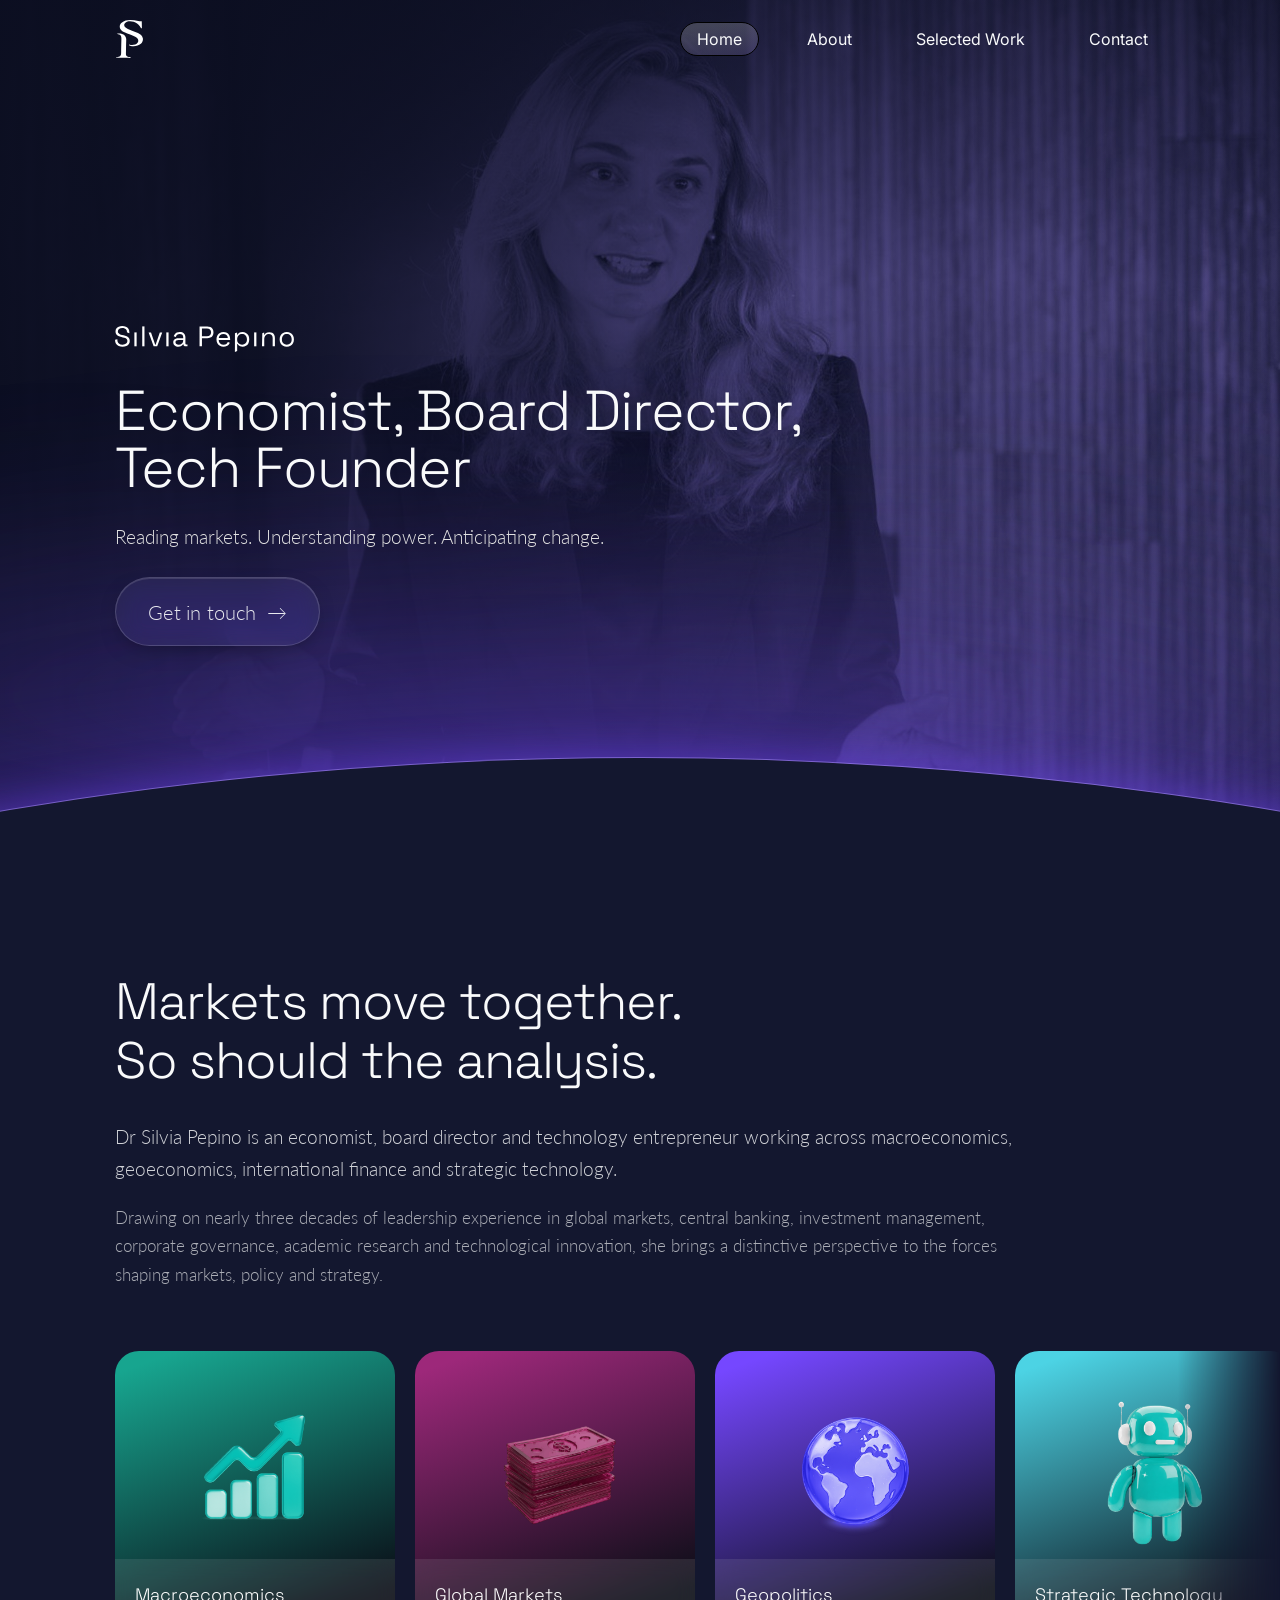
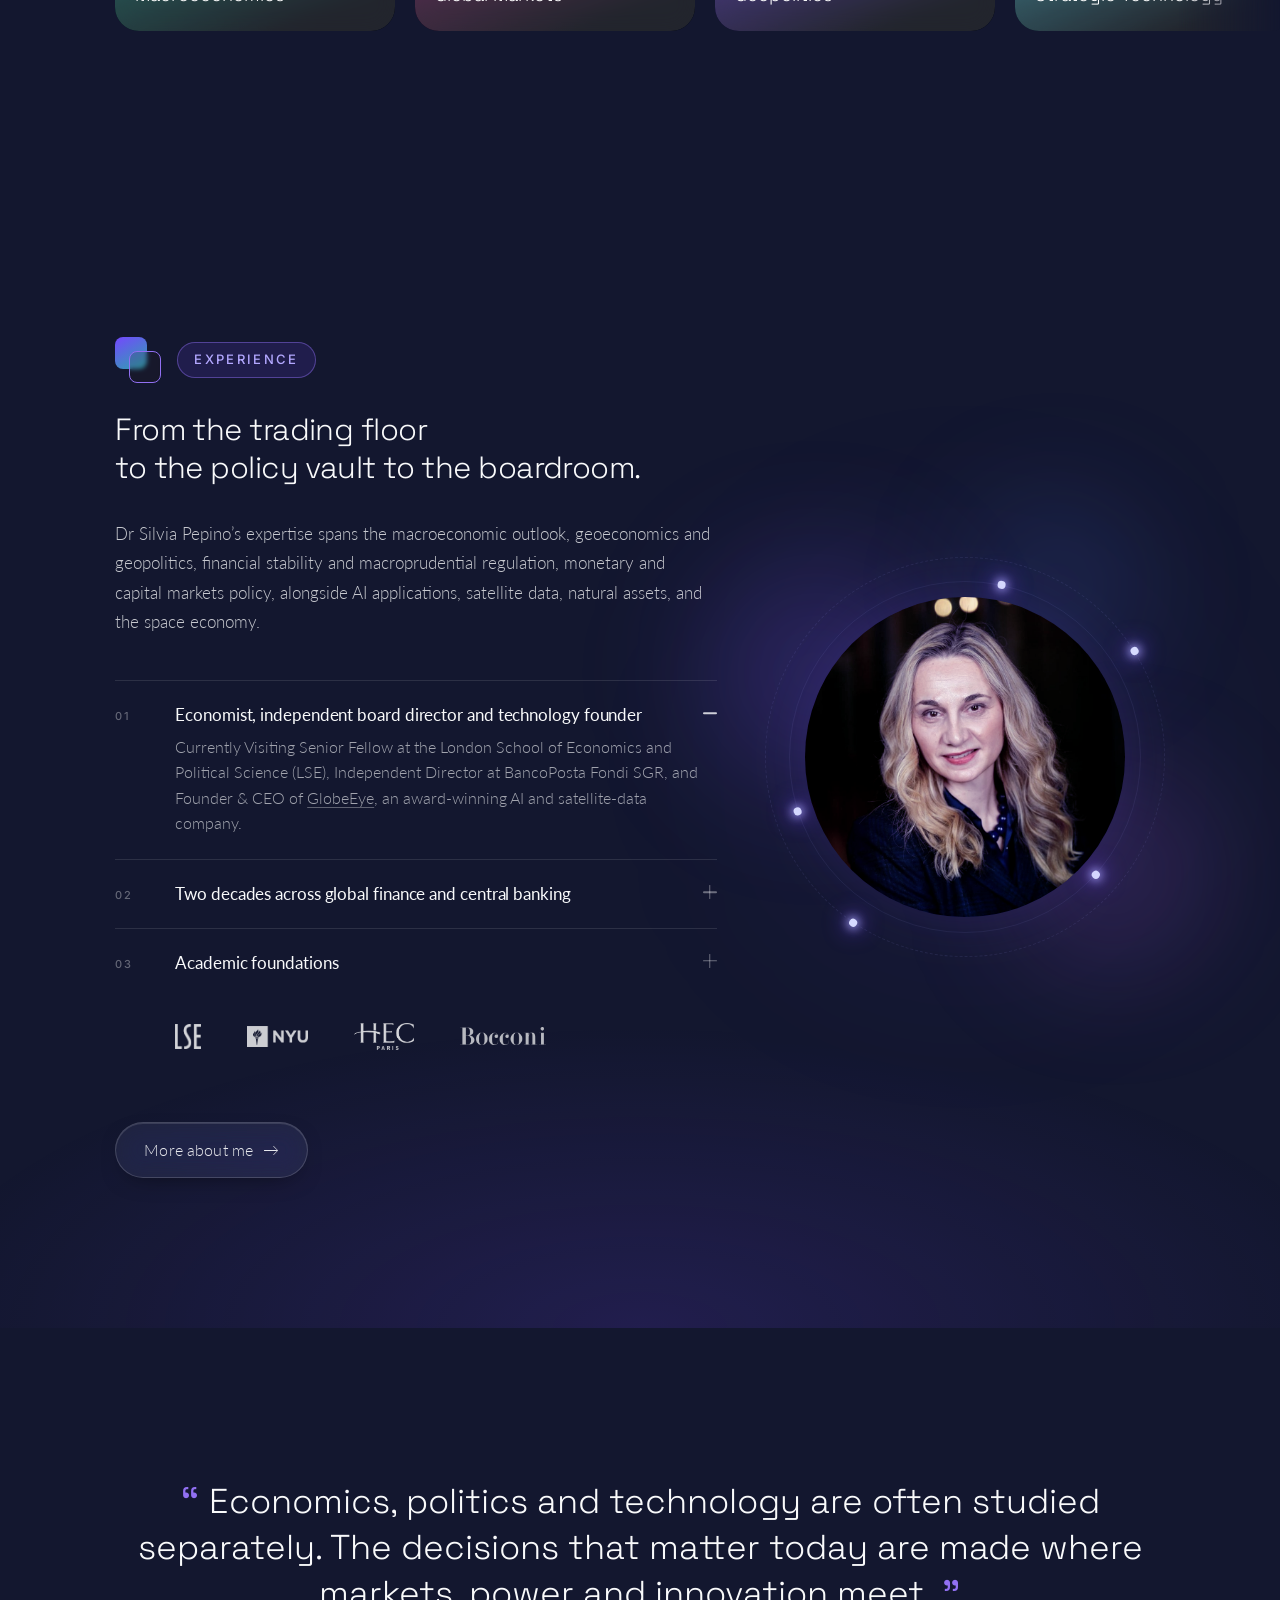
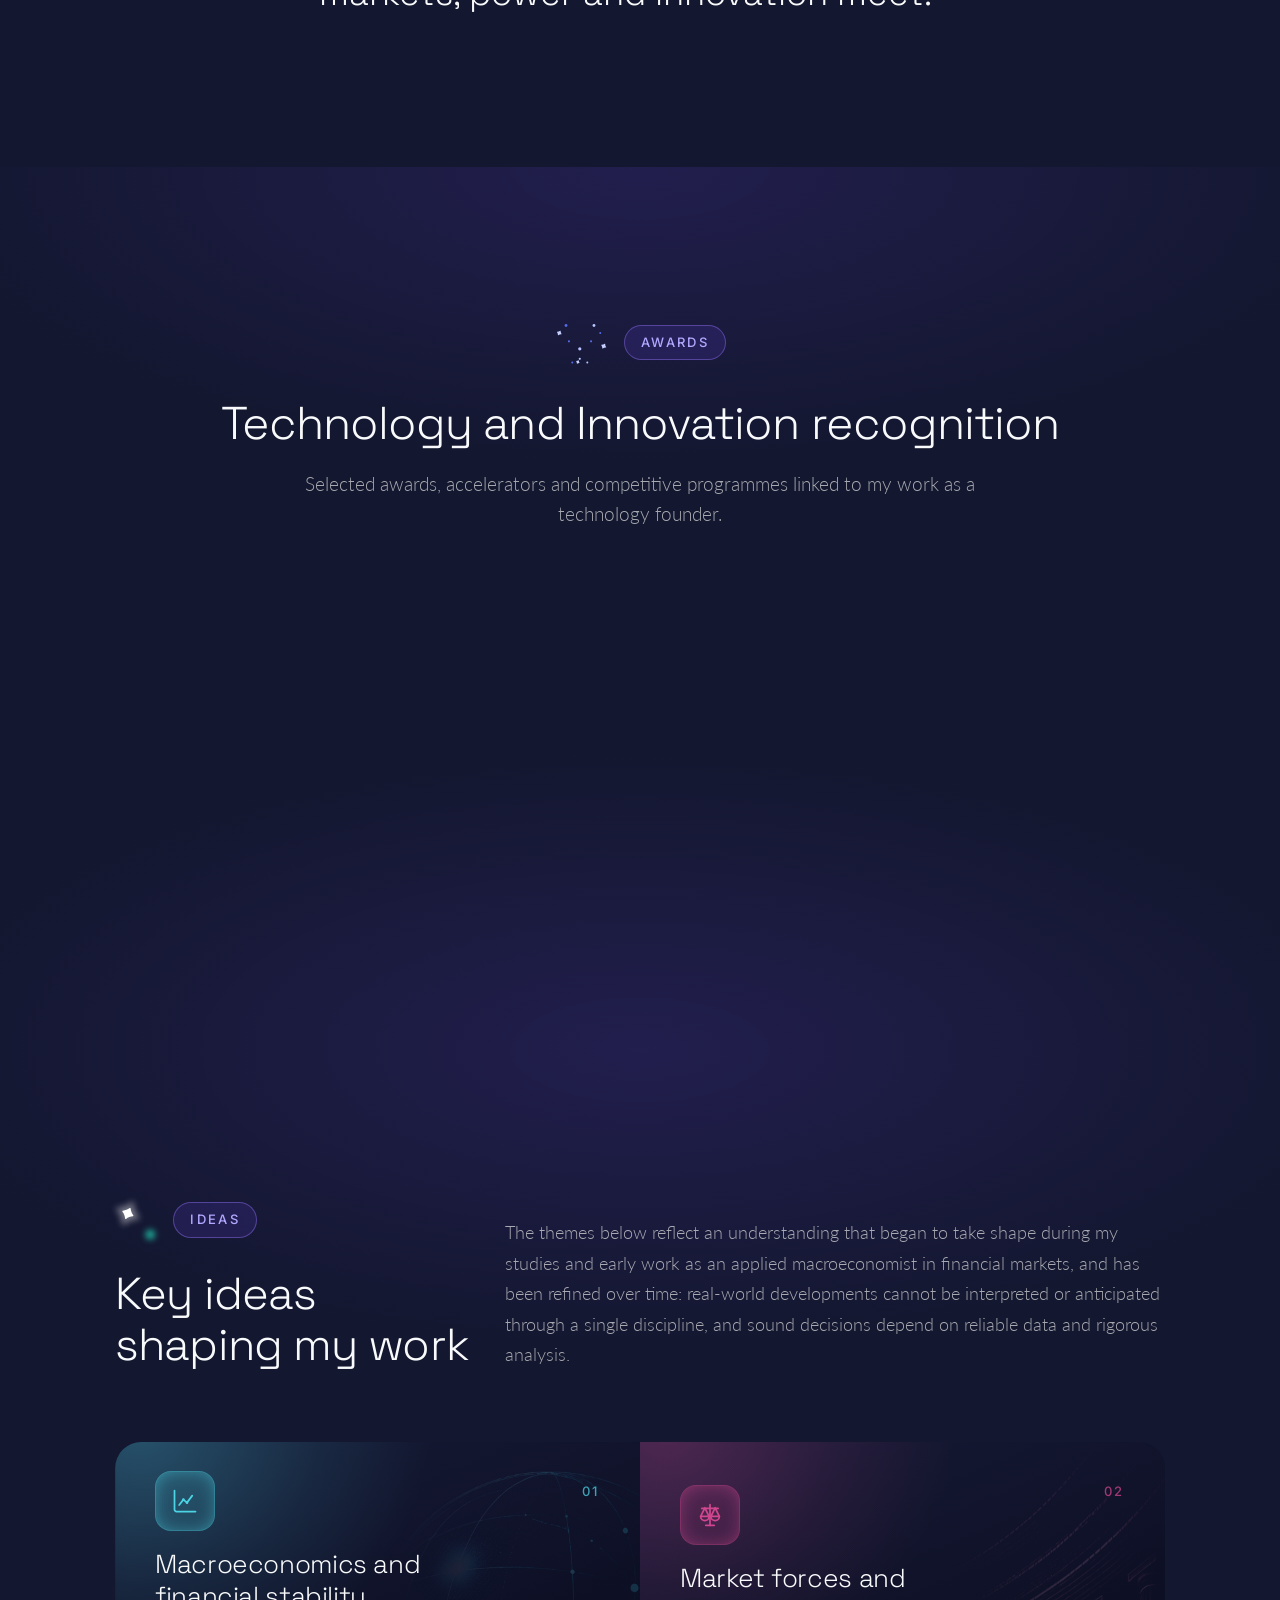
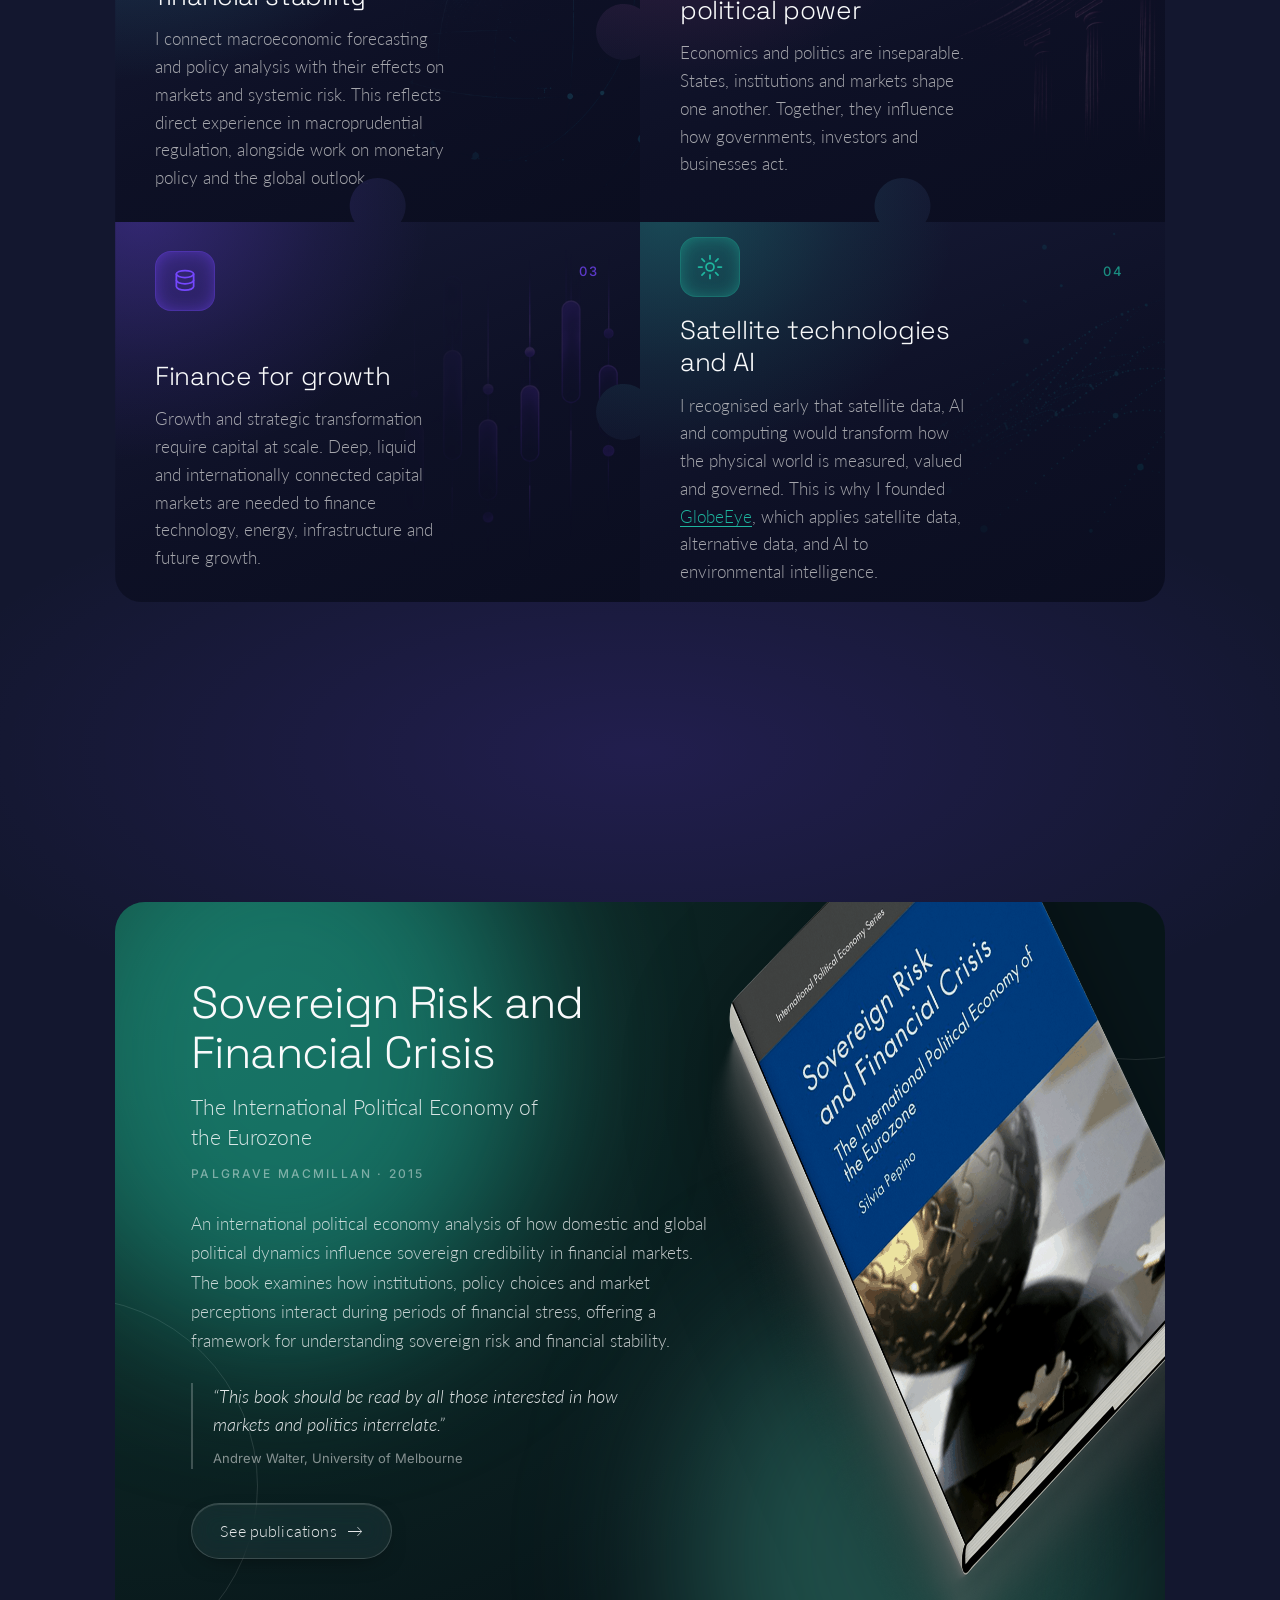
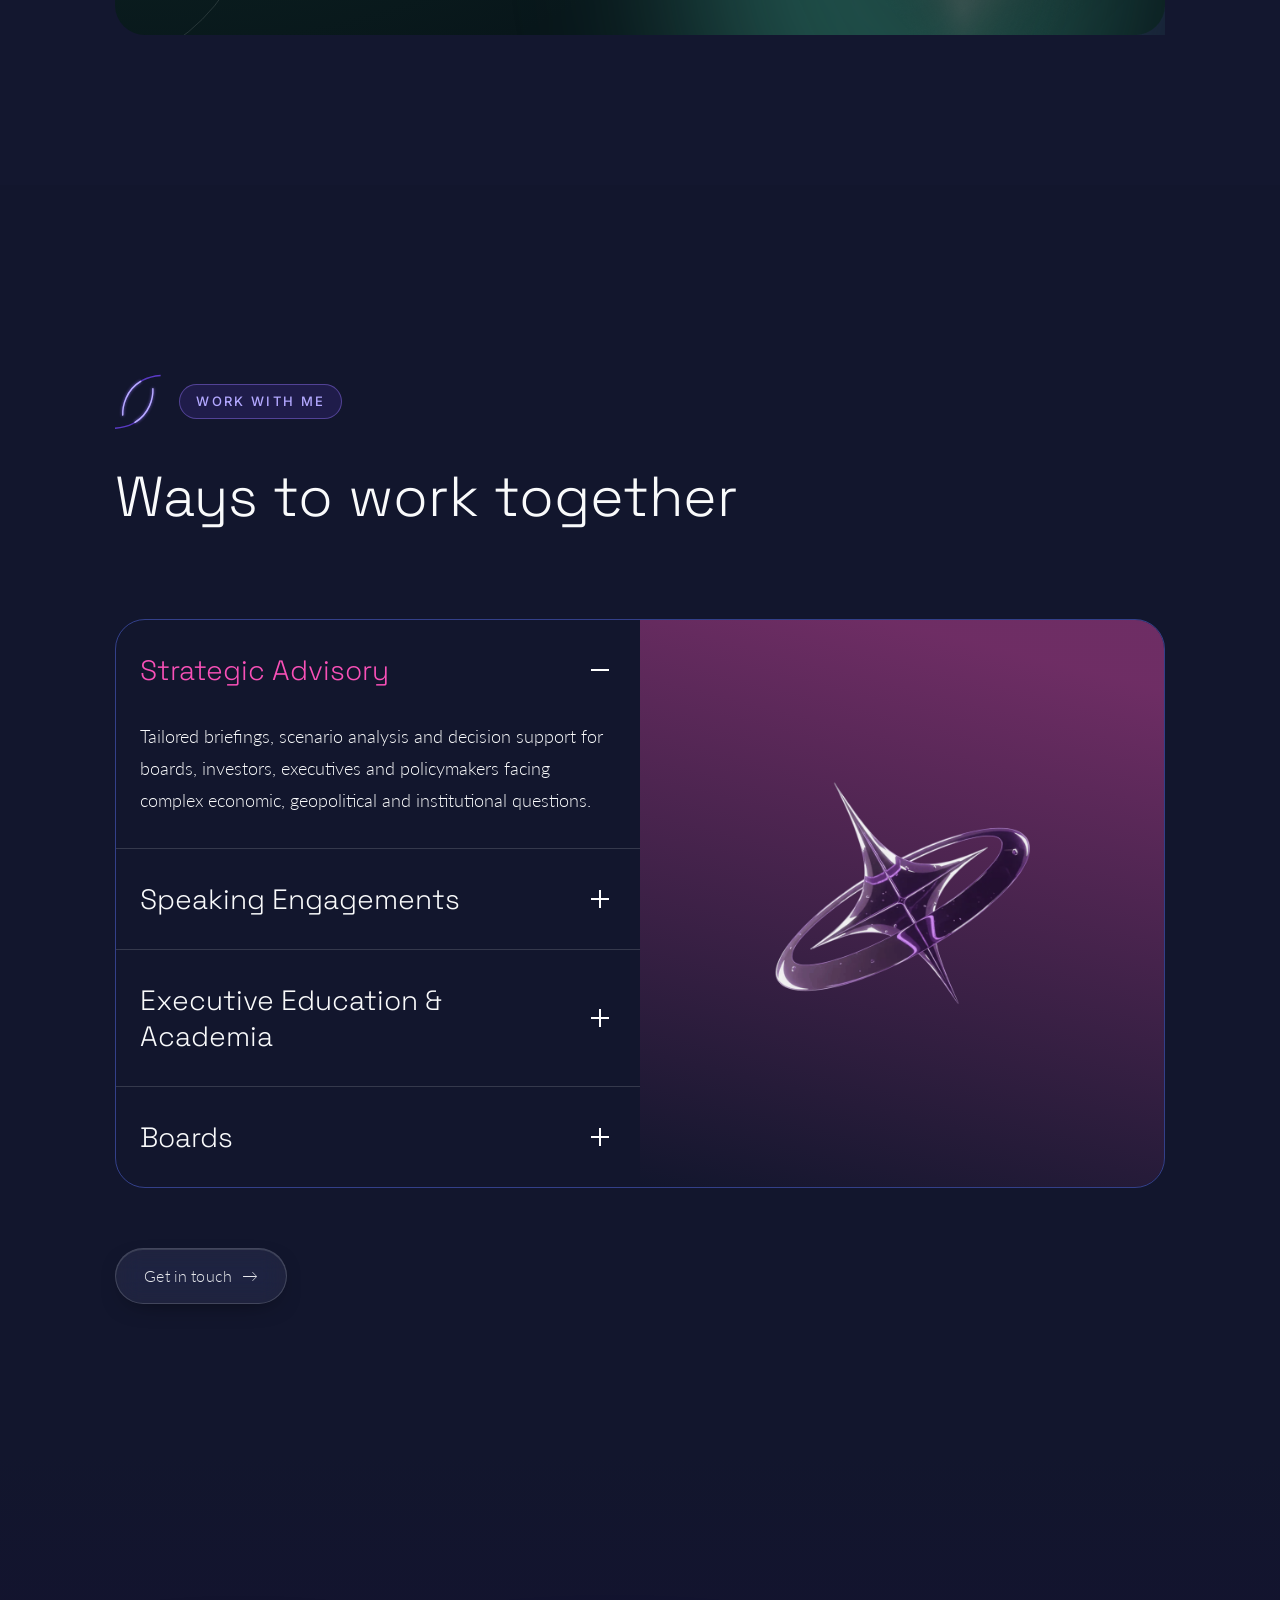
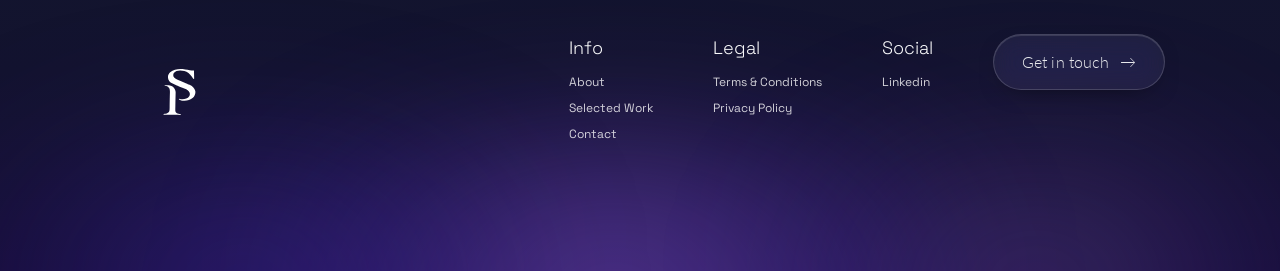
==== index.html @ 9ab130b8 "Add files via upload" ====
<!DOCTYPE html>
<html lang="en">
<head>
<meta charset="UTF-8" />
<meta name="viewport" content="width=device-width, initial-scale=1.0" />
<title>Dr Silvia Pepino | Economist, Board Director &amp; Tech Founder</title>
<meta name="description" content="Economist, independent board director and technology founder working across macroeconomics, geoeconomics, international finance and strategic technology." />
<link rel="canonical" href="https://silviapepino.com/" />

<!-- Link previews (WhatsApp, LinkedIn, iMessage, Slack, X) -->
<meta property="og:type" content="website" />
<meta property="og:site_name" content="Dr Silvia Pepino" />
<meta property="og:url" content="https://silviapepino.com/" />
<meta property="og:title" content="Dr Silvia Pepino &mdash; Economist, Board Director, Tech Founder" />
<meta property="og:description" content="Economist, independent board director and technology founder working across macroeconomics, geoeconomics, international finance and strategic technology." />
<meta property="og:locale" content="en_GB" />
<meta property="og:image" content="https://silviapepino.com/assets/images/og-cover.jpg" />
<meta property="og:image:secure_url" content="https://silviapepino.com/assets/images/og-cover.jpg" />
<meta property="og:image:type" content="image/jpeg" />
<meta property="og:image:width" content="1200" />
<meta property="og:image:height" content="630" />
<meta property="og:image:alt" content="Dr Silvia Pepino &mdash; Economist, Board Director, Tech Founder" />
<meta name="twitter:card" content="summary_large_image" />
<meta name="twitter:title" content="Dr Silvia Pepino &mdash; Economist, Board Director, Tech Founder" />
<meta name="twitter:description" content="Economist, independent board director and technology founder working across macroeconomics, geoeconomics, international finance and strategic technology." />
<meta name="twitter:image" content="https://silviapepino.com/assets/images/og-cover.jpg" />
<link rel="icon" href="/favicon.ico" sizes="32x32" />
<link rel="icon" href="/assets/favicon/favicon.svg" type="image/svg+xml" />
<link rel="apple-touch-icon" href="/assets/favicon/apple-touch-icon.png" />
<link rel="manifest" href="/site.webmanifest" />
<meta name="theme-color" content="#13172f" />
<meta name="author" content="Dr Silvia Pepino" />
<meta name="robots" content="index, follow, max-image-preview:large, max-snippet:-1" />
<link rel="preconnect" href="https://fonts.googleapis.com" />
<link rel="preconnect" href="https://fonts.gstatic.com" crossorigin />
<link href="https://fonts.googleapis.com/css2?family=Space+Grotesk:wght@300;400;500;600&family=Lato:ital,wght@0,300;0,400;0,700;1,400&family=Inter:wght@400;500&display=swap" rel="stylesheet" />
<link rel="stylesheet" href="css/styles.css" />
<!-- Structured data: tells Google who she is, what she works on
     and how the pages relate. Test with the Rich Results Test. -->
<script type="application/ld+json">
{
  "@context": "https://schema.org",
  "@graph": [
    {
      "@type": "WebSite",
      "@id": "https://silviapepino.com/#website",
      "url": "https://silviapepino.com/",
      "name": "Dr Silvia Pepino",
      "inLanguage": "en-GB",
      "publisher": {
        "@id": "https://silviapepino.com/#person"
      }
    },
    {
      "@type": "Person",
      "@id": "https://silviapepino.com/#person",
      "name": "Silvia Pepino",
      "givenName": "Silvia",
      "familyName": "Pepino",
      "honorificPrefix": "Dr",
      "jobTitle": [
        "Economist",
        "Independent Board Director",
        "Founder & CEO"
      ],
      "description": "Economist, independent board director and technology founder working across macroeconomics, geoeconomics, international finance and strategic technology.",
      "url": "https://silviapepino.com/",
      "image": "https://silviapepino.com/assets/images/silvia-about.jpg",
      "email": "mailto:info@silviapepino.com",
      "knowsLanguage": [
        "en",
        "it",
        "fr",
        "es"
      ],
      "knowsAbout": [
        "Macroeconomics",
        "Global markets",
        "Geopolitics",
        "Geoeconomics",
        "International political economy",
        "Sovereign risk",
        "Financial stability",
        "Macroprudential policy",
        "Monetary policy",
        "Capital markets",
        "Corporate governance",
        "Artificial intelligence",
        "Satellite data",
        "Earth observation",
        "Space economy",
        "Natural capital",
        "Carbon finance"
      ],
      "alumniOf": [
        {
          "@type": "CollegeOrUniversity",
          "name": "London School of Economics and Political Science",
          "sameAs": "https://www.lse.ac.uk/"
        },
        {
          "@type": "CollegeOrUniversity",
          "name": "NYU Stern School of Business",
          "sameAs": "https://www.stern.nyu.edu/"
        },
        {
          "@type": "CollegeOrUniversity",
          "name": "HEC Paris",
          "sameAs": "https://www.hec.edu/"
        },
        {
          "@type": "CollegeOrUniversity",
          "name": "Bocconi University",
          "sameAs": "https://www.unibocconi.it/"
        }
      ],
      "worksFor": {
        "@type": "Organization",
        "name": "GlobeEye",
        "url": "https://www.globeeye.eu/"
      },
      "affiliation": [
        {
          "@type": "Organization",
          "name": "London School of Economics and Political Science",
          "sameAs": "https://www.lse.ac.uk/"
        },
        {
          "@type": "Organization",
          "name": "BancoPosta Fondi SGR"
        }
      ],
      "sameAs": [
        "https://www.linkedin.com/in/silviapepino/",
        "https://www.lse.ac.uk/people/silvia-pepino",
        "https://www.globeeye.eu/"
      ]
    }
  ]
}
</script>
</head>
<body class="page-home">

<header class="nav">
  <div class="nav__inner">
    <a href="#top" class="nav__logo">
      <img fetchpriority="high" width="129" height="186" src="assets/logos/monogram.svg" alt="Silvia Pepino" />
    </a>
    <nav class="nav__links" id="navLinks">
      <a href="#top" class="active">Home</a>
      <a href="about.html">About</a>
      <a href="publications.html">Selected Work</a>
      <a href="contact.html">Contact</a>
    </nav>
    <button class="nav__toggle" id="navToggle" aria-label="Toggle menu" aria-expanded="false">
      <span></span><span></span><span></span>
    </button>
  </div>
</header>

<main id="top">

  <!-- Hero -->
  <section class="section hero hero--photobg">
    <canvas class="hero__stars star-field" id="heroStars" aria-hidden="true"></canvas>
    <div class="hero__photo" aria-hidden="true">
      <img fetchpriority="high" width="2000" height="1334" src="assets/images/hero-bg-podium.jpg" alt="" />
    </div>
    <span class="hero__aurora" aria-hidden="true"></span>
    <span class="hero__deco" aria-hidden="true"></span>
    <div class="hero__layout">
      <div class="hero__content reveal">
        <img fetchpriority="high" width="693" height="101" class="hero__wordmark" src="assets/logos/wordmark.svg" alt="Silvia Pepino" />
        <h1>Economist, Board Director,<br />Tech Founder</h1>
        <p>Reading markets. Understanding power. Anticipating change.</p>
        <a href="contact.html" class="btn btn-quiet">Get in touch <span aria-hidden="true">&rarr;</span></a>
      </div>
    </div>

  </section>

  <!-- Short intro -->
  <section class="section domains" id="about-intro">
    <div class="domains__intro reveal">
      <h2>Markets move together.<br />So should the analysis.</h2>
      <p class="domains__bio">Dr Silvia Pepino is an economist, board director and technology entrepreneur working across macroeconomics, geoeconomics, international finance and strategic technology.</p>
      <p class="domains__bio">Drawing on nearly three decades of leadership experience in global markets, central banking, investment management, corporate governance, academic research and technological innovation, she brings a distinctive perspective to the forces shaping markets, policy and strategy.</p>
    </div>
    <div class="domains__marquee">
      <div class="marquee-track" data-marquee data-speed="34">
        <article class="domain-card" style="--tint: #17a58f;">
          <img loading="lazy" decoding="async" width="560" height="560" class="domain-card__img" src="assets/images/topic-macro.png" alt="" />
          <div class="domain-card__label">Macroeconomics</div>
        </article>
        <article class="domain-card" style="--tint: #9d287a;">
          <img loading="lazy" decoding="async" width="560" height="560" class="domain-card__img" src="assets/images/topic-finance.png" alt="" />
          <div class="domain-card__label">Global Markets</div>
        </article>
        <article class="domain-card" style="--tint: #7547ff;">
          <img loading="lazy" decoding="async" width="560" height="560" class="domain-card__img" src="assets/images/topic-geo.png" alt="" />
          <div class="domain-card__label">Geopolitics</div>
        </article>
        <article class="domain-card" style="--tint: #4cd3e4;">
          <img loading="lazy" decoding="async" width="560" height="560" class="domain-card__img" src="assets/images/topic-tech.png" alt="" />
          <div class="domain-card__label">Strategic Technology</div>
        </article>
        <article class="domain-card" style="--tint: #3b5bdb;">
          <img loading="lazy" decoding="async" width="560" height="560" class="domain-card__img" src="assets/images/topic-space.png" alt="" />
          <div class="domain-card__label">Space Economy</div>
        </article>
        <article class="domain-card" style="--tint: #8d77cc;">
          <img loading="lazy" decoding="async" width="560" height="560" class="domain-card__img" src="assets/images/topic-policy.png" alt="" />
          <div class="domain-card__label">Capital Markets &amp; Banking Regulation</div>
        </article>
        <article class="domain-card" style="--tint: #4a7dff;">
          <img loading="lazy" decoding="async" width="560" height="560" class="domain-card__img" src="assets/images/topic-governance.png" alt="" />
          <div class="domain-card__label">Boards</div>
        </article>
        <article class="domain-card" style="--tint: #1eb59e;">
          <img loading="lazy" decoding="async" width="560" height="560" class="domain-card__img" src="assets/images/topic-sustainability.png" alt="" />
          <div class="domain-card__label">Sustainability &amp; Climate</div>
        </article>
      </div>
    </div>
  </section>

  <!-- Domains/decisions graph — PARKED. Remove "is-parked" to bring it back. -->
  <section class="section graph is-parked" id="domains-graph">
    <div class="graph__intro">
      <h2>Four domains.<br />Six decisions.<br /><span>Sharper judgement.</span></h2>
      <p class="graph__lede">Where macroeconomics, geopolitics, finance and technology interact to shape better decisions.</p>
    </div>

    <div class="graph__canvas" id="graphCanvas">
      <svg class="graph__wires" id="graphWires" aria-hidden="true" focusable="false"></svg>

      <p class="graph__group">The four domains</p>

      <div class="graph__row graph__row--domains" id="graphDomains">
        <article class="node-card" style="--accent: #17a58f;">
          <img loading="lazy" decoding="async" width="560" height="560" class="node-card__img" src="assets/images/topic-macro.png" alt="" />
          <div class="node-card__label">Macroeconomics</div>
          <span class="node-card__bar"></span>
        </article>
        <article class="node-card" style="--accent: #7547ff;">
          <img loading="lazy" decoding="async" width="560" height="560" class="node-card__img" src="assets/images/topic-geo.png" alt="" />
          <div class="node-card__label">Geopolitics</div>
          <span class="node-card__bar"></span>
        </article>
        <article class="node-card" style="--accent: #d0468f;">
          <img loading="lazy" decoding="async" width="560" height="560" class="node-card__img" src="assets/images/topic-finance.png" alt="" />
          <div class="node-card__label">Finance</div>
          <span class="node-card__bar"></span>
        </article>
        <article class="node-card" style="--accent: #4cd3e4;">
          <img loading="lazy" decoding="async" width="560" height="560" class="node-card__img" src="assets/images/topic-tech.png" alt="" />
          <div class="node-card__label">Technology</div>
          <span class="node-card__bar"></span>
        </article>
      </div>

      <!-- Spacer the wires route through; measured by the graph script -->
      <div class="graph__gap" id="graphLabel">
        <p class="graph__group graph__group--mid">The decisions they shape</p>
      </div>

      <div class="graph__row graph__row--activities" id="graphActivities">
        <article class="activity-card" style="--accent: #4a7dff;">
          <span class="activity-card__icon">
            <svg viewBox="0 0 24 24" fill="none" stroke="currentColor" stroke-width="1.6" stroke-linecap="round" stroke-linejoin="round" aria-hidden="true">
              <circle cx="11" cy="13" r="7" /><circle cx="11" cy="13" r="3" />
              <path d="M16 8l3-3M19 5V2m0 3h3" />
            </svg>
          </span>
          <h3>Strategy</h3>
          <p>Direction &amp; Planning</p>
        </article>
        <article class="activity-card" style="--accent: #4fd07a;">
          <span class="activity-card__icon">
            <svg viewBox="0 0 24 24" fill="none" stroke="currentColor" stroke-width="1.6" stroke-linecap="round" stroke-linejoin="round" aria-hidden="true">
              <circle cx="12" cy="12" r="3.2" />
              <path d="M12 2.5v2.6M12 18.9v2.6M21.5 12h-2.6M5.1 12H2.5M18.7 5.3l-1.8 1.8M7.1 16.9l-1.8 1.8M18.7 18.7l-1.8-1.8M7.1 7.1L5.3 5.3" />
            </svg>
          </span>
          <h3>Capital allocation</h3>
          <p>Resource Deployment</p>
        </article>
        <article class="activity-card" style="--accent: #9170f2;">
          <span class="activity-card__icon">
            <svg viewBox="0 0 24 24" fill="none" stroke="currentColor" stroke-width="1.6" stroke-linecap="round" stroke-linejoin="round" aria-hidden="true">
              <path d="M12 2.6l7.2 3v6.1c0 4.3-3 8-7.2 9.7-4.2-1.7-7.2-5.4-7.2-9.7V5.6z" />
              <path d="M8.8 12l2.3 2.3 4.1-4.4" />
            </svg>
          </span>
          <h3>Risk</h3>
          <p>Identify &amp; Mitigate</p>
        </article>
        <article class="activity-card" style="--accent: #4a7dff;">
          <span class="activity-card__icon">
            <svg viewBox="0 0 24 24" fill="none" stroke="currentColor" stroke-width="1.6" stroke-linecap="round" stroke-linejoin="round" aria-hidden="true">
              <path d="M3 9.4L12 4l9 5.4M4.8 9.4v8.4M9.6 9.4v8.4M14.4 9.4v8.4M19.2 9.4v8.4M2.6 20.6h18.8" />
            </svg>
          </span>
          <h3>Governance</h3>
          <p>Oversight &amp; Accountability</p>
        </article>
        <article class="activity-card" style="--accent: #4cd3e4;">
          <span class="activity-card__icon">
            <svg viewBox="0 0 24 24" fill="none" stroke="currentColor" stroke-width="1.6" stroke-linecap="round" stroke-linejoin="round" aria-hidden="true">
              <path d="M14 2.6H6.8a1.8 1.8 0 0 0-1.8 1.8v15.2a1.8 1.8 0 0 0 1.8 1.8h10.4a1.8 1.8 0 0 0 1.8-1.8V7.6z" />
              <path d="M14 2.6v5h5M8.6 13h6.8M8.6 17h4.6" />
            </svg>
          </span>
          <h3>Policy</h3>
          <p>Rules &amp; Frameworks</p>
        </article>
        <article class="activity-card" style="--accent: #1eb59e;">
          <span class="activity-card__icon">
            <svg viewBox="0 0 24 24" fill="none" stroke="currentColor" stroke-width="1.6" stroke-linecap="round" stroke-linejoin="round" aria-hidden="true">
              <path d="M20.4 3.6c0 8.4-3.9 12.6-9.4 12.6a5.6 5.6 0 0 1-5.6-5.6c0-5.2 4.6-7 15-7z" />
              <path d="M4.2 20.4c1.4-4.8 4.6-8.4 9.6-10.8" />
            </svg>
          </span>
          <h3>Sustainability</h3>
          <p>Impact &amp; Transition</p>
        </article>
      </div>
    </div>

    <div class="graph__note reveal">
      <span class="graph__note-icon" aria-hidden="true">
        <svg viewBox="0 0 24 24" fill="currentColor" focusable="false">
          <path d="M12 1.6c.7 5.6 4.8 9.7 10.4 10.4-5.6.7-9.7 4.8-10.4 10.4-.7-5.6-4.8-9.7-10.4-10.4C7.2 11.3 11.3 7.2 12 1.6z" />
          <path d="M18.9 1.4c.26 2.05 1.75 3.54 3.8 3.8-2.05.26-3.54 1.75-3.8 3.8-.26-2.05-1.75-3.54-3.8-3.8 2.05-.26 3.54-1.75 3.8-3.8z" opacity=".75" />
        </svg>
      </span>
      <div class="graph__note-body">
        <p>The global environment is being reshaped by geopolitical fragmentation, geoeconomic competition, rapid technological change and the growing strategic role of finance. Geopolitics is redirecting trade, supply chains and investment. Strategic technologies are redefining economic power and competitive advantage. Capital conditions set the room for manoeuvre available to governments, companies and investors.</p>
        <p>Decisions on strategy, capital allocation, risk, governance and policy now depend on several of these systems at once. Understanding this environment requires both deep expertise in each field and frameworks capable of connecting them.</p>
        <p>Drawing on nearly three decades of analysis and decision-making in global markets, including as a chief economist, as well as in central banking, research and innovation, technology entrepreneurship and board governance, I help investors, executives and policymakers see the connections that matter, assess their implications and choose the way forward.</p>
      </div>
    </div>
  </section>

  <!-- About Silvia -->
  <section class="section about" id="about">
    <div class="reveal">
      <div class="about__eyebrow">
        <span class="eyebrow-icon eyebrow-icon--lg eyebrow-icon--spin" aria-hidden="true"></span>
        <span class="tag">Experience</span>
      </div>
      <h2 class="about__title">From the trading floor<br />to the policy vault to the boardroom.</h2>

      <div class="about__lede">
        <p>Dr Silvia Pepino&rsquo;s expertise spans the macroeconomic outlook, geoeconomics and geopolitics, financial stability and macroprudential regulation, monetary and capital markets policy, alongside AI applications, satellite data, natural assets, and the space economy.</p>
      </div>

      <ol class="creds">
        <li class="cred is-open">
          <span class="cred__num" aria-hidden="true">01</span>
          <div class="cred__text">
            <h3 class="cred__title">
              <button type="button" class="cred__toggle" aria-expanded="true" aria-controls="cred-panel-1">
                Economist, independent board director and technology founder
                <span class="cred__sign" aria-hidden="true"></span>
              </button>
            </h3>
            <div class="cred__panel" id="cred-panel-1">
              <div class="cred__panel-inner">
                <p>Currently Visiting Senior Fellow at the London School of Economics and Political Science (LSE), Independent Director at BancoPosta Fondi SGR, and Founder &amp; CEO of <a href="#">GlobeEye</a>, an award-winning AI and satellite-data company.</p>
              </div>
            </div>
          </div>
        </li>
        <li class="cred">
          <span class="cred__num" aria-hidden="true">02</span>
          <div class="cred__text">
            <h3 class="cred__title">
              <button type="button" class="cred__toggle" aria-expanded="false" aria-controls="cred-panel-2">
                Two decades across global finance and central banking
                <span class="cred__sign" aria-hidden="true"></span>
              </button>
            </h3>
            <div class="cred__panel" id="cred-panel-2">
              <div class="cred__panel-inner">
                <p>Including senior roles at J.P. Morgan, Brevan Howard and the Bank of England, and experience as a Chief Economist.</p>
              </div>
            </div>
          </div>
        </li>
        <li class="cred">
          <span class="cred__num" aria-hidden="true">03</span>
          <div class="cred__text">
            <h3 class="cred__title">
              <button type="button" class="cred__toggle" aria-expanded="false" aria-controls="cred-panel-3">
                Academic foundations
                <span class="cred__sign" aria-hidden="true"></span>
              </button>
            </h3>
            <div class="cred__panel" id="cred-panel-3">
              <div class="cred__panel-inner">
                <p>PhD in International Political Economy, LSE; TRIUM Global Executive MBA (NYU Stern, HEC Paris, LSE); BSc/MSc in Economics, Bocconi. Author of <cite>Sovereign Risk and Financial Crisis</cite> (Palgrave Macmillan).</p>
              </div>
            </div>
          </div>
        </li>
      </ol>

      <!-- Academic band. Each logo is white-on-transparent; the per-item
           height below is tuned so all four carry the same optical weight
           rather than the same raw height. -->
      <ul class="unis" aria-label="Academic affiliations">
        <li class="uni">
          <img loading="lazy" decoding="async" width="225" height="222" src="assets/logos/uni-lse.png" alt="London School of Economics" style="--uni-h: 25px" />
        </li>
        <li class="uni">
          <img loading="lazy" decoding="async" width="640" height="218" src="assets/logos/uni-nyu.png" alt="NYU Stern" style="--uni-h: 21px" />
        </li>
        <li class="uni">
          <img loading="lazy" decoding="async" width="353" height="158" src="assets/logos/uni-hec.png" alt="HEC Paris" style="--uni-h: 27px" />
        </li>
        <li class="uni">
          <img loading="lazy" decoding="async" width="540" height="113" src="assets/logos/uni-bocconi.png" alt="Bocconi University" style="--uni-h: 18px" />
        </li>
      </ul>

      <a href="about.html" class="btn btn-quiet">More about me <span aria-hidden="true">&rarr;</span></a>
    </div>
    <div class="about__visual">
      <div class="orbits">
        <span class="orbit-haze orbit-haze--1" aria-hidden="true"></span>
        <span class="orbit-haze orbit-haze--2" aria-hidden="true"></span>
        <span class="orbit-haze orbit-haze--3" aria-hidden="true"></span>

        <span class="orbit orbit--inner" aria-hidden="true"></span>
        <span class="orbit orbit--outer" aria-hidden="true"></span>

        <div class="orbit-track orbit-track--inner" aria-hidden="true">
          <span class="orbit-light" style="--a: 12deg; --delay: 0s"></span>
          <span class="orbit-light" style="--a: 132deg; --delay: 1.4s"></span>
          <span class="orbit-light" style="--a: 252deg; --delay: 2.6s"></span>
        </div>

        <div class="orbit-track orbit-track--outer" aria-hidden="true">
          <span class="orbit-light" style="--a: 58deg; --delay: 0.7s"></span>
          <span class="orbit-light" style="--a: 214deg; --delay: 2.1s"></span>
        </div>

        <img loading="lazy" decoding="async" width="900" height="900" class="orbit-portrait" src="assets/images/silvia-portrait-2.jpg" alt="Portrait of Dr Silvia Pepino" />
      </div>
    </div>
  </section>

  <!-- Plato quote -->
  <!-- Star field removed so the line sits on the plain page background and
       reads as part of the flow rather than as its own band. The shooting
       stars stay: they cross the section without filling it. -->
  <section class="section quote quote--plato">
    <span class="shooting-star" aria-hidden="true"></span>
    <span class="shooting-star shooting-star--faint" aria-hidden="true"></span>
    <figure class="reveal">
      <blockquote>
        <span aria-hidden="true">&ldquo;</span>Economics, politics and technology are often studied separately. The decisions that matter today are made where markets, power and innovation meet.<span aria-hidden="true">&rdquo;</span>
      </blockquote>
    </figure>
  </section>

  <!-- Awards -->
  <section class="section awards" id="publications">
    <span class="section-glow" aria-hidden="true"></span>
    <div class="awards__head reveal">
      <div class="section-eyebrow">
        <svg class="constellation" viewBox="0 0 163 160" aria-hidden="true" focusable="false">
          <!-- Trophy drawn as constellation lines -->
          <g class="constellation__lines">
            <path d="M48 38 L115 38 L108 76 L81 94 L55 76 Z" />
            <path d="M48 46 L33 56 L40 74 L56 78" />
            <path d="M115 46 L130 56 L123 74 L107 78" />
            <path d="M81 94 L81 118" />
            <path d="M81 118 L70 127 M81 118 L92 127 M63 127 L99 127" />
          </g>

          <g class="constellation__dots">
            <circle cx="48" cy="38" r="3.4" /><circle cx="115" cy="38" r="3.4" />
            <circle cx="108" cy="76" r="2.6" /><circle cx="81" cy="94" r="3.8" />
            <circle cx="55" cy="76" r="2.6" /><circle cx="33" cy="56" r="2.4" />
            <circle cx="130" cy="56" r="2.4" /><circle cx="81" cy="118" r="2.6" />
            <circle cx="63" cy="127" r="2.4" /><circle cx="99" cy="127" r="2.4" />
          </g>

          <!-- Sparkles carried over from the source artwork -->
          <g class="constellation__sparks">
            <path d="M140.791 81.7738C141.222 81.467 141.82 81.7767 141.818 82.3062C141.809 85.0427 142.656 87.7134 144.242 89.9437C144.549 90.3752 144.239 90.9729 143.71 90.971C140.973 90.9615 138.303 91.8091 136.072 93.3948C135.641 93.7016 135.043 93.3919 135.045 92.8624C135.054 90.126 134.207 87.4552 132.621 85.225C132.314 84.7935 132.624 84.1958 133.153 84.1976C135.89 84.2071 138.561 83.3595 140.791 81.7738Z" />
            <path d="M34.0618 50.5293C34.4677 50.2407 35.03 50.532 35.0283 51.0301C35.0193 53.6043 35.8167 56.1167 37.3084 58.2148C37.597 58.6207 37.3056 59.1829 36.8076 59.1812C34.2333 59.1723 31.7209 59.9696 29.6229 61.4613C29.217 61.7499 28.6547 61.4585 28.6564 60.9605C28.6654 58.3863 27.868 55.8738 26.3763 53.7758C26.0877 53.3699 26.3791 52.8076 26.8771 52.8094C29.4514 52.8183 31.9638 52.021 34.0618 50.5293Z" />
            <path d="M77.9657 121.491C78.263 121.279 78.6747 121.493 78.6735 121.857C78.6669 123.743 79.2508 125.582 80.3432 127.119C80.5546 127.416 80.3412 127.828 79.9765 127.827C78.0913 127.82 76.2514 128.404 74.715 129.496C74.4178 129.708 74.006 129.494 74.0073 129.13C74.0138 127.244 73.4299 125.405 72.3375 123.868C72.1262 123.571 72.3395 123.159 72.7043 123.16C74.5894 123.167 76.4293 122.583 77.9657 121.491Z" />
          </g>
        </svg>
        <span class="tag">Awards</span>
      </div>
      <h2 class="awards__title">Technology and Innovation recognition</h2>
      <p class="awards__lede">Selected awards, accelerators and competitive programmes linked to my work as a technology founder.</p>
    </div>

    <div class="awards__marquee">
      <div class="awards__track" id="awardsTrack">
      <article class="award-card" style="--accent: #f850b7; --logo-scale: 0.91;">
        <span class="award-card__mark award-card__mark--logo">
          <img loading="lazy" decoding="async" width="156" height="62" src="assets/images/logo-womentecheu.png" alt="Women TechEU" />
        </span>
        <div class="award-card__body">
          <h3>Women TechEU</h3>
          <p>European deep-tech programme</p>
        </div>
      </article>

      <article class="award-card" style="--accent: #9170f2; --logo-scale: 1.0;">
        <span class="award-card__mark award-card__mark--logo">
          <img loading="lazy" decoding="async" width="196" height="37" src="assets/images/logo-inspiring-fifty.png" alt="Inspiring Fifty" />
        </span>
        <div class="award-card__body">
          <h3>Inspiring Fifty</h3>
          <p>Technology Leadership, Italy</p>
        </div>
      </article>

      <article class="award-card" style="--accent: #4cd3e4; --logo-scale: 0.87;">
        <span class="award-card__mark award-card__mark--logo">
          <img loading="lazy" decoding="async" width="560" height="203" src="assets/images/logo-esa.png" alt="European Space Agency" />
        </span>
        <div class="award-card__body">
          <h3>European Space Agency</h3>
          <p>Space innovation and business applications</p>
        </div>
      </article>

      <article class="award-card" style="--accent: #5c8dff; --logo-scale: 1.13;">
        <span class="award-card__mark award-card__mark--logo">
          <img loading="lazy" decoding="async" width="560" height="338" src="assets/images/logo-horizon-europe.png" alt="Horizon Europe" />
        </span>
        <div class="award-card__body">
          <h3>Horizon Europe</h3>
          <p>European research and innovation</p>
        </div>
      </article>

      <article class="award-card" style="--accent: #7547ff; --logo-scale: 0.9;">
        <span class="award-card__mark award-card__mark--logo">
          <img loading="lazy" decoding="async" width="560" height="172" src="assets/images/logo-cassini.png" alt="CASSINI EU" />
        </span>
        <div class="award-card__body">
          <h3>CASSINI EU</h3>
          <p>Space business accelerator</p>
        </div>
      </article>

      <article class="award-card" style="--accent: #1eb59e; --logo-scale: 1.0;">
        <span class="award-card__mark award-card__mark--logo">
          <img loading="lazy" decoding="async" width="560" height="269" src="assets/images/logo-fit4start.png" alt="FIT 4 START" />
        </span>
        <div class="award-card__body">
          <h3>FIT 4 START</h3>
          <p>International start-up accelerator</p>
        </div>
      </article>

      <article class="award-card" style="--accent: #4fd07a; --logo-scale: 0.91;">
        <span class="award-card__mark award-card__mark--logo">
          <img loading="lazy" decoding="async" width="560" height="220" src="assets/images/logo-standard-chartered.png" alt="Standard Chartered" />
        </span>
        <div class="award-card__body">
          <h3>Standard Chartered</h3>
          <p>International tech entrepreneurship</p>
        </div>
      </article>
      </div>
    </div>
  </section>

  <!-- Key ideas -->
  <section class="section ideas" id="ideas">
    <span class="section-glow" aria-hidden="true"></span>

    <div class="ideas__head reveal">
      <div>
        <div class="section-eyebrow">
          <img loading="lazy" decoding="async" width="87" height="85" class="eyebrow-glyph" src="assets/icons/halo-glow.svg" alt="" aria-hidden="true" />
          <span class="tag">Ideas</span>
        </div>
        <h2 class="ideas__title">Key ideas<br />shaping my work</h2>
      </div>
      <p class="ideas__lede">The themes below reflect an understanding that began to take shape during my studies and early work as an applied macroeconomist in financial markets, and has been refined over time: real-world developments cannot be interpreted or anticipated through a single discipline, and sound decisions depend on reliable data and rigorous analysis.</p>
    </div>

    <div class="ideas__grid reveal">

      <article class="idea-card" style="--accent: #4cd3e4;">
        <img width="640" height="565" class="idea-card__art" src="assets/images/idea-01-macro.png" alt="" aria-hidden="true" loading="lazy" />
        <div class="idea-card__top">
          <span class="idea-card__icon">
            <svg viewBox="0 0 24 24" fill="none" stroke="currentColor" stroke-width="1.5" stroke-linecap="round" stroke-linejoin="round" aria-hidden="true">
              <path d="M3 3v16.2a1.8 1.8 0 0 0 1.8 1.8H21" />
              <path d="M7 15.4l3.6-4.6 3.1 2.6 4.5-6" />
              <circle cx="10.6" cy="10.8" r="1.1" fill="currentColor" stroke="none" />
              <circle cx="13.7" cy="13.4" r="1.1" fill="currentColor" stroke="none" />
            </svg>
          </span>
          <span class="idea-card__num">01</span>
        </div>
        <h3>Macroeconomics and financial stability</h3>
        <p>I connect macroeconomic forecasting and policy analysis with their effects on markets and systemic risk. This reflects direct experience in macroprudential regulation, alongside work on monetary policy and the global outlook.</p>
      </article>

      <article class="idea-card" style="--accent: #d0468f;">
        <img width="640" height="511" class="idea-card__art" src="assets/images/idea-02-power.png" alt="" aria-hidden="true" loading="lazy" />
        <div class="idea-card__top">
          <span class="idea-card__icon">
            <svg viewBox="0 0 24 24" fill="none" stroke="currentColor" stroke-width="1.5" stroke-linecap="round" stroke-linejoin="round" aria-hidden="true">
              <path d="M12 3.2v17.6M5 6.4h14M7.6 5.8L4 13.2h7.2z" />
              <path d="M16.4 5.8L12.8 13.2H20z" />
              <path d="M4 13.2a3.6 3.6 0 0 0 7.2 0M12.8 13.2a3.6 3.6 0 0 0 7.2 0M8.4 20.8h7.2" />
            </svg>
          </span>
          <span class="idea-card__num">02</span>
        </div>
        <h3>Market forces and political power</h3>
        <p>Economics and politics are inseparable. States, institutions and markets shape one another. Together, they influence how governments, investors and businesses act.</p>
      </article>

      <article class="idea-card" style="--accent: #7547ff;">
        <img width="640" height="467" class="idea-card__art" src="assets/images/idea-03-finance.png" alt="" aria-hidden="true" loading="lazy" />
        <div class="idea-card__top">
          <span class="idea-card__icon">
            <svg viewBox="0 0 24 24" fill="none" stroke="currentColor" stroke-width="1.5" stroke-linecap="round" stroke-linejoin="round" aria-hidden="true">
              <ellipse cx="12" cy="6" rx="7.4" ry="3" />
              <path d="M4.6 6v5.4c0 1.66 3.31 3 7.4 3s7.4-1.34 7.4-3V6" />
              <path d="M4.6 11.4v5.4c0 1.66 3.31 3 7.4 3s7.4-1.34 7.4-3v-5.4" />
            </svg>
          </span>
          <span class="idea-card__num">03</span>
        </div>
        <h3>Finance for growth</h3>
        <p>Growth and strategic transformation require capital at scale. Deep, liquid and internationally connected capital markets are needed to finance technology, energy, infrastructure and future growth.</p>
      </article>

      <article class="idea-card" style="--accent: #1eb59e;">
        <img width="640" height="512" class="idea-card__art" src="assets/images/idea-04-satellite.png" alt="" aria-hidden="true" loading="lazy" />
        <div class="idea-card__top">
          <span class="idea-card__icon">
            <svg viewBox="0 0 24 24" fill="none" stroke="currentColor" stroke-width="1.5" stroke-linecap="round" stroke-linejoin="round" aria-hidden="true">
              <circle cx="12" cy="12" r="3.4" />
              <path d="M12 2.2v3M12 18.8v3M2.2 12h3M18.8 12h3" />
              <path d="M5.1 5.1l2.1 2.1M16.8 16.8l2.1 2.1M18.9 5.1l-2.1 2.1M7.2 16.8l-2.1 2.1" />
            </svg>
          </span>
          <span class="idea-card__num">04</span>
        </div>
        <h3>Satellite technologies and AI</h3>
        <p>I recognised early that satellite data, AI and computing would transform how the physical world is measured, valued and governed. This is why I founded <a href="https://www.globeeye.eu/" target="_blank" rel="noopener">GlobeEye</a>, which applies satellite data, alternative data, and AI to environmental intelligence.</p>
      </article>
    </div>
  </section>

  <!-- Featured Book -->
  <section class="section book">
    <div class="book__panel reveal">
      <span class="book__glow book__glow--1" aria-hidden="true"></span>
      <span class="book__glow book__glow--2" aria-hidden="true"></span>
      <div class="book__copy">
        <h2>Sovereign Risk and Financial Crisis</h2>
        <p class="book__subtitle">The International Political Economy of the Eurozone</p>
        <p class="book__meta">Palgrave Macmillan &middot; 2015</p>
        <p>An international political economy analysis of how domestic and global political dynamics influence sovereign credibility in financial markets. The book examines how institutions, policy choices and market perceptions interact during periods of financial stress, offering a framework for understanding sovereign risk and financial stability.</p>
        <figure class="book__quote">
          <blockquote>&ldquo;This book should be read by all those interested in how markets and politics interrelate.&rdquo;</blockquote>
          <figcaption>Andrew Walter, University of Melbourne</figcaption>
        </figure>
        <a href="publications.html" class="btn btn-quiet">See publications <span aria-hidden="true">&rarr;</span></a>
      </div>
      <img loading="lazy" decoding="async" width="1000" height="979" class="book__cover" src="assets/images/book-mockup.png" alt="Sovereign Risk and Financial Crisis — book cover" />
    </div>
  </section>

  <!-- Work & Engagements -->
  <section class="section work" id="work">
    <div class="section-eyebrow work__eyebrow reveal">
      <svg class="flow-lines" viewBox="0 0 119 138" aria-hidden="true" focusable="false">
        <defs>
          <linearGradient id="flowA" x1="69" y1="0.5" x2="69" y2="103" gradientUnits="userSpaceOnUse">
            <stop stop-color="#7547FF" /><stop offset="1" stop-color="#241959" />
          </linearGradient>
          <linearGradient id="flowB" x1="49" y1="137" x2="49" y2="34.5" gradientUnits="userSpaceOnUse">
            <stop stop-color="#7547FF" /><stop offset="1" stop-color="#241959" />
          </linearGradient>
        </defs>
        <path class="flow-lines__base" d="M20.0388 102.998C18.7055 71.4985 36.4388 6.89847 118.039 0.498474" stroke="url(#flowA)" />
        <path class="flow-lines__base" d="M98.0393 34.4985C99.3726 65.9985 81.6393 130.598 0.039299 136.998" stroke="url(#flowB)" />
        <!-- Travelling highlights riding the same two curves -->
        <path class="flow-lines__pulse" d="M20.0388 102.998C18.7055 71.4985 36.4388 6.89847 118.039 0.498474" />
        <path class="flow-lines__pulse flow-lines__pulse--b" d="M98.0393 34.4985C99.3726 65.9985 81.6393 130.598 0.039299 136.998" />
      </svg>
      <span class="tag">Work with me</span>
    </div>
    <h2 class="reveal">Ways to work together</h2>
    <div class="work__panel reveal">
      <div class="work__accordion" id="workAccordion">
        <div class="work__item active" style="--accent: #f850b7" data-visual="assets/images/work-star-graphic.png">
          <button class="work__item-head">
            <h3>Strategic Advisory</h3>
            <span class="work__item-icon" aria-hidden="true"></span>
          </button>
          <div class="work__item-body">
            <p>Tailored briefings, scenario analysis and decision support for boards, investors, executives and policymakers facing complex economic, geopolitical and institutional questions.</p>
            <div class="work__item-visual" aria-hidden="true">
              <img width="760" height="760" src="assets/images/work-star-graphic.png" alt="" loading="lazy" />
            </div>
          </div>
        </div>
        <div class="work__item" style="--accent: #4cd3e4" data-visual="assets/images/work-speaking.png">
          <button class="work__item-head">
            <h3>Speaking Engagements</h3>
            <span class="work__item-icon" aria-hidden="true"></span>
          </button>
          <div class="work__item-body">
            <p>Keynotes, board briefings, investor presentations and moderated conversations for corporate, institutional and conference audiences.</p>
            <div class="work__item-visual" aria-hidden="true">
              <img width="760" height="738" src="assets/images/work-speaking.png" alt="" loading="lazy" />
            </div>
          </div>
        </div>
        <div class="work__item" style="--accent: #7547ff" data-visual="assets/images/work-education.png">
          <button class="work__item-head">
            <h3>Executive Education &amp; Academia</h3>
            <span class="work__item-icon" aria-hidden="true"></span>
          </button>
          <div class="work__item-body">
            <p>Design of tailored masterclasses and executive-learning formats for senior audiences, alongside research projects, academic collaboration, seminars and interdisciplinary initiatives.</p>
            <div class="work__item-visual" aria-hidden="true">
              <img width="760" height="674" src="assets/images/work-education.png" alt="" loading="lazy" />
            </div>
          </div>
        </div>
        <div class="work__item" style="--accent: #1eb59e" data-visual="assets/images/work-governance.png">
          <button class="work__item-head">
            <h3>Boards</h3>
            <span class="work__item-icon" aria-hidden="true"></span>
          </button>
          <div class="work__item-body">
            <p>Selected board and governance mandates, bringing independent judgement, international perspective and rigorous analytical and systemic thinking.</p>
            <div class="work__item-visual" aria-hidden="true">
              <img width="434" height="760" src="assets/images/work-governance.png" alt="" loading="lazy" />
            </div>
          </div>
        </div>
      </div>
      <div class="work__visual">
        <img loading="lazy" decoding="async" width="760" height="760" src="assets/images/work-star-graphic.png" alt="" />
      </div>
    </div>
    <a href="contact.html" class="btn btn-quiet">Get in touch <span aria-hidden="true">&rarr;</span></a>
  </section>

  <!-- Footer -->
  <footer class="section footer" id="contact">
    <span class="footer__glow footer__glow--1" aria-hidden="true"></span>
    <span class="footer__glow footer__glow--2" aria-hidden="true"></span>
    <span class="footer__glow footer__glow--3" aria-hidden="true"></span>
    <a href="#top" class="footer__logo">
      <img fetchpriority="high" width="129" height="186" src="assets/logos/monogram.svg" alt="Silvia Pepino" />
    </a>
    <div class="footer__links">
      <div class="footer__col">
        <h4>Info</h4>
        <a href="about.html">About</a>
        <a href="publications.html">Selected Work</a>
        <a href="contact.html">Contact</a>
      </div>
      <div class="footer__col">
        <h4>Legal</h4>
        <a href="terms.html">Terms &amp; Conditions</a>
        <a href="privacy.html">Privacy Policy</a>
      </div>
      <div class="footer__col">
        <h4>Social</h4>
        <a href="https://linkedin.com" target="_blank" rel="noopener">Linkedin</a>
      </div>
      <a href="contact.html" class="btn btn-quiet">Get in touch <span aria-hidden="true">&rarr;</span></a>
    </div>
  </footer>

</main>

<script src="js/script.js"></script>
</body>
</html>
---- css/styles.css ----
/* ===== Design tokens ===== */
:root {
  --bg-primary: #13172f;
  --bg-deep: #0d1024;
  --bg-panel: #12162d;
  --purple: #5c48f5;
  --purple-light: #9170f2;
  --purple-glow: rgba(117, 71, 255, 0.2);
  --pink: #df4491;
  --white-smoke: #f9fafb;
  --cloud: #e1e1e1;
  --link-blue: #7a8fff;
  --border-soft: rgba(84, 107, 229, 0.5);

  --font-display: "Space Grotesk", sans-serif;
  --font-body: "Lato", sans-serif;
  --font-ui: "Inter", sans-serif;

  --nav-h: 78px;
  --container-w: 1240px;
  /* Fluid side margin: a fixed inset looked generous on a laptop and mean
     on a 27" display. Grows with the viewport, then stops at 200px so the
     text measure doesn't keep narrowing on very wide screens. */
  --section-pad-x: clamp(112px, 9vw, 200px);
  /* One rhythm for the whole page: every section gets this above and
     below unless it has a reason not to. */
  --section-pad-y: 150px;
}

* {
  box-sizing: border-box;
  margin: 0;
  padding: 0;
}

html {
  scroll-behavior: smooth;
  scroll-padding-top: calc(var(--nav-h) + 16px);
}

body {
  background: var(--bg-primary);
  color: var(--white-smoke);
  font-family: var(--font-body);
  overflow-x: hidden;
  line-height: 1.5;
}

img {
  display: block;
  max-width: 100%;
}

a {
  color: inherit;
  text-decoration: none;
}

button {
  font-family: inherit;
  border: none;
  background: none;
  cursor: pointer;
}

.container {
  max-width: var(--container-w);
  margin: 0 auto;
  padding: 0 24px;
}

/* Offset for the fixed header */
main {
  padding-top: var(--nav-h);
}

.section {
  padding: var(--section-pad-y) var(--section-pad-x);
  position: relative;
  overflow: clip;
}

@media (max-width: 900px) {
  :root {
    --nav-h: 62px;
    --section-pad-x: 24px;
    /* Proportionally tighter, but still a clear break between sections */
    --section-pad-y: 88px;
  }
}

.btn {
  display: inline-flex;
  align-items: center;
  justify-content: center;
  padding: 20px 32px;
  border-radius: 999px;
  font-family: var(--font-ui);
  font-size: 18px;
  font-weight: 400;
  color: #fff;
  white-space: nowrap;
  transition: transform 0.2s ease, opacity 0.2s ease;
}

.btn:hover {
  transform: translateY(-2px);
  opacity: 0.92;
}

.btn-primary {
  background: var(--purple);
}

.btn-ghost {
  background: rgba(255, 255, 255, 0.1);
  border: 1px solid rgba(0, 0, 0, 1);
}

/* Secondary CTA — glass rather than a filled button: it still reads as a
   button, but sits back from the primary violet used elsewhere. */
.btn-quiet {
  padding: 15px 28px;
  gap: 10px;
  border: 1px solid rgba(255, 255, 255, 0.16);
  background: rgba(255, 255, 255, 0.06);
  backdrop-filter: blur(12px) saturate(140%);
  -webkit-backdrop-filter: blur(12px) saturate(140%);
  box-shadow: inset 0 1px 0 rgba(255, 255, 255, 0.12),
    0 8px 26px -14px rgba(0, 0, 0, 0.7);
  font-family: var(--font-body);
  font-weight: 300;
  font-size: 16px;
  letter-spacing: 0.01em;
  color: rgba(249, 250, 251, 0.92);
  transition: background 0.25s ease, border-color 0.25s ease, gap 0.25s ease,
    color 0.25s ease;
}

.btn-quiet:hover {
  background: rgba(255, 255, 255, 0.11);
  border-color: rgba(255, 255, 255, 0.28);
  color: #fff;
  gap: 15px;
}

.eyebrow-icon {
  width: 30px;
  height: 30px;
  position: relative;
  flex-shrink: 0;
}

.eyebrow-icon::before {
  content: "";
  position: absolute;
  inset: 0;
  border-radius: 4px;
  background: linear-gradient(150deg, #7547ff 0%, #1eb59e 117%);
}

.eyebrow-icon::after {
  content: "";
  position: absolute;
  left: 9px;
  top: 8px;
  width: 30px;
  height: 29px;
  border-radius: 4px;
  border: 1px solid var(--purple-light);
  background: rgba(40, 31, 31, 0.2);
  backdrop-filter: blur(2px);
}

/* Larger variant — two 32px tiles offset diagonally, sized off the box so
   the pair scales as one unit. */
.eyebrow-icon--lg {
  width: 46px;
  height: 46px;
}

.eyebrow-icon--lg::before {
  inset: 0 14px 14px 0;
  border-radius: 8px;
}

.eyebrow-icon--lg::after {
  left: auto;
  top: auto;
  width: auto;
  height: auto;
  inset: 14px 0 0 14px;
  border-radius: 8px;
}

/* Counter-rotating, on periods that don't divide evenly */
.eyebrow-icon--spin::before {
  animation: tile-turn-a 14s linear infinite;
}

.eyebrow-icon--spin::after {
  animation: tile-turn-b 19s linear infinite;
}

@keyframes tile-turn-a {
  to {
    transform: rotate(360deg);
  }
}

@keyframes tile-turn-b {
  to {
    transform: rotate(-360deg);
  }
}

@media (prefers-reduced-motion: reduce) {
  .eyebrow-icon--spin::before,
  .eyebrow-icon--spin::after {
    animation: none;
  }
}

h1,
h2,
h3 {
  font-family: var(--font-display);
  font-weight: 300;
  color: var(--white-smoke);
}

/* ===== Navigation ===== */
.nav {
  position: fixed;
  top: 0;
  left: 0;
  right: 0;
  z-index: 100;
  height: var(--nav-h);
  padding: 0;
  transition: padding 0.35s cubic-bezier(0.4, 0, 0.2, 1),
    height 0.35s cubic-bezier(0.4, 0, 0.2, 1);
}

.nav__inner {
  display: flex;
  align-items: center;
  justify-content: space-between;
  height: 100%;
  /* Tracks the section inset, so the logo lines up with the copy below */
  padding: 0 var(--section-pad-x);
  background: rgba(19, 23, 47, 0.85);
  backdrop-filter: blur(12px);
  -webkit-backdrop-filter: blur(12px);
  border: 1px solid transparent;
  border-radius: 0;
  transition: padding 0.35s cubic-bezier(0.4, 0, 0.2, 1),
    max-width 0.35s cubic-bezier(0.4, 0, 0.2, 1),
    border-radius 0.35s cubic-bezier(0.4, 0, 0.2, 1), background 0.35s ease,
    box-shadow 0.35s ease, border-color 0.35s ease;
}

/* Floating pill on scroll — 58px pill with 14px of space above */
.nav.scrolled {
  height: 86px;
  padding: 14px 24px;
}

.nav.scrolled .nav__inner {
  max-width: var(--container-w);
  margin: 0 auto;
  padding: 0 14px 0 28px;
  border-radius: 999px;
  background: rgba(19, 23, 47, 0.4);
  backdrop-filter: blur(22px) saturate(160%);
  -webkit-backdrop-filter: blur(22px) saturate(160%);
  border-color: rgba(255, 255, 255, 0.1);
  box-shadow: 0 10px 34px rgba(0, 0, 0, 0.38),
    inset 0 1px 0 rgba(255, 255, 255, 0.06);
}

/* Taller than the old wordmark — this mark is portrait (roughly 2:3), so
   matching the previous 22px height would have left it tiny. */
.nav__logo img {
  height: 38px;
  width: auto;
  transition: height 0.35s cubic-bezier(0.4, 0, 0.2, 1);
}

.nav.scrolled .nav__logo img {
  height: 30px;
}

@media (prefers-reduced-motion: reduce) {
  .nav,
  .nav__inner,
  .nav__logo img {
    transition: none;
  }
}

.nav__links {
  display: flex;
  align-items: center;
  gap: 32px;
  font-family: var(--font-ui);
  font-size: 16px;
}

.nav__links a {
  padding: 4px 16px;
  border-radius: 999px;
  transition: background 0.2s ease;
}

.nav__links a.active {
  border: 0.5px solid #000;
  background: linear-gradient(
    172deg,
    rgba(255, 255, 255, 0.2) 15%,
    rgba(141, 119, 204, 0.2) 115%
  );
}

.nav__links a:hover {
  background: rgba(255, 255, 255, 0.08);
}

.nav__toggle {
  display: none;
  flex-direction: column;
  gap: 5px;
}

.nav__toggle span {
  width: 24px;
  height: 2px;
  background: #fff;
}

@media (max-width: 900px) {
  .nav__inner {
    padding: 0 24px;
  }
  .nav.scrolled {
    height: 72px;
    padding: 10px 16px;
  }
  .nav.scrolled .nav__inner {
    padding: 0 10px 0 20px;
  }
  .nav__links {
    position: fixed;
    inset: var(--nav-h) 0 0 0;
    height: 0;
    overflow: hidden;
    flex-direction: column;
    align-items: flex-start;
    gap: 8px;
    padding: 0 24px;
    background: var(--bg-primary);
    transition: height 0.25s ease, padding 0.25s ease;
  }
  .nav__links.open {
    height: calc(100vh - var(--nav-h));
    padding: 24px;
  }
  .nav__toggle {
    display: flex;
  }
}

/* ===== Hero ===== */
.hero {
  /* Distance from the arc's apex to the bottom of the section — i.e. how
     much dark "ground" sits below the horizon. It only has to clear the
     circle's sag at the screen edge, which is now ~4.2vw, so 5vw leaves
     the band as thin as it can safely be and gives the photo more room. */
  --horizon-drop: 5vw;
  /* Driven by scroll: 1 = full planetary curve, higher = flatter */
  --horizon-flat: 1;
  --horizon-glow: 1;
  padding-top: 80px;
  padding-bottom: calc(60px + var(--horizon-drop));
  /* Fill the screen below the fixed header */
  min-height: calc(100vh - var(--nav-h));
  min-height: calc(100dvh - var(--nav-h));
  text-align: center;
  display: flex;
  flex-direction: column;
  /* Centred in the sky — the asymmetric padding (80px top vs 60px + drop
     bottom) makes the midpoint of the content box land within ~10px of the
     midpoint between the header and the horizon line. */
  justify-content: center;
  align-items: center;
  gap: 40px;
}

.hero::before {
  content: "";
  position: absolute;
  left: 50%;
  top: -10%;
  width: 900px;
  height: 900px;
  background: radial-gradient(
    circle,
    var(--purple-glow) 0%,
    rgba(117, 71, 255, 0) 70%
  );
  transform: translateX(-50%);
  pointer-events: none;
  z-index: 0;
}

/* Name above the headline. Sized in vw so it tracks the h1 beside it, and
   held well below full brightness — it introduces the headline rather than
   competing with it. */
.hero__wordmark {
  width: clamp(170px, 20vw, 268px);
  height: auto;
  margin-bottom: 4px;
  /* Arrives before the headline and settles into place */
  opacity: 0;
  transform: translateY(16px) scale(0.97);
  filter: blur(4px);
  transition: opacity 1s cubic-bezier(0.16, 1, 0.3, 1),
    transform 1.1s cubic-bezier(0.16, 1, 0.3, 1),
    filter 1s cubic-bezier(0.16, 1, 0.3, 1);
}

/* Overrides the generic .reveal child rule, which would otherwise force it
   to full opacity and cancel the settle */
.hero__content.is-visible .hero__wordmark {
  opacity: 1;
  transform: none;
  filter: blur(0);
}

@media (max-width: 900px) {
  .hero__wordmark {
    width: clamp(150px, 40vw, 208px);
  }
}

@media (prefers-reduced-motion: reduce) {
  .hero__wordmark {
    opacity: 1;
    transform: none;
    filter: none;
    transition: none;
  }
}

/* Copy sits left, over the photographic background */
.hero__layout {
  position: relative;
  z-index: 1;
  width: 100%;
  max-width: var(--container-w);
  margin: 0 auto;
}


/* Wrapper so the headline, tagline and CTA can stagger in together */
.hero__content {
  position: relative;
  z-index: 1;
  display: flex;
  flex-direction: column;
  align-items: center;
  gap: 26px;
  max-width: 820px;
  margin: 0 auto;
  text-align: center;
}

/* The photograph IS the background, not an element sitting on it. Stripped
   to greyscale and dropped in brightness, then re-coloured by the violet
   overlay below — a duotone, so it belongs to the palette rather than
   being a picture placed inside it. */
.hero__photo {
  position: absolute;
  inset: 0;
  z-index: 0;
  overflow: hidden;
  pointer-events: none;
}

/* ---- Hero option B: full-bleed duotone photograph, copy on the left ----
   Scoped to .hero--photobg so option A (the cut-out figure, saved as
   index-hero-option-a.html) still renders from the default rules below. */
.hero--photobg .hero__photo img {
  position: absolute;
  inset: 0;
  width: 100%;
  height: 100%;
  max-width: none;
  object-fit: cover;
  /* Pushed further right, still covering the full section */
  object-position: 74% 20%;
  opacity: 1;
  filter: none;
  -webkit-mask-image: none;
  mask-image: none;
}

/* Darkens the left for the copy, and settles the photo into the horizon */
.hero--photobg .hero__photo::after {
  background: linear-gradient(
      90deg,
      rgba(11, 14, 32, 0.94) 0%,
      rgba(11, 14, 32, 0.78) 32%,
      rgba(11, 14, 32, 0.34) 62%,
      rgba(11, 14, 32, 0.18) 100%
    ),
    linear-gradient(
      180deg,
      rgba(11, 14, 32, 0.62) 0%,
      rgba(11, 14, 32, 0.1) 34%,
      rgba(11, 14, 32, 0.55) 100%
    );
}

.hero--photobg .hero__content {
  align-items: flex-start;
  text-align: left;
  /* Wide enough that "Economist, Board Director," holds on one line, so
     the explicit break gives exactly two lines rather than three */
  max-width: 740px;
  margin: 0;
}

/* Smaller than the centred version — it introduces the headline here
   rather than carrying the hero on its own */
.hero--photobg .hero__wordmark {
  width: clamp(140px, 14vw, 196px);
}

.hero--photobg h1 {
  font-size: clamp(28px, 3.9vw, 54px);
}

/* Transparent nav at the top of this page, so the photograph runs
   uninterrupted behind it. It still solidifies into the glass pill once
   you scroll — .nav.scrolled is untouched. */
.page-home .nav:not(.scrolled) .nav__inner {
  background: none;
  backdrop-filter: none;
  -webkit-backdrop-filter: none;
}

/* main is normally offset by the nav height; here the hero must start at
   the very top so the photograph passes behind the bar. The hero adds the
   clearance back as padding instead. */
.page-home main {
  padding-top: 0;
}

/* Vertically centred as before, just nudged down so her face sits clear
   above the copy. */
.hero--photobg {
  padding-top: calc(var(--nav-h) + 70px);
}

.hero--photobg .hero__layout {
  margin-top: 14vh;
}

/* Responsive: same arrangement at every width. Only the crop and the
   nudge change, since a narrower viewport crops more off the sides. */
@media (max-width: 1100px) {
  .hero--photobg .hero__photo img {
    object-position: 68% 18%;
  }
  .hero--photobg .hero__layout {
    margin-top: 11vh;
  }
}

@media (max-width: 760px) {
  .hero--photobg .hero__photo img {
    /* Tighter crop keeps her in frame once the sides are gone */
    object-position: 60% 16%;
  }
  .hero--photobg .hero__photo::after {
    background: linear-gradient(
        180deg,
        rgba(11, 14, 32, 0.55) 0%,
        rgba(11, 14, 32, 0.3) 34%,
        rgba(11, 14, 32, 0.9) 100%
      );
  }
  .hero--photobg .hero__layout {
    margin-top: 9vh;
  }
  .hero--photobg .hero__content {
    max-width: none;
  }
}

/* Cut out of her original photograph, so there's no rectangle to hide —
   the figure simply stands in the scene. The residual dark around her
   edges matches the page background, which is why it reads seamlessly. */
.hero__photo img {
  position: absolute;
  right: 2%;
  bottom: 0;
  width: auto;
  height: 88%;
  max-width: 46%;
  object-fit: contain;
  object-position: bottom right;
  /* Already duotoned in the file itself, so no colour filter here — she
     sits behind the copy as part of the background. */
  opacity: 0.34;
  /* Feathers the very bottom so she rises out of the horizon */
  -webkit-mask-image: linear-gradient(
    to bottom,
    #000 74%,
    rgba(0, 0, 0, 0.6) 90%,
    transparent 100%
  );
  mask-image: linear-gradient(
    to bottom,
    #000 74%,
    rgba(0, 0, 0, 0.6) 90%,
    transparent 100%
  );
}

/* Pools darkness behind the centred copy so it stays legible where it
   crosses her, and thins out towards the right where she should read. */
.hero__photo::after {
  content: "";
  position: absolute;
  inset: 0;
  background: radial-gradient(
      52% 48% at 46% 42%,
      rgba(13, 16, 34, 0.8) 0%,
      rgba(13, 16, 34, 0.34) 62%,
      transparent 100%
    ),
    linear-gradient(
      0deg,
      rgba(80, 50, 180, 0.07),
      rgba(80, 50, 180, 0.07)
    );
}

@media (max-width: 1100px) {
  .hero__photo img {
    right: -4%;
    height: 62%;
    max-width: 58%;
    opacity: 0.26;
  }
}

@media (max-width: 700px) {
  .hero__photo img {
    opacity: 0.18;
  }
}

/* Discipline strip beneath the hero */
.hero__domains {
  position: relative;
  z-index: 1;
  display: flex;
  flex-wrap: wrap;
  justify-content: center;
  width: 100%;
  max-width: var(--container-w);
  margin-inline: auto;
  align-items: center;
  gap: 10px 26px;
  margin-top: 56px;
  font-family: var(--font-ui) !important;
  font-size: 12px !important;
  font-weight: 500;
  letter-spacing: 0.22em;
  text-transform: uppercase;
  color: rgba(255, 255, 255, 0.42) !important;
  max-width: none !important;
}

/* Separators drawn in CSS so the markup stays clean */
.hero__domains span + span::before {
  content: "·";
  margin-right: 26px;
  color: rgba(255, 255, 255, 0.28);
}

@media (max-width: 1000px) {
  .hero__content {
    max-width: none;
  }
  .hero__domains {
    margin-top: 40px;
    font-size: 11px !important;
    letter-spacing: 0.16em;
  }
}

/* Twinkling star field */
.hero__stars {
  position: absolute;
  inset: 0;
  width: 100%;
  height: 100%;
  pointer-events: none;
  z-index: 0;
}

/* Aurora — two slow, heavily blurred bands drifting above the horizon.
   Painted before .hero::after, so the planet's dark fill clips them at the
   curve and the light only ever reads as sky. */
.hero__aurora {
  position: absolute;
  left: 50%;
  bottom: calc(var(--horizon-drop) - 30px);
  width: 170%;
  height: 56%;
  transform: translateX(-50%);
  pointer-events: none;
  z-index: 0;
}

.hero__aurora::before,
.hero__aurora::after {
  content: "";
  position: absolute;
  inset: 0;
  will-change: transform, opacity;
}

/* One hue family, not four. The earlier version ran violet against blue,
   magenta and cyan — a spectrum reads as a tech product; a single colour
   in two tones reads as light. */
.hero__aurora::before {
  background: radial-gradient(
      58% 100% at 38% 100%,
      rgba(117, 71, 255, 0.3) 0%,
      rgba(117, 71, 255, 0) 74%
    ),
    radial-gradient(
      44% 90% at 72% 100%,
      rgba(96, 82, 190, 0.2) 0%,
      rgba(96, 82, 190, 0) 76%
    );
  /* Heavier blur so it's an atmospheric wash rather than defined bands */
  filter: blur(70px);
  animation: aurora-a 26s ease-in-out infinite alternate;
}

.hero__aurora::after {
  background: radial-gradient(
      50% 96% at 62% 100%,
      rgba(146, 112, 240, 0.2) 0%,
      rgba(146, 112, 240, 0) 76%
    ),
    radial-gradient(
      38% 86% at 24% 100%,
      rgba(104, 88, 200, 0.14) 0%,
      rgba(104, 88, 200, 0) 78%
    );
  filter: blur(86px);
  animation: aurora-b 37s ease-in-out infinite alternate;
}

/* Different periods and opposing directions, so the two never resync into a
   noticeable pulse — the drift stays irregular the way real airglow does.
   The horizontal travel is what actually makes the colours read as moving:
   the violet and magenta cores slide past each other and swap sides. */
/* Small, slow travel. The previous ±13% swing over 7s was the main reason
   it read as an effect — light this size should be almost imperceptible
   in motion, noticed only if you look for it. */
@keyframes aurora-a {
  from {
    transform: translate3d(-3%, 3%, 0) scale(0.97, 0.94);
    opacity: 0.62;
  }
  to {
    transform: translate3d(3%, -2%, 0) scale(1.05, 1.09);
    opacity: 0.92;
  }
}

@keyframes aurora-b {
  from {
    transform: translate3d(3.5%, 1%, 0) scale(1.06, 1.08);
    opacity: 0.85;
  }
  to {
    transform: translate3d(-3.5%, -3%, 0) scale(0.96, 0.95);
    opacity: 0.55;
  }
}

@media (prefers-reduced-motion: reduce) {
  .hero__aurora::before,
  .hero__aurora::after {
    animation: none;
  }
}

/* Curved horizon arc at the base of the hero */
.hero::after {
  content: "";
  position: absolute;
  left: 50%;
  /* A true circle, ~6x the viewport wide. The wider the circle the shallower
     the arc: sag at the screen edge is (50vw)²/2r, so doubling the radius
     halves the curve. Apex still sits --horizon-drop above the section
     bottom, so nothing else needs moving. */
  width: 600vw;
  height: 600vw;
  bottom: calc(var(--horizon-drop) - 600vw);
  /* Origin is the apex, so scaling the circle up flattens the visible arc
     without shifting the horizon line itself. Cheaper than resizing. */
  transform-origin: 50% 0;
  transform: translateX(-50%) scale(var(--horizon-flat));
  will-change: transform;
  border-radius: 50%;
  background: var(--bg-primary);
  box-shadow: 0 -1px 0 0 rgb(178 150 255 / calc(0.5 * var(--horizon-glow))),
    0 -10px 40px -6px rgb(117 71 255 / calc(0.45 * var(--horizon-glow))),
    0 -60px 120px -20px rgb(117 71 255 / calc(0.3 * var(--horizon-glow)));
  pointer-events: none;
  z-index: 0;
}

@media (max-width: 900px) {
}

/* Glass orb that trails the cursor */
.hero__deco {
  position: absolute;
  left: 0;
  top: 0;
  width: 40px;
  height: 40px;
  margin: -20px 0 0 -20px;
  border-radius: 50%;
  pointer-events: none;
  /* above the hero copy, so the glass samples the text beneath it */
  z-index: 5;
  opacity: 0;
  transform: translate3d(-200px, -200px, 0) scale(0.6);
  transition: opacity 0.4s ease;
  will-change: transform;

  background: radial-gradient(
    circle at 32% 28%,
    rgba(255, 255, 255, 0.14) 0%,
    rgba(255, 255, 255, 0.05) 38%,
    rgba(255, 255, 255, 0.02) 70%
  );
  border: 1px solid rgba(255, 255, 255, 0.2);
  /* light body distortion — text stays legible through the centre */
  backdrop-filter: blur(1.5px) saturate(190%) brightness(1.18) contrast(1.06);
  -webkit-backdrop-filter: blur(1.5px) saturate(190%) brightness(1.18)
    contrast(1.06);
  box-shadow: inset 0 1px 1px rgba(255, 255, 255, 0.4),
    inset 0 -4px 8px rgba(117, 71, 255, 0.2), 0 4px 14px rgba(0, 0, 0, 0.35);
}

/* Rim refraction — heavier blur masked to the outer edge, so text bends
   as it passes under the curve of the lens */
.hero__deco::before {
  content: "";
  position: absolute;
  inset: 0;
  border-radius: 50%;
  backdrop-filter: blur(6px) brightness(1.1);
  -webkit-backdrop-filter: blur(6px) brightness(1.1);
  mask: radial-gradient(
    circle at 50% 50%,
    transparent 52%,
    #000 72%,
    #000 100%
  );
  -webkit-mask: radial-gradient(
    circle at 50% 50%,
    transparent 52%,
    #000 72%,
    #000 100%
  );
  pointer-events: none;
}

/* Specular highlight sitting on top of the glass */
.hero__deco::after {
  content: "";
  position: absolute;
  inset: 0;
  border-radius: 50%;
  background: radial-gradient(
      circle at 30% 24%,
      rgba(255, 255, 255, 0.55) 0%,
      rgba(255, 255, 255, 0) 34%
    ),
    radial-gradient(
      circle at 72% 82%,
      rgba(169, 165, 252, 0.3) 0%,
      rgba(169, 165, 252, 0) 42%
    );
  pointer-events: none;
}

.hero__deco.is-visible {
  opacity: 1;
}

@media (hover: none), (prefers-reduced-motion: reduce) {
  .hero__deco {
    display: none;
  }
}

/* Finer than before: smaller ceiling, and slightly open letter-spacing so
   Space Grotesk Light reads as considered rather than compressed. */
.hero h1 {
  font-size: clamp(28px, 4.4vw, 60px);
  letter-spacing: -0.005em;
  line-height: 1.02;
  letter-spacing: -0.02em;
  position: relative;
  z-index: 1;
  max-width: 100%;
  min-width: 0;
}

.hero p {
  font-family: var(--font-body);
  font-size: clamp(16px, 1.5vw, 21px);
  font-weight: 300;
  line-height: 1.5;
  color: var(--cloud);
  max-width: 780px;
  width: 100%;
  position: relative;
  z-index: 1;
}

.hero .btn {
  position: relative;
  z-index: 1;
  font-size: 20px;
  height: 69px;
  padding: 8px 32px;
}

@media (max-width: 900px) {
  .hero {
    padding-top: 48px;
  }
  .hero h1 {
    font-size: 48px;
  }
  .hero p {
    font-size: 20px;
  }
}

/* ===== Domains — rolling strip ===== */
/* Parked, not deleted: the graph markup stays in place so it can be
   brought back by removing .is-parked from the section. */
/* Utility, so it has to beat whatever display the component sets. .graph
   declares `display: block` further down the file at equal specificity,
   which was winning on source order and leaving the section visible. */
.is-parked {
  display: none !important;
}

.domains__intro {
  max-width: 900px;
  margin: 0 0 56px;
  text-align: left;
}

/* max-width removed so the explicit break controls the two lines rather
   than the measure forcing a third */
.domains__intro h2 {
  font-size: clamp(30px, 4vw, 56px);
  line-height: 1.16;
  letter-spacing: -0.02em;
  margin: 0 0 30px;
}

/* Below this the line is too long to hold; let it wrap naturally */
@media (max-width: 1000px) {
  .domains__intro h2 br {
    display: none;
  }
}

/* Short intro copy — set larger than body text, since it's the first
   thing read after the hero. */
.domains__bio {
  font-family: var(--font-body);
  font-weight: 300;
  font-size: clamp(17px, 1.5vw, 21px);
  line-height: 1.7;
  color: rgba(249, 250, 251, 0.82);
  -webkit-font-smoothing: antialiased;
  -moz-osx-font-smoothing: grayscale;
}

/* Three paragraphs now: the opener leads, the two that follow sit back a
   step so the block has a clear entry point. */
.domains__bio + .domains__bio {
  margin-top: 18px;
  font-size: clamp(16px, 1.3vw, 18px);
  color: rgba(249, 250, 251, 0.66);
}

.domains__bio a {
  color: var(--link-blue);
  text-decoration: underline;
  text-underline-offset: 3px;
}

.domains__cta {
  margin-top: 52px;
  text-align: left;
}

.domains__marquee {
  overflow: hidden;
  margin-inline: calc(-1 * var(--section-pad-x));
  padding-block: 6px;
  -webkit-mask-image: linear-gradient(
    to right,
    transparent 0,
    #000 8%,
    #000 92%,
    transparent 100%
  );
  mask-image: linear-gradient(
    to right,
    transparent 0,
    #000 8%,
    #000 92%,
    transparent 100%
  );
}

.domain-card {
  position: relative;
  flex: 0 0 auto;
  width: 280px;
  height: 280px;
  border-radius: 24px;
  overflow: hidden;
  background: linear-gradient(160deg, var(--tint) 6%, #0a0d16 88%);
}

.domain-card__img {
  position: absolute;
  inset: 0;
  width: 100%;
  height: 100%;
  object-fit: contain;
  padding: 15% 15% 28%;
}

.domain-card__label {
  position: absolute;
  left: 0;
  bottom: 0;
  width: 100%;
  height: 72px;
  display: flex;
  align-items: center;
  padding-left: 20px;
  background: rgba(255, 255, 255, 0.1);
  backdrop-filter: blur(10px);
  -webkit-backdrop-filter: blur(10px);
  /* Right padding + a tighter leading so the longer labels
     ("Capital Markets & Banking Regulation") wrap to two lines
     inside the same 72px bar instead of running off the edge. */
  padding-right: 20px;
  font-family: var(--font-display);
  font-size: 18px;
  font-weight: 300;
  line-height: 1.25;
  color: #fff;
}

/* Placeholder for a card whose artwork hasn't arrived yet: a soft tint
   wash so the slot reads as intentional rather than broken. */
.domain-card__img--placeholder {
  position: absolute;
  inset: 0;
  background: radial-gradient(
    62% 52% at 50% 38%,
    color-mix(in srgb, var(--tint) 42%, transparent),
    transparent 72%
  );
}

@media (max-width: 900px) {
  .domain-card {
    width: 186px;
    height: 186px;
  }
  .domain-card__label {
    height: 56px;
    font-size: 15px;
  }
}

/* ===== Multi-domain graph ===== */
.graph {
  display: block;
}

.graph__intro {
  text-align: center;
  margin: 0 auto 72px;
  max-width: 900px;
}

.graph__intro h2 {
  font-size: clamp(30px, 4.8vw, 68px);
  line-height: 1.08;
  letter-spacing: -0.02em;
  margin-bottom: 26px;
}

/* Turquoise with a highlight sweeping across the letterforms. The gradient
   is clipped to the text, and it's the background position that animates —
   so the glyphs themselves never move or reflow. */
.graph__intro h2 span {
  color: #4fbfa8;
  background: linear-gradient(
    100deg,
    #3aa892 0%,
    #4fbfa8 34%,
    #c8fff2 50%,
    #4fbfa8 66%,
    #3aa892 100%
  );
  background-size: 260% 100%;
  /* Tiles seamlessly (both ends of the gradient are the same colour), so the
     text is never left uncovered — with a transparent fill, any gap in the
     background means invisible letters. */
  background-repeat: repeat;
  -webkit-background-clip: text;
  background-clip: text;
  -webkit-text-fill-color: transparent;
  animation: title-shimmer 5s linear infinite;
}

/* Stays within 0–100%, where a background larger than its box always
   covers it fully. */
@keyframes title-shimmer {
  from {
    background-position: 100% 0;
  }
  to {
    background-position: 0% 0;
  }
}

@media (prefers-reduced-motion: reduce) {
  .graph__intro h2 span {
    background: none;
    -webkit-text-fill-color: #4fbfa8;
    animation: none;
  }
}

/* Generic scroll reveal — add .reveal to any block */
.reveal {
  opacity: 0;
  transform: translateY(28px);
  transition: opacity 0.9s cubic-bezier(0.16, 1, 0.3, 1),
    transform 0.9s cubic-bezier(0.16, 1, 0.3, 1);
}

.reveal.is-visible {
  opacity: 1;
  transform: none;
}

/* Stagger direct children when they sit side by side */
.reveal > * {
  opacity: 0;
  transform: translateY(18px);
  transition: opacity 0.8s cubic-bezier(0.16, 1, 0.3, 1),
    transform 0.8s cubic-bezier(0.16, 1, 0.3, 1);
}

.reveal.is-visible > * {
  opacity: 1;
  transform: none;
}

.reveal.is-visible > *:nth-child(2) {
  transition-delay: 0.14s;
}

.reveal.is-visible > *:nth-child(3) {
  transition-delay: 0.28s;
}

@media (prefers-reduced-motion: reduce) {
  .reveal,
  .reveal > * {
    opacity: 1;
    transform: none;
    transition: none;
  }
}

.graph__lede {
  font-family: var(--font-body);
  font-weight: 300;
  font-size: 24px;
  line-height: 1.5;
  color: rgba(225, 225, 225, 0.72);
  margin: 0 auto 40px;
  max-width: 46ch;
}

/* Panel below the graph — icon rail on the left, single column of prose */
.graph__note {
  display: flex;
  align-items: flex-start;
  gap: 32px;
  /* Full section width, flush with the activity row above */
  margin: 96px 0 0;
  padding: 40px 96px 40px 44px;
  border-radius: 22px;
  border: 1px solid rgba(255, 255, 255, 0.08);
  background: linear-gradient(
    170deg,
    rgba(79, 191, 168, 0.05) 0%,
    rgba(10, 13, 30, 0.35) 60%
  );
}

.graph__note-icon {
  flex: 0 0 auto;
  display: grid;
  place-items: center;
  width: 62px;
  height: 62px;
  border-radius: 50%;
  color: #6fd8bf;
  background: rgba(79, 191, 168, 0.12);
  border: 1px solid rgba(79, 191, 168, 0.3);
  box-shadow: 0 0 26px -8px rgba(79, 191, 168, 0.7);
}

.graph__note-icon svg {
  width: 28px;
  height: 28px;
  animation: sparkle-spin 14s linear infinite;
}

@keyframes sparkle-spin {
  to {
    transform: rotate(360deg);
  }
}

@media (prefers-reduced-motion: reduce) {
  .graph__note-icon svg {
    animation: none;
  }
}

.graph__note-body p {
  font-family: var(--font-body);
  font-weight: 300;
  font-size: 17px;
  /* Light text on a dark background renders thicker than it should — this
     turns off subpixel rendering so Lato Light actually looks light. */
  -webkit-font-smoothing: antialiased;
  -moz-osx-font-smoothing: grayscale;
  /* Runs the full panel width — the extra leading keeps long lines
     trackable, since the eye has further to travel on the return sweep. */
  line-height: 1.85;
  color: rgba(225, 225, 225, 0.78);
}

.graph__note-body p + p {
  margin-top: 18px;
}

.graph__note-body p:last-child {
  color: rgba(225, 225, 225, 0.9);
}

.graph__canvas {
  position: relative;
  pointer-events: none;
}

.graph__wires {
  position: absolute;
  inset: 0;
  width: 100%;
  height: 100%;
  overflow: visible;
  pointer-events: none;
  z-index: 0;
}

.graph__row {
  display: grid;
  gap: 18px;
  position: relative;
  z-index: 1;
  pointer-events: auto;
}

/* Narrower than the activity row and centred on it, so the trunk sits dead
   centre and the wires fan outward on the way down. */
.graph__row--domains {
  /* Stays narrower than the activity row below, so the wires still fan out */
  width: min(100%, 920px);
  margin: 0 auto;
  grid-template-columns: repeat(4, minmax(0, 1fr));
  gap: 22px;
  align-items: stretch;
}

/* Empty — the wires route through this space. Needs enough room for two
   24px card gaps, two 46px stubs and a visible trunk between the buses. */
.graph__gap {
  height: 260px;
}

.graph__row--activities {
  grid-template-columns: repeat(6, minmax(0, 1fr));
  gap: 14px;
}

/* Group labels — name the two halves so the diagram reads as domains
   feeding into the decisions they shape, rather than two loose rows. */
.graph__group {
  font-family: var(--font-ui) !important;
  font-size: 12px !important;
  font-weight: 500;
  letter-spacing: 0.22em;
  text-transform: uppercase;
  color: rgba(255, 255, 255, 0.42) !important;
  margin-bottom: 20px;
  text-align: center;
}

/* Sits inside the wire gap. Left-aligned deliberately — the trunk runs
   down the centre, and a centred label would collide with it. */
.graph__group--mid {
  position: absolute;
  left: 0;
  top: 50%;
  transform: translateY(-50%);
  margin: 0;
  text-align: left;
  max-width: 30%;
}

.graph__gap {
  position: relative;
}

/* --- Domain node cards --- */
/* Same treatment as the rolling strip: a solid tinted gradient, the 3D
   icon floating in it, and a frosted label bar across the foot. */
.node-card {
  position: relative;
  aspect-ratio: 1;
  padding: 0;
  border: 0;
  border-radius: 22px;
  overflow: hidden;
  background: linear-gradient(160deg, var(--accent) 6%, #0a0d16 88%);
  transition: transform 0.3s ease, box-shadow 0.3s ease;
}

.node-card:hover {
  transform: translateY(-3px);
  box-shadow: 0 16px 40px -18px color-mix(in srgb, var(--accent) 70%, transparent);
}

.node-card__img {
  position: absolute;
  inset: 0;
  width: 100%;
  height: 100%;
  object-fit: contain;
  /* Extra room at the foot so the icon clears the label bar */
  padding: 15% 15% 30%;
}

.node-card__label {
  position: absolute;
  left: 0;
  bottom: 0;
  width: 100%;
  height: 62px;
  display: flex;
  align-items: center;
  justify-content: center;
  padding-inline: 12px;
  background: rgba(255, 255, 255, 0.1);
  backdrop-filter: blur(10px);
  -webkit-backdrop-filter: blur(10px);
  font-family: var(--font-display);
  font-size: 16px;
  font-weight: 300;
  line-height: 1.2;
  text-align: center;
  color: #fff;
}

/* The strip cards have no accent rule under the label */
.node-card__bar {
  display: none;
}

/* --- Activity cards --- */
.activity-card {
  display: flex;
  flex-direction: column;
  align-items: center;
  gap: 14px;
  padding: 30px 14px 26px;
  border-radius: 20px;
  border: 1px solid rgba(255, 255, 255, 0.07);
  background: linear-gradient(
    170deg,
    color-mix(in srgb, var(--accent) 9%, transparent) 0%,
    rgba(10, 13, 30, 0.3) 70%
  );
  text-align: center;
  transition: border-color 0.3s ease, transform 0.3s ease;
}

.activity-card:hover {
  transform: translateY(-3px);
  border-color: color-mix(in srgb, var(--accent) 55%, transparent);
}

.activity-card__icon {
  display: grid;
  place-items: center;
  width: 72px;
  height: 72px;
  border-radius: 50%;
  border: 1px solid color-mix(in srgb, var(--accent) 55%, transparent);
  color: var(--accent);
  box-shadow: 0 0 22px -6px color-mix(in srgb, var(--accent) 70%, transparent),
    inset 0 0 18px -8px color-mix(in srgb, var(--accent) 70%, transparent);
}

.activity-card__icon svg {
  width: 32px;
  height: 32px;
}

.activity-card h3 {
  font-family: var(--font-display);
  font-size: 20px;
  font-weight: 300;
  color: #fff;
}

.activity-card p {
  font-family: var(--font-body);
  font-weight: 300;
  font-size: 15px;
  line-height: 1.45;
  color: rgba(225, 225, 225, 0.72);
}

/* --- Wires --- */
.wire {
  fill: none;
  stroke: var(--wire-color, rgba(255, 255, 255, 0.22));
  stroke-width: 1.2;
  opacity: 0.5;
}

/* Dash geometry and the travel animation are driven from JS so each segment
   can own a precise slice of the shared cycle. */
.wire-pulse {
  fill: none;
  stroke: var(--wire-color, #fff);
  stroke-width: 2.2;
  stroke-linecap: round;
  filter: drop-shadow(0 0 6px var(--wire-color, #fff));
}

.wire-dot {
  fill: var(--wire-color, #fff);
  filter: drop-shadow(0 0 6px var(--wire-color, #fff));
  /* SVG transforms default to the user-space origin — this makes the
     junction flare scale about the circle's own centre instead. */
  transform-box: fill-box;
  transform-origin: center;
}

/* Below this the cards wrap to multiple rows, which the single-rank wire
   routing can't represent — so the graph degrades to a plain card grid. */
@media (max-width: 1100px) {
  .graph__wires {
    display: none;
  }
  .graph__intro {
    margin-bottom: 48px;
  }
  .graph__intro h2 {
    font-size: 40px;
  }
  .graph__lede {
    font-size: 19px;
  }
  .graph__note {
    flex-direction: column;
    gap: 22px;
    margin-top: 56px;
    padding: 28px 24px;
  }
  .graph__gap {
    height: 40px;
  }
  .node-card__img {
    width: 66px;
    height: 66px;
  }
  .node-card__label {
    font-size: 15px;
  }
}

@media (max-width: 640px) {
  .graph__row--domains {
    grid-template-columns: repeat(2, 1fr);
  }
  .graph__row--activities {
    grid-template-columns: repeat(2, 1fr);
  }
  .node-card__img {
    width: 54px;
    height: 54px;
  }
}

/* ===== About Silvia ===== */
.about {
  display: grid;
  /* Must track --orbit-size, or the visual overflows its column */
  grid-template-columns: minmax(0, 1fr) 540px;
  gap: 56px;
  /* A little beyond the standard inset, so the orbit ring isn't crowded by
     the page edge — but still relative to it, or the two sides drift apart
     as the viewport grows. */
  padding-right: calc(var(--section-pad-x) + 40px);
  /* Shared measure so the title and the body end on the same right edge */
  --about-measure: 660px;
  /* Top-aligned now the copy is much taller than the portrait */
  align-items: start;
}

.about__eyebrow {
  display: flex;
  align-items: center;
  gap: 16px;
  margin-bottom: 28px;
}

/* Shared section tag — used by Experience and Awards */
.tag {
  font-family: var(--font-ui);
  font-size: 13px;
  font-weight: 500;
  letter-spacing: 0.18em;
  text-transform: uppercase;
  color: #b3a8ff;
  padding: 7px 16px;
  border-radius: 999px;
  border: 1px solid rgba(145, 112, 242, 0.45);
  background: rgba(117, 71, 255, 0.14);
}

/* Two explicit lines. The copy column is roughly 580px here, so the size
   is capped low enough that the longer second line still fits on one row —
   at the old 44px it wrapped to three. */
.about__title {
  font-size: clamp(24px, 2.4vw, 33px);
  line-height: 1.24;
  letter-spacing: -0.018em;
  margin-bottom: 32px;
  max-width: var(--about-measure);
}

/* One highlight travelling across the whole headline. Base is a soft
   lavender-white so the crest has somewhere brighter to go — a pure white
   base would leave no headroom for the sweep to read against. */
.shimmer-title {
  background: linear-gradient(
    100deg,
    #b9b6d8 0%,
    #dcdaf0 30%,
    #ffffff 50%,
    #dcdaf0 70%,
    #b9b6d8 100%
  );
  background-size: 240% 100%;
  background-repeat: repeat;
  -webkit-background-clip: text;
  background-clip: text;
  -webkit-text-fill-color: transparent;
  animation: title-shimmer 6s linear infinite;
}

@media (prefers-reduced-motion: reduce) {
  .shimmer-title {
    background: none;
    -webkit-text-fill-color: var(--white-smoke);
    animation: none;
  }
}

/* Standfirst between the headline and the numbered list. Set a shade
   larger than the list copy so the hierarchy reads title → lede → detail. */
.about__lede {
  max-width: var(--about-measure);
  margin-bottom: 44px;
  font-family: var(--font-body);
  font-weight: 300;
  font-size: 17px;
  line-height: 1.72;
  color: rgba(249, 250, 251, 0.78);
  -webkit-font-smoothing: antialiased;
  -moz-osx-font-smoothing: grayscale;
}

/* Second and third paragraphs step back, so the opening line still leads */
.about__lede p + p {
  margin-top: 16px;
  font-size: 16px;
  color: rgba(249, 250, 251, 0.62);
}

/* --- Credential list --- */
/* Hairline-separated rows with a numeral gutter. The rule lives on the
   list's top edge and on each row's bottom edge, so the last row closes the
   block and doubles as the divider before the academic band. */
.creds {
  list-style: none;
  margin: 0;
  padding: 0;
  max-width: var(--about-measure);
  border-top: 1px solid rgba(255, 255, 255, 0.11);
  font-family: var(--font-body);
  font-weight: 300;
  -webkit-font-smoothing: antialiased;
  -moz-osx-font-smoothing: grayscale;
}

.cred {
  display: grid;
  grid-template-columns: 44px minmax(0, 1fr);
  gap: 0 16px;
  padding: 22px 0;
  border-bottom: 1px solid rgba(255, 255, 255, 0.11);
}

/* No closing rule — the logo band below reads as part of the last row
   rather than as a separate block. */
.cred:last-child {
  border-bottom: 0;
}

.cred__num {
  font-family: var(--font-ui);
  font-size: 11px;
  font-weight: 500;
  letter-spacing: 0.14em;
  color: rgba(255, 255, 255, 0.34);
  /* Nudged onto the optical baseline of the title beside it */
  padding-top: 5px;
}

.cred__title {
  font-family: var(--font-heading);
  font-weight: 400;
  font-size: 17px;
  line-height: 1.4;
  letter-spacing: -0.005em;
  color: var(--white-smoke);
  margin: 0;
}

/* The whole heading is the trigger. Reset the button to inherit the
   heading's type so it reads as text, not a control. */
.cred__toggle {
  display: flex;
  align-items: baseline;
  justify-content: space-between;
  gap: 20px;
  width: 100%;
  /* Padding grows the tap target; the matching negative margin keeps the
     heading occupying the same space, so nothing shifts on the page. */
  padding: 16px 0;
  margin: -16px 0;
  border: 0;
  background: none;
  font: inherit;
  color: inherit;
  letter-spacing: inherit;
  text-align: left;
  cursor: pointer;
}

.cred__toggle:hover .cred__sign,
.cred__toggle:focus-visible .cred__sign {
  color: rgba(255, 255, 255, 0.85);
}

/* Plus / minus built from two bars. Opening turns the whole mark a quarter
   and fades the horizontal bar, so the bar left standing has rotated from
   vertical to horizontal — a visible spin rather than a swapped glyph. */
.cred__sign {
  position: relative;
  flex: 0 0 auto;
  width: 14px;
  height: 14px;
  align-self: flex-start;
  margin-top: 3px;
  color: rgba(255, 255, 255, 0.38);
  transition: transform 0.42s cubic-bezier(0.4, 0, 0.2, 1), color 0.2s ease;
}

.cred__sign::before,
.cred__sign::after {
  content: "";
  position: absolute;
  left: 50%;
  top: 50%;
  background: currentColor;
  border-radius: 1px;
  transform: translate(-50%, -50%);
}

.cred__sign::before {
  width: 100%;
  height: 1.5px;
  transition: opacity 0.28s ease;
}

.cred__sign::after {
  width: 1.5px;
  height: 100%;
}

.cred.is-open .cred__sign {
  transform: rotate(90deg);
  color: rgba(255, 255, 255, 0.8);
}

.cred.is-open .cred__sign::before {
  opacity: 0;
}

/* 0fr → 1fr animates to the panel's natural height without measuring it in
   JS. The inner wrapper carries min-height: 0 so the grid track can
   actually collapse, and the padding so it doesn't animate separately. */
.cred__panel {
  display: grid;
  grid-template-rows: 0fr;
  opacity: 0;
  transition: grid-template-rows 0.4s cubic-bezier(0.4, 0, 0.2, 1),
    opacity 0.3s ease;
}

.cred.is-open .cred__panel {
  grid-template-rows: 1fr;
  opacity: 1;
}

.cred__panel-inner {
  min-height: 0;
  overflow: hidden;
}

.cred__panel-inner > p {
  padding-top: 8px;
}

@media (prefers-reduced-motion: reduce) {
  .cred__panel,
  .cred__sign,
  .cred__sign::before {
    transition: none;
  }
}

.cred p {
  margin: 0;
  color: rgba(249, 250, 251, 0.62);
  font-size: 15.5px;
  line-height: 1.65;
}

.cred cite {
  font-style: italic;
}

.cred a {
  color: inherit;
  text-decoration: underline;
  text-decoration-color: rgba(255, 255, 255, 0.32);
  text-underline-offset: 3px;
}

.cred a:hover {
  color: var(--white-smoke);
  text-decoration-color: rgba(255, 255, 255, 0.7);
}

/* --- Academic band --- */
.unis {
  list-style: none;
  /* Left inset matches the credential list's text column (44px numeral
     gutter + 16px gap), so the logos hang off the same edge as the copy. */
  margin: 26px 0 72px 60px;
  padding: 0;
  max-width: var(--about-measure);
  display: flex;
  flex-wrap: wrap;
  align-items: center;
  gap: 18px 46px;
}

.unis .uni {
  display: flex;
  align-items: center;
  /* Separator lives on the item so it never trails the last one */
  position: relative;
}

.unis .uni img {
  display: block;
  height: var(--uni-h, 24px);
  width: auto;
  opacity: 0.82;
  transition: opacity 0.25s ease;
}

.unis .uni img:hover {
  opacity: 1;
}

/* --- Orbit system around the portrait --- */
/* Everything below is a proportion of --orbit-size, so the whole system
   resizes from this one value with no loss of sharpness. */
.about__visual {
  --orbit-size: 540px;
  justify-self: center;
  /* Centred against the full height of the copy column */
  align-self: center;
  position: relative;
  width: var(--orbit-size);
  height: var(--orbit-size);
}

.orbits {
  position: absolute;
  inset: 0;
}

/* Ambient wash behind the portrait. Kept wide and faint — when it was
   tighter and stronger it read as a violet band rather than atmosphere. */
.orbits::before {
  content: "";
  position: absolute;
  inset: 8%;
  border-radius: 50%;
  background: rgba(117, 71, 255, 0.09);
  filter: blur(110px);
}

/* Violet blooms around the rings. Three separate elements rather than one
   multi-gradient layer, so each can drift on its own path — and because
   they animate on transform alone they stay on the compositor, which a
   70px blur repainting every frame would not. */
.orbit-haze {
  position: absolute;
  border-radius: 50%;
  pointer-events: none;
  z-index: -1;
  filter: blur(60px);
  will-change: transform;
}

.orbit-haze--1 {
  width: 58%;
  height: 58%;
  left: -16%;
  top: 0%;
  background: rgba(124, 84, 255, 0.2);
  animation: haze-drift-1 17s ease-in-out infinite alternate;
}

.orbit-haze--2 {
  width: 50%;
  height: 50%;
  right: -12%;
  bottom: -4%;
  background: rgba(172, 96, 235, 0.16);
  animation: haze-drift-2 23s ease-in-out infinite alternate;
}

.orbit-haze--3 {
  width: 42%;
  height: 42%;
  right: 6%;
  top: -14%;
  background: rgba(88, 128, 255, 0.14);
  animation: haze-drift-3 29s ease-in-out infinite alternate;
}

/* 17s / 23s / 29s — all prime, so the three never realign */
@keyframes haze-drift-1 {
  from {
    transform: translate3d(-8%, 6%, 0) scale(0.88);
    opacity: 0.6;
  }
  to {
    transform: translate3d(14%, -12%, 0) scale(1.16);
    opacity: 1;
  }
}

@keyframes haze-drift-2 {
  from {
    transform: translate3d(10%, -8%, 0) scale(1.14);
    opacity: 1;
  }
  to {
    transform: translate3d(-12%, 10%, 0) scale(0.86);
    opacity: 0.55;
  }
}

@keyframes haze-drift-3 {
  from {
    transform: translate3d(6%, 10%, 0) scale(0.92);
    opacity: 0.5;
  }
  to {
    transform: translate3d(-14%, -6%, 0) scale(1.2);
    opacity: 0.95;
  }
}

@media (prefers-reduced-motion: reduce) {
  .orbit-haze {
    animation: none;
  }
}

.orbit-portrait {
  position: absolute;
  left: 50%;
  top: 50%;
  /* 80% leaves an 8pt gap to the inner ring at 88% — any wider and the
     portrait crowds the line instead of sitting inside it. */
  width: 80%;
  height: 80%;
  transform: translate(-50%, -50%);
  border-radius: 50%;
  object-fit: cover;
  /* Pulled back so the violet wash below has room to read */
  filter: saturate(0.8) contrast(1.06) brightness(0.96);
  box-shadow: 0 0 50px rgba(117, 71, 255, 0.14);
}

/* Violet wash over the portrait, matching the section's identity. Sits on
   the exact geometry of the image so it stays inside the circle, and blends
   with `color` — taking hue and saturation from the gradient while keeping
   the photo's luminance, which reads as a duotone rather than a flat tint.
   Dial --portrait-tint down towards 0 for a more natural skin tone. */
.orbits::after {
  content: "";
  position: absolute;
  left: 50%;
  top: 50%;
  width: 80%;
  height: 80%;
  transform: translate(-50%, -50%);
  border-radius: 50%;
  background: linear-gradient(150deg, #7547ff 0%, #a855f7 55%, #4a7dff 100%);
  mix-blend-mode: color;
  opacity: var(--portrait-tint, 0.2);
  pointer-events: none;
}

/* Rings. Diameter is twice the radius its track uses, so the icons ride
   exactly on the line. */
.orbit {
  position: absolute;
  left: 50%;
  top: 50%;
  border-radius: 50%;
  border: 1px solid rgba(169, 165, 252, 0.08);
  transform: translate(-50%, -50%);
}

.orbit--inner {
  width: 88%;
  height: 88%;
}

.orbit--outer {
  width: 100%;
  height: 100%;
  border-color: rgba(169, 165, 252, 0.1);
  border-style: dashed;
}

/* The tracks carry everything round. Opposite directions and unequal
   periods, so the two rings never lock into step. */
.orbit-track {
  position: absolute;
  inset: 0;
  animation: orbit-spin var(--dur) linear infinite;
}

/* Radii must be absolute: a percentage translate on a zero-size anchor
   would resolve against zero. Half of each ring's diameter. */
.orbit-track--inner {
  --r: calc(var(--orbit-size) * 0.44);
  --dur: 46s;
}

.orbit-track--outer {
  --r: calc(var(--orbit-size) * 0.5);
  --dur: 68s;
  animation-direction: reverse;
}

/* Zero-size anchor placed on the ring at angle --a */
.orbit-light {
  --size: 8px;
  position: absolute;
  left: 50%;
  top: 50%;
  width: 0;
  height: 0;
  transform: rotate(var(--a)) translateY(calc(-1 * var(--r)));
}

.orbit-light::after {
  content: "";
  position: absolute;
  left: 50%;
  top: 50%;
  width: var(--size);
  height: var(--size);
  margin: calc(var(--size) / -2) 0 0 calc(var(--size) / -2);
  border-radius: 50%;
  background: #d8dcff;
  box-shadow: 0 0 10px 2px rgba(169, 165, 252, 0.9),
    0 0 22px 6px rgba(117, 71, 255, 0.45);
  animation: orbit-light-pulse 3.5s ease-in-out infinite;
  animation-delay: var(--delay, 0s);
}

@keyframes orbit-spin {
  to {
    rotate: 360deg;
  }
}

@keyframes orbit-light-pulse {
  0%,
  100% {
    opacity: 0.5;
    transform: scale(0.85);
  }
  50% {
    opacity: 1;
    transform: scale(1.15);
  }
}

@media (prefers-reduced-motion: reduce) {
  .orbit-track,
  .orbit-light::after {
    animation: none;
  }
}

@media (max-width: 1100px) {
  .about {
    grid-template-columns: 1fr;
    --about-measure: none;
    padding-right: var(--section-pad-x);
  }
  /* Portrait follows the copy on narrow screens: the numbered list is the
     point of this section, and leading with a 380px circle pushed it below
     the fold. Source order already puts the copy first, so no `order`. */
  .about__visual {
    --orbit-size: min(340px, 82vw);
    position: relative;
    top: auto;
    margin-top: 56px;
  }
  .about__title {
    font-size: 30px;
  }
}

/* ===== Trusted-by tagline (quote) ===== */
.quote {
  text-align: center;
}

.quote blockquote {
  font-family: var(--font-display);
  font-weight: 300;
  font-size: 50px;
  line-height: 1.3;
  max-width: 900px;
  margin: 0 auto;
}

.quote blockquote span {
  color: var(--purple-light);
  font-size: 0.7em;
  vertical-align: super;
}

/* Stella cadente — enters top right, falls away to the left. The head is
   the bright left end; the gradient trails off behind it to the right, so
   the tail always points back the way it came. */
.shooting-star {
  position: absolute;
  top: 14%;
  right: -12%;
  width: 210px;
  height: 2px;
  border-radius: 999px;
  /* Long soft tail, short hot head — the brightness is concentrated in the
     last 12% so the leading point reads as the meteor itself. */
  background: linear-gradient(
    to left,
    rgba(255, 255, 255, 0) 0%,
    rgba(150, 172, 255, 0.18) 38%,
    rgba(190, 206, 255, 0.6) 72%,
    rgba(228, 236, 255, 0.95) 88%,
    #fff 100%
  );
  filter: drop-shadow(0 0 5px rgba(168, 190, 255, 0.85));
  /* Pivot at the head, so the tail stretches out behind it */
  transform-origin: left center;
  opacity: 0;
  pointer-events: none;
  z-index: 0;
  animation: shooting-star 11s linear infinite;
}

/* A second, dimmer one on a different path and an odd interval, so the two
   never fall in a recognisable pattern. */
.shooting-star--faint {
  top: 46%;
  right: -8%;
  width: 130px;
  height: 1.5px;
  opacity: 0;
  filter: drop-shadow(0 0 4px rgba(168, 190, 255, 0.6));
  animation-duration: 17s;
  animation-delay: 6.5s;
}

/* A shallow 10deg pitch keeps it in frame long enough to read as a streak.
   It stretches as it accelerates and shortens again as it burns out, which
   is what stops it looking like a bar sliding across the screen. */
@keyframes shooting-star {
  0% {
    transform: translate3d(0, 0, 0) rotate(10deg) scaleX(0.15);
    opacity: 0;
    animation-timing-function: ease-out;
  }
  1.5% {
    opacity: 0.85;
  }
  4% {
    transform: translate3d(-30vw, 5.3vw, 0) rotate(10deg) scaleX(1);
    opacity: 1;
    animation-timing-function: linear;
  }
  9% {
    transform: translate3d(-78vw, 13.7vw, 0) rotate(10deg) scaleX(0.92);
    opacity: 0.7;
    animation-timing-function: ease-in;
  }
  13% {
    transform: translate3d(-125vw, 22vw, 0) rotate(10deg) scaleX(0.4);
    opacity: 0;
  }
  100% {
    transform: translate3d(-125vw, 22vw, 0) rotate(10deg) scaleX(0.4);
    opacity: 0;
  }
}

@media (prefers-reduced-motion: reduce) {
  .shooting-star {
    display: none;
  }
}

/* Plato — same voice as the other pull quote, a shade smaller so it reads
   as a citation rather than a second headline. */
/* Keeps the quote above the streak, which would otherwise paint over it */
.quote--plato figure {
  position: relative;
  z-index: 1;
}

/* Star field behind the quote, faded at the edges so it doesn't collide
   with the section boundaries. */
.quote__stars {
  position: absolute;
  inset: 0;
  width: 100%;
  height: 100%;
  z-index: 0;
  pointer-events: none;
  -webkit-mask-image: radial-gradient(
    ellipse 80% 70% at 50% 50%,
    #000 25%,
    transparent 85%
  );
  mask-image: radial-gradient(
    ellipse 80% 70% at 50% 50%,
    #000 25%,
    transparent 85%
  );
}

/* ~40ch lands the break after "the seasons," splitting it evenly in two */
/* Twice the length of the line it replaced, so it steps down a size and
   takes a wider measure — otherwise it stacks into five tall lines. */
.quote--plato blockquote {
  font-size: clamp(22px, 2.7vw, 36px);
  line-height: 1.34;
  max-width: 46ch;
}

.quote--plato blockquote span {
  font-size: 1.5em;
  /* Big marks hang better sitting low rather than raised as superscript */
  vertical-align: -0.22em;
  line-height: 0;
}

.quote--plato blockquote span:first-child {
  margin-right: 0.16em;
}

.quote--plato blockquote span:last-child {
  margin-left: 0.16em;
}

.quote--plato figcaption {
  margin-top: 28px;
  font-family: var(--font-ui);
  font-size: 14px;
  font-weight: 500;
  letter-spacing: 0.18em;
  text-transform: uppercase;
  color: rgba(255, 255, 255, 0.45);
}

.quote--plato cite {
  font-style: italic;
  letter-spacing: 0.1em;
}

@media (max-width: 900px) {
  .quote blockquote {
    font-size: 28px;
  }
  .quote--plato blockquote {
    font-size: 26px;
    max-width: none;
  }
  .quote--plato blockquote span {
    font-size: 1.35em;
  }
  .quote--plato figcaption {
    margin-top: 20px;
    font-size: 12px;
  }
}

/* ===== Key ideas ===== */
.ideas {
  padding-top: var(--section-pad-y);
  padding-bottom: var(--section-pad-y);
}

/* Title on the left, standfirst on the right. Bottom-aligned so the two
   sit on a shared baseline despite their different heights. */
.ideas__head {
  display: grid;
  grid-template-columns: auto minmax(0, 1fr);
  gap: 36px;
  align-items: end;
  margin-bottom: 72px;
}

.ideas__title {
  font-size: clamp(28px, 3.5vw, 46px);
  line-height: 1.14;
  letter-spacing: -0.02em;
  white-space: nowrap;
}

.ideas__lede {
  font-family: var(--font-body);
  font-weight: 300;
  font-size: 18px;
  line-height: 1.7;
  /* Capped measure — it was running the full column width */
  max-width: 68ch;
  color: rgba(225, 225, 225, 0.72);
  -webkit-font-smoothing: antialiased;
  -moz-osx-font-smoothing: grayscale;
}

/* Base layout — plain 2x2. The interlocking version below overrides it
   once there's room; below that breakpoint these stay ordinary cards. */
.ideas__grid {
  display: grid;
  grid-template-columns: repeat(2, minmax(0, 1fr));
  gap: 22px;
  align-items: start;
}

.idea-card {
  position: relative;
  display: flex;
  flex-direction: column;
  justify-content: center;
  gap: 14px;
  padding: 38px 36px 40px;
  min-height: 260px;
  border-radius: 22px;
  border: 1px solid rgba(255, 255, 255, 0.08);
  /* Accent bloom in the top-left corner, over a base fill shared by all
     four pieces. The bloom is kept tight enough that it fades out long
     before reaching any tab — a tint that reached the knobs was what made
     them mismatch their neighbours and read as lumps. */
  background: radial-gradient(
      75% 85% at 12% 8%,
      color-mix(in srgb, var(--accent) 30%, transparent) 0%,
      color-mix(in srgb, var(--accent) 9%, transparent) 38%,
      transparent 62%
    ),
    linear-gradient(
      158deg,
      rgba(26, 30, 60, 0.95) 0%,
      rgba(14, 17, 38, 0.96) 55%,
      rgba(10, 13, 30, 0.97) 100%
    );
  transition: transform 0.3s ease, border-color 0.3s ease, box-shadow 0.3s ease;
}

/* --- Reveal: the pieces interlock, then their text fades up ---
   These override the generic .reveal child rules, which only do a plain
   translateY and would otherwise cancel the per-piece offsets. */
.ideas__grid .idea-card {
  opacity: 0;
  transform: var(--from, translateY(24px));
  transition: transform 0.85s cubic-bezier(0.22, 1, 0.36, 1),
    opacity 0.6s ease, border-color 0.3s ease, box-shadow 0.3s ease;
  transition-delay: var(--piece-delay, 0s);
}

.ideas__grid.is-visible .idea-card {
  opacity: 1;
  transform: none;
}

/* No lift on hover — the pieces interlock, so moving one would tear the
   board open. The artwork brightens instead. */

/* Contents wait for the pieces to seat before appearing. The artwork is
   excluded — it's a direct child too, and this rule was overriding its
   own low opacity on specificity and rendering it at full strength. */
.ideas__grid .idea-card > *:not(.idea-card__art) {
  opacity: 0;
  transform: translateY(10px);
  transition: opacity 0.5s ease, transform 0.5s ease;
}

.ideas__grid.is-visible .idea-card > *:not(.idea-card__art) {
  opacity: 1;
  transform: none;
  transition-delay: calc(var(--piece-delay, 0s) + 0.55s);
}

/* Artwork fades up to its own faint level as the section arrives */
.ideas__grid .idea-card__art {
  opacity: 0;
  transition: opacity 0.9s ease, transform 0.4s ease;
}

/* Per-card, because the artworks differ a lot in density — the satellite
   field is thousands of bright points and reads far stronger than the
   others at the same value. */
.ideas__grid.is-visible .idea-card__art {
  opacity: var(--art-opacity, 0.16);
  transition-delay: calc(var(--piece-delay, 0s) + 0.5s);
}

.idea-card:nth-child(4) {
  --art-opacity: 0.09;
  --art-opacity-hover: 0.55;
}

.ideas__grid.is-visible .idea-card:hover .idea-card__art {
  opacity: var(--art-opacity-hover, 1);
  transform: scale(1.04);
  transition-delay: 0s;
}

.idea-card:nth-child(1) {
  --piece-delay: 0s;
}
.idea-card:nth-child(2) {
  --piece-delay: 0.12s;
}
.idea-card:nth-child(3) {
  --piece-delay: 0.24s;
}
.idea-card:nth-child(4) {
  --piece-delay: 0.36s;
}

@media (prefers-reduced-motion: reduce) {
  .ideas__grid .idea-card,
  .ideas__grid .idea-card > *:not(.idea-card__art) {
    opacity: 1;
    transform: none;
    transition: none;
  }
  .ideas__grid .idea-card__art {
    opacity: var(--art-opacity, 0.16);
    transition: none;
  }
}

/* Artwork bleeding in from the right of each piece. Hidden until the
   puzzle layout kicks in, since the narrow fallback has no room for it. */
.idea-card__art {
  display: none;
  position: absolute;
  /* Inset by the 48px surround so the artwork stays inside the piece's own
     cell — at right/top 0 it sat in the tab margin and spilled past the
     board into the section below. */
  right: 48px;
  top: 48px;
  height: 360px;
  width: 340px;
  object-fit: cover;
  object-position: center;
  opacity: 0.21;
  pointer-events: none;
  z-index: -1;
  transition: opacity 0.3s ease, transform 0.4s ease;
  /* Fades out towards the text so the two never fight */
  -webkit-mask-image: linear-gradient(
    to left,
    #000 40%,
    rgba(0, 0, 0, 0.35) 72%,
    transparent 95%
  );
  mask-image: linear-gradient(
    to left,
    #000 40%,
    rgba(0, 0, 0, 0.35) 72%,
    transparent 95%
  );
}

.idea-card__top {
  display: flex;
  align-items: center;
  justify-content: space-between;
  margin-bottom: 4px;
}

.idea-card__icon {
  display: grid;
  place-items: center;
  width: 60px;
  height: 60px;
  border-radius: 16px;
  color: var(--accent);
  border: 1px solid color-mix(in srgb, var(--accent) 40%, transparent);
  background: color-mix(in srgb, var(--accent) 12%, transparent);
  box-shadow: inset 0 0 22px -8px color-mix(in srgb, var(--accent) 85%, transparent);
}

.idea-card__icon svg {
  width: 28px;
  height: 28px;
}

.idea-card__num {
  font-family: var(--font-ui);
  font-size: 13px;
  font-weight: 500;
  letter-spacing: 0.2em;
  color: color-mix(in srgb, var(--accent) 75%, transparent);
}

.idea-card h3 {
  font-size: 26px;
  line-height: 1.22;
  letter-spacing: -0.015em;
  /* Two-line reservation so the body copy starts at the same height in
     every piece, whether the title wraps or not */
  min-height: 2.44em;
  display: flex;
  align-items: flex-end;
}

.idea-card a {
  color: var(--accent);
  text-decoration: underline;
  text-underline-offset: 3px;
}

.idea-card p {
  font-family: var(--font-body);
  font-weight: 300;
  font-size: 16.5px;
  line-height: 1.68;
  color: rgba(225, 225, 225, 0.72);
  -webkit-font-smoothing: antialiased;
  -moz-osx-font-smoothing: grayscale;
}

/* ---- Interlocking jigsaw board ----
   Each piece is a 470x300 cell inside a 590x420 box; the 60px surround is
   what lets a tab protrude past the cell without being clipped. Negative
   margins pull the oversized boxes back so the cells still tile edge to
   edge, and the paths are generated so every tab has a matching blank.

   The geometry is in fixed pixels because clip-path: path() has no
   percentage form — a circular knob can't survive being stretched. So the
   board keeps one size and only appears when there's room for it. */
@media (min-width: 1240px) {
  /* The board spans the section's full content width, so it grows with the
     viewport while the section keeps its 100px padding either side.
     --puzzle is the flag the script reads to know the jigsaw is active. */
  .ideas__head,
  .ideas__lede {
    max-width: none;
  }

  .ideas__grid {
    --puzzle: on;
    --pad: 48px;
    --cell-h: 380px;
    grid-template-columns: repeat(2, minmax(0, 1fr));
    grid-auto-rows: var(--cell-h);
    gap: 0;
  }

  /* Each piece's box overhangs its cell by --pad on all sides, giving a
     protruding tab room to sit outside the cell; the negative margin pulls
     the boxes back so the cells still tile flush. */
  .idea-card {
    width: calc(100% + var(--pad) * 2);
    height: calc(var(--cell-h) + var(--pad) * 2);
    margin: calc(var(--pad) * -1);
    /* 48px surround + 40px knob reach = content starts 88px in */
    padding: 88px 46% 88px 88px;
    min-height: 0;
    border: 0;
    border-radius: 0;
    filter: drop-shadow(0 12px 30px rgba(0, 0, 0, 0.32));
  }

  /* Pinned to the piece's own top-right rather than the text column's */
  .idea-card__num {
    position: absolute;
    top: 88px;
    right: 88px;
  }

  /* Silhouettes themselves are set inline by the script, sized to whatever
     the board actually measures. */
  .idea-card__art {
    display: block;
    right: var(--pad);
    top: var(--pad);
    height: var(--cell-h);
    width: 42%;
  }

  /* Pieces 2 and 3 sit over their neighbours' tabs */
  .idea-card:nth-child(2),
  .idea-card:nth-child(3) {
    z-index: 1;
  }

  .idea-card:nth-child(4) {
    z-index: 2;
  }

  /* Pieces start pulled away from the board's centre and slide home */
  .idea-card:nth-child(1) {
    --from: translate(-60px, -40px);
  }
  .idea-card:nth-child(2) {
    --from: translate(60px, -40px);
  }
  .idea-card:nth-child(3) {
    --from: translate(-60px, 40px);
  }
  .idea-card:nth-child(4) {
    --from: translate(60px, 40px);
  }
}

@media (max-width: 1100px) {
  .ideas__head {
    grid-template-columns: 1fr;
    gap: 24px;
    margin-bottom: 48px;
  }
  .ideas__title {
    font-size: 34px;
    white-space: normal;
  }
  .ideas__lede {
    font-size: 17px;
  }
  .ideas {
    padding-top: var(--section-pad-y);
    padding-bottom: var(--section-pad-y);
  }
  .idea-card {
    padding: 30px 26px 32px;
    min-height: 0;
  }
  .idea-card h3 {
    font-size: 22px;
  }
}

@media (max-width: 760px) {
  .ideas__grid {
    grid-template-columns: 1fr;
    gap: 18px;
  }
  /* The interlock only reads with two columns */
  .idea-card:nth-child(even) {
    margin-top: 0;
  }
}

/* ===== Featured Book ===== */
/* The panel is its own visual block, so it needs the full rhythm around
   it rather than sitting flush against its neighbours. */
.book {
  padding-top: var(--section-pad-y);
  padding-bottom: var(--section-pad-y);
}

.book__panel {
  position: relative;
  border-radius: 30px;
  overflow: clip;
  /* Base is now the dark end only — the teal comes from the drifting
     glows above, so the panel's light actually moves. */
  background: radial-gradient(140% 180% at 0% 0%, #123830 0%, #08161a 62%);
  padding: 100px;
  display: flex;
  align-items: center;
  justify-content: space-between;
  gap: 64px;
  min-height: 620px;
}

/* The cover arrives from the right rather than straight up, so it reads as
   sliding out of the panel edge */
.book__panel.reveal .book__cover {
  opacity: 0;
  transform: translateX(60px) rotate(4deg);
  transition: opacity 0.9s cubic-bezier(0.16, 1, 0.3, 1),
    transform 1s cubic-bezier(0.16, 1, 0.3, 1);
  transition-delay: 0.15s;
}

.book__panel.reveal.is-visible .book__cover {
  opacity: 1;
  transform: none;
}

@media (prefers-reduced-motion: reduce) {
  .book__panel.reveal .book__cover {
    opacity: 1;
    transform: none;
    transition: none;
  }
}

.book__panel::before,
.book__panel::after {
  content: "";
  position: absolute;
  width: 376px;
  height: 376px;
  border-radius: 50%;
  border: 1px solid rgba(255, 255, 255, 0.12);
}

.book__panel::before {
  left: -235px;
  bottom: -40px;
}

.book__panel::after {
  right: -160px;
  top: -220px;
}

/* Two blurred blooms drifting inside the panel. Transform and opacity
   only, so a 90px blur never repaints during the animation. */
.book__glow {
  position: absolute;
  border-radius: 50%;
  pointer-events: none;
  z-index: 0;
  filter: blur(80px);
  will-change: transform;
}

.book__glow--1 {
  width: 48%;
  height: 78%;
  left: -8%;
  top: -18%;
  background: rgba(30, 181, 158, 0.5);
  animation: book-glow-1 9s ease-in-out infinite alternate;
}

.book__glow--2 {
  width: 42%;
  height: 70%;
  right: 4%;
  bottom: -24%;
  background: rgba(79, 191, 168, 0.34);
  animation: book-glow-2 13s ease-in-out infinite alternate;
}

/* 19s and 26s — no common factor, so the pair never resyncs */
@keyframes book-glow-1 {
  from {
    transform: translate3d(-6%, 4%, 0) scale(0.9);
    opacity: 0.7;
  }
  to {
    transform: translate3d(22%, 26%, 0) scale(1.2);
    opacity: 1;
  }
}

@keyframes book-glow-2 {
  from {
    transform: translate3d(8%, -6%, 0) scale(1.15);
    opacity: 0.95;
  }
  to {
    transform: translate3d(-20%, -28%, 0) scale(0.88);
    opacity: 0.6;
  }
}

@media (prefers-reduced-motion: reduce) {
  .book__glow {
    animation: none;
  }
}

/* Held to the left half so it clears the cropped cover behind it */
.book__copy {
  min-width: 0;
  max-width: 54%;
  position: relative;
  z-index: 2;
}

.book__copy h2 {
  font-size: clamp(28px, 3.5vw, 46px);
  line-height: 1.12;
  letter-spacing: -0.02em;
  max-width: 16ch;
  margin-bottom: 14px;
}

.book__subtitle {
  font-family: var(--font-body);
  font-weight: 300;
  font-size: 21px;
  line-height: 1.4;
  color: rgba(249, 250, 251, 0.86);
  max-width: 30ch;
  margin-bottom: 14px;
}

/* Publisher line — small caps-ish UI type, the quietest thing in the block */
.book__meta {
  font-family: var(--font-ui);
  font-size: 12px;
  font-weight: 500;
  letter-spacing: 0.18em;
  text-transform: uppercase;
  color: rgba(255, 255, 255, 0.45);
  margin-bottom: 26px;
}

.book__copy > p:not(.book__subtitle):not(.book__meta) {
  font-family: var(--font-body);
  font-weight: 300;
  font-size: 17px;
  line-height: 1.72;
  color: rgba(249, 250, 251, 0.78);
  max-width: 56ch;
  margin-bottom: 28px;
  -webkit-font-smoothing: antialiased;
  -moz-osx-font-smoothing: grayscale;
}

/* Endorsement — set off by a rule rather than a panel, so it reads as a
   pull quote without competing with the title above it. */
.book__quote {
  border-left: 2px solid rgba(255, 255, 255, 0.22);
  padding-left: 20px;
  max-width: 52ch;
  margin-bottom: 34px;
}

/* The one pull quote deliberately kept in Lato italic — it's a spoken
   endorsement, not a heading */
.book__quote blockquote {
  font-family: var(--font-body);
  font-style: italic;
  font-weight: 300;
  font-size: 18px;
  line-height: 1.55;
  color: rgba(249, 250, 251, 0.92);
  margin-bottom: 10px;
}

.book__quote figcaption {
  font-family: var(--font-ui);
  font-size: 13px;
  color: rgba(255, 255, 255, 0.5);
}

/* Solid white pill — scoped to this section so the ghost button elsewhere
   keeps its translucent treatment */
.book__copy .btn-ghost {
  background: #fff;
  border-color: #fff;
  color: #0b0e20;
  transition: background 0.25s ease, transform 0.25s ease,
    box-shadow 0.25s ease;
}

.book__copy .btn-ghost:hover {
  background: rgba(255, 255, 255, 0.88);
  transform: translateY(-2px);
  box-shadow: 0 10px 26px -10px rgba(0, 0, 0, 0.6);
}

/* Anchored to the panel's corner and deliberately oversized — the panel's
   overflow: clip crops it, so the book runs off the frame rather than
   sitting inside it with margin all round. */
.book__cover {
  position: absolute;
  right: -70px;
  bottom: -130px;
  width: 660px;
  max-width: none;
  z-index: 1;
  filter: drop-shadow(0 36px 52px rgba(0, 0, 0, 0.45));
}

@media (max-width: 1100px) {
  .book__panel {
    flex-direction: column;
    padding: 40px 26px;
    text-align: center;
  }
  .book__copy h2 {
    font-size: 34px;
    max-width: none;
  }
  .book__copy p,
  .book__subtitle,
  .book__quote {
    max-width: none;
  }
  .book__quote {
    border-left: 0;
    border-top: 2px solid rgba(255, 255, 255, 0.22);
    padding: 18px 0 0;
  }
  .book__copy {
    max-width: none;
  }
  .book__cover {
    position: relative;
    right: auto;
    bottom: auto;
    width: 340px;
  }
}

/* Phones: tighter still. At 26px the copy sat in a narrow column inside a
   wide frame, which read as padding rather than as a panel. */
@media (max-width: 620px) {
  .book__panel {
    padding: 32px 18px;
    border-radius: 22px;
  }
  .book__copy h2 {
    font-size: 28px;
    line-height: 1.16;
    margin-bottom: 10px;
  }
  .book__subtitle {
    font-size: 17px;
  }
  .book__copy p {
    font-size: 15.5px;
    line-height: 1.62;
  }
  .book__quote {
    padding-top: 14px;
  }
  .book__cover {
    width: min(280px, 78vw);
  }
}

/* ===== Trusted by (logos) ===== */
.trusted {
  text-align: center;
}

.trusted h2 {
  font-size: 30px;
  margin-bottom: 60px;
}

.trusted__logos {
  display: flex;
  align-items: center;
  justify-content: center;
  gap: 56px;
  flex-wrap: wrap;
}

.trusted__logos img {
  height: 40px;
  width: auto;
  max-width: 180px;
  object-fit: contain;
  opacity: 0.9;
  filter: grayscale(0%);
}

.trusted__logos img.tall {
  height: 48px;
}

.trusted__logos img.small {
  height: 30px;
}

/* ===== Awards ===== */
/* Colour handoff: the Experience section warms to violet at its foot, the
   Awards section picks up in teal at its head. Both are large, very low
   opacity washes, so scrolling between them reads as a shift in light
   rather than two blocks of colour meeting. */
.about::after,
.awards::before,
.awards .section-glow,
.ideas::before,
.ideas .section-glow,
.book::before {
  content: "";
  position: absolute;
  left: 50%;
  width: 160%;
  height: 420px;
  transform: translateX(-50%);
  pointer-events: none;
  z-index: -1;
}

/* Both sit flush inside their own section — .section uses overflow: clip,
   so anything hanging past the edge would be cut off. Identical colour and
   identical peak alpha, mirrored about the boundary: that match is what
   removes the seam. Any difference in either shows as a hard line. */
.about::after,
.awards .section-glow,
.ideas .section-glow {
  bottom: 0;
  background: radial-gradient(
    50% 100% at 50% 100%,
    rgba(117, 71, 255, 0.15) 0%,
    rgba(117, 71, 255, 0) 72%
  );
}

.awards::before,
.ideas::before,
.book::before {
  top: 0;
  background: radial-gradient(
    50% 100% at 50% 0%,
    rgba(117, 71, 255, 0.15) 0%,
    rgba(117, 71, 255, 0) 72%
  );
}

/* No colour handoff on the publications page — the panel is its own block
   against a flat background, and any wash behind it read as a band. */
.page-pubs .book::before {
  display: none;
}

/* --- Book panel, publications page only ---------------------------------
   Three adjustments against the homepage version:
   1. more clearance above, so the panel isn't the first thing the floating
      nav pill meets on the way down;
   2. the base and both glows pulled towards #1eb59e — the emerald read as a
      separate palette from the turquoise used by the tags and cards;
   3. a shorter panel, since the copy left a large empty corner below the
      button at 620px. */
.page-pubs .book {
  padding-top: calc(var(--section-pad-y) + 46px);
}

.page-pubs .book__panel {
  background: radial-gradient(140% 180% at 0% 0%, #103330 0%, #091520 64%);
  min-height: 540px;
  padding: 84px;
}

.page-pubs .book__glow--1 {
  background: rgba(30, 181, 158, 0.3);
}

.page-pubs .book__glow--2 {
  background: rgba(64, 168, 176, 0.2);
}

@media (max-width: 1180px) {
  .page-pubs .book__panel {
    padding: 60px;
    min-height: 0;
  }
}

/* --- Footer, publications page only: green and turquoise blooms over a
   teal base, matching this page rather than the violet homepage. --- */
.page-pubs .footer {
  background: linear-gradient(180deg, #14172d 0%, #102229 55%, #0d2b2c 100%);
}

.page-pubs .footer__glow--1 {
  background: radial-gradient(
    circle,
    rgba(48, 214, 186, 0.8) 0%,
    rgba(30, 181, 158, 0.34) 45%,
    transparent 72%
  );
}

.page-pubs .footer__glow--2 {
  background: radial-gradient(
    circle,
    rgba(28, 150, 150, 0.68) 0%,
    rgba(20, 96, 106, 0.28) 50%,
    transparent 74%
  );
}

.page-pubs .footer__glow--3 {
  background: radial-gradient(
    circle,
    rgba(126, 232, 200, 0.5) 0%,
    rgba(76, 211, 228, 0.2) 48%,
    transparent 76%
  );
}

/* The Awards section's outgoing wash. Geometry and colour come from the
   shared rule above — it mirrors .about::after exactly, so the section is
   bracketed by the same violet at both ends and hands off to the Featured
   Book section as cleanly as it received from Experience.

   The earlier version also painted violet across the top, which stacked on
   .awards::before and made the incoming edge brighter than the outgoing
   one on the Experience side — that mismatch was the visible seam. */

.awards {
  padding-bottom: var(--section-pad-y);
}

.awards__head {
  text-align: center;
  max-width: 900px;
  margin: 0 auto 100px;
}

.awards__head .section-eyebrow {
  justify-content: center;
}

/* Shared eyebrow — a glyph plus a tag */
.section-eyebrow {
  display: flex;
  align-items: center;
  gap: 14px;
  margin-bottom: 28px;
}

/* The artwork carries its own blurred halo, so it needs a little negative
   margin to sit optically level with the tag rather than pushed out by the
   transparent glow around its edges. */
/* Two animations at once: a slow continuous turn, plus a faster twinkle on
   an unrelated period. Because 24s and 3.6s don't line up, the sparkle
   never lands at the same angle twice. */
.eyebrow-glyph {
  width: 52px;
  height: 52px;
  margin: -6px -2px -6px -6px;
  flex-shrink: 0;
  animation: eyebrow-glyph-turn 24s linear infinite,
    eyebrow-glyph-twinkle 3.6s ease-in-out infinite;
}

@keyframes eyebrow-glyph-turn {
  to {
    rotate: 360deg;
  }
}

@keyframes eyebrow-glyph-twinkle {
  0%,
  100% {
    transform: scale(0.92);
    opacity: 0.75;
    filter: drop-shadow(0 0 3px rgba(169, 165, 252, 0.35));
  }
  50% {
    transform: scale(1.1);
    opacity: 1;
    filter: drop-shadow(0 0 10px rgba(169, 165, 252, 0.75));
  }
}

@media (prefers-reduced-motion: reduce) {
  .eyebrow-glyph {
    animation: none;
  }
}

/* --- Constellations (trophy on Awards, books on Publications) --- */
.constellation {
  width: 68px;
  height: 68px;
  margin: -8px -4px -8px -8px;
  flex-shrink: 0;
  overflow: visible;
}

.constellation--books {
  width: 62px;
  height: 62px;
  margin: -6px 2px -6px -6px;
}

.constellation__lines path {
  fill: none;
  stroke: #7a8fff;
  stroke-width: 2;
  stroke-linecap: round;
  stroke-linejoin: round;
  opacity: 0.55;
  /* Dash and gap both longer than any path here. Running the offset from
     +L to -L draws the line on, then peels it off from the tail, and
     because the pattern repeats every 2L the loop closes on itself — no
     fade, no jump back to the start. */
  stroke-dasharray: 320 320;
  stroke-dashoffset: 320;
  animation: constellation-draw 7s linear infinite;
}

/* Each stroke group starts once the previous is part-way drawn */
.constellation__lines path:nth-child(2) {
  animation-delay: 0.5s;
}
.constellation__lines path:nth-child(3) {
  animation-delay: 0.75s;
}
.constellation__lines path:nth-child(4) {
  animation-delay: 1s;
}
.constellation__lines path:nth-child(5) {
  animation-delay: 1.25s;
}

@keyframes constellation-draw {
  from {
    stroke-dashoffset: 320;
  }
  to {
    stroke-dashoffset: -320;
  }
}

.constellation__dots circle {
  fill: #b7c3ff;
  animation: constellation-twinkle 3.2s ease-in-out infinite;
}

.constellation__dots circle:nth-child(odd) {
  fill: #546be5;
  animation-duration: 4.1s;
}

.constellation__dots circle:nth-child(3n) {
  animation-delay: 0.9s;
}
.constellation__dots circle:nth-child(3n + 1) {
  animation-delay: 1.7s;
}

@keyframes constellation-twinkle {
  0%,
  100% {
    opacity: 0.45;
  }
  50% {
    opacity: 1;
  }
}

.constellation__sparks path {
  fill: #c7d0ff;
  transform-box: fill-box;
  transform-origin: center;
  animation: constellation-spark 5s ease-in-out infinite;
}

.constellation__sparks path:nth-child(2) {
  animation-delay: 1.6s;
}
.constellation__sparks path:nth-child(3) {
  animation-delay: 3.1s;
}

@keyframes constellation-spark {
  0%,
  100% {
    opacity: 0.3;
    scale: 0.7;
  }
  50% {
    opacity: 0.85;
    scale: 1.15;
  }
}

@media (prefers-reduced-motion: reduce) {
  .constellation__lines path {
    stroke-dashoffset: 0;
    opacity: 0.55;
  }
  .constellation__lines path,
  .constellation__dots circle,
  .constellation__sparks path {
    animation: none;
  }
}

/* Sized to hold on one line at this measure; the nowrap guarantees it and
   the clamp scales it down rather than letting it break on narrower views */
.awards__title {
  font-size: clamp(28px, 3.6vw, 46px);
  line-height: 1.14;
  letter-spacing: -0.02em;
  margin: 0 auto 20px;
  max-width: none;
  white-space: nowrap;
}

.awards__lede {
  font-family: var(--font-body);
  font-weight: 300;
  font-size: 19px;
  line-height: 1.6;
  color: rgba(225, 225, 225, 0.72);
  max-width: 62ch;
  margin: 0 auto;
  -webkit-font-smoothing: antialiased;
  -moz-osx-font-smoothing: grayscale;
}

/* Marquee. Bleeds to the viewport edges and fades out at both sides, so
   cards enter and leave rather than being chopped off. */
.awards__marquee {
  overflow: hidden;
  margin-inline: calc(-1 * var(--section-pad-x));
  padding-block: 8px;
  -webkit-mask-image: linear-gradient(
    to right,
    transparent 0,
    #000 9%,
    #000 91%,
    transparent 100%
  );
  mask-image: linear-gradient(
    to right,
    transparent 0,
    #000 9%,
    #000 91%,
    transparent 100%
  );
}

.awards__track,
.marquee-track {
  display: flex;
  gap: 20px;
  width: max-content;
  padding-inline: var(--section-pad-x);
  animation: awards-marquee var(--marquee-dur, 60s) linear infinite;
}

.domains__marquee:hover .marquee-track {
  animation-play-state: paused;
}

.awards__marquee:hover .awards__track {
  animation-play-state: paused;
}

/* Shifted by half the track plus half a gap — the duplicated set makes the
   loop seamless, and the extra 10px accounts for the gap that sits between
   the two halves but isn't counted in a plain -50%. */
@keyframes awards-marquee {
  to {
    transform: translateX(calc(-50% - 10px));
  }
}

.award-card {
  position: relative;
  flex: 0 0 280px;
  display: flex;
  flex-direction: column;
  justify-content: space-between;
  padding: 0;
  overflow: hidden;
  border-radius: 18px;
  border: 1px solid rgba(255, 255, 255, 0.07);
  background: linear-gradient(
    168deg,
    color-mix(in srgb, var(--accent) 10%, transparent) 0%,
    rgba(10, 13, 30, 0.32) 62%
  );
  transition: transform 0.3s ease, box-shadow 0.3s ease;
}

.award-card:hover {
  transform: translateY(-4px);
  box-shadow: 0 16px 40px -18px color-mix(in srgb, var(--accent) 75%, transparent);
}

/* Border shimmer: a conic gradient confined to a 1px ring by masking out
   the content box, with the gradient's start angle animated. Needs
   @property, since custom properties are otherwise not interpolatable. */
@property --shimmer-angle {
  syntax: "<angle>";
  initial-value: 0deg;
  inherits: false;
}

.award-card::before {
  content: "";
  position: absolute;
  inset: 0;
  border-radius: inherit;
  padding: 1px;
  background: conic-gradient(
    from var(--shimmer-angle),
    transparent 0%,
    color-mix(in srgb, var(--accent) 70%, transparent) 8%,
    #ffffff 14%,
    color-mix(in srgb, var(--accent) 70%, transparent) 20%,
    transparent 34%,
    transparent 100%
  );
  -webkit-mask: linear-gradient(#000 0 0) content-box,
    linear-gradient(#000 0 0);
  -webkit-mask-composite: xor;
  mask: linear-gradient(#000 0 0) content-box, linear-gradient(#000 0 0);
  mask-composite: exclude;
  animation: award-border-shimmer var(--shimmer-dur, 5s) linear infinite;
  animation-delay: var(--shimmer-delay, 0s);
  animation-direction: var(--shimmer-dir, normal);
  pointer-events: none;
}

@keyframes award-border-shimmer {
  to {
    --shimmer-angle: 360deg;
  }
}

.award-card__mark {
  display: grid;
  place-items: center;
  width: 50px;
  height: 50px;
  margin-bottom: 4px;
  border-radius: 14px;
  color: var(--accent);
  border: 1px solid color-mix(in srgb, var(--accent) 42%, transparent);
  background: color-mix(in srgb, var(--accent) 12%, transparent);
  box-shadow: inset 0 0 18px -8px color-mix(in srgb, var(--accent) 80%, transparent);
}

.award-card__mark svg {
  width: 24px;
  height: 24px;
}

/* Fixed stage, identical on every card, with the logo centred inside it.
   No plate or fill — the marks carry their own shape. */
.award-card__mark--logo {
  flex: 0 0 auto;
  width: 100%;
  height: 132px;
  place-items: center;
  padding: 0 26px;
  border: 0;
  background: none;
  box-shadow: none;
  border-radius: 0;
}

/* Contain fits each logo to its bounding box, but bounding boxes of wildly
   different proportions don't read as the same size — a 5:1 wordmark looks
   slight next to a 1.6:1 mark at equal height. --logo-scale trims each one
   so the *optical* weight matches across the row. */
.award-card__mark--logo img {
  max-width: 84%;
  max-height: calc(62px * var(--logo-scale, 1));
  width: auto;
  height: auto;
  object-fit: contain;
}

/* Frosted band at the foot of the card — the same treatment the original
   award graphics used for the year. */
.award-card__body {
  /* Fixed height, contents centred — titles run to one or two lines and a
     shrink-to-fit band would leave the strips at different depths across
     the row. The logo area above absorbs the difference. */
  height: 116px;
  display: flex;
  flex-direction: column;
  justify-content: center;
  padding: 14px 20px;
  text-align: center;
  background: rgba(255, 255, 255, 0.07);
  backdrop-filter: blur(12px);
  -webkit-backdrop-filter: blur(12px);
  border-top: 1px solid rgba(255, 255, 255, 0.07);
}

/* Both clamp at two lines, so an unusually long name can't push the band
   out of shape */
.award-card h3,
.award-card p {
  display: -webkit-box;
  -webkit-box-orient: vertical;
  -webkit-line-clamp: 2;
  overflow: hidden;
}

.award-card h3 {
  font-size: 16px;
  line-height: 1.3;
  margin-bottom: 6px;
}

.award-card p {
  font-family: var(--font-body);
  font-weight: 300;
  font-size: 14px;
  line-height: 1.45;
  color: rgba(225, 225, 225, 0.68);
}

@media (max-width: 1100px) {
  .awards__lede {
    font-size: 17px;
  }
  .award-card {
    flex: 0 0 240px;
  }
}

@media (max-width: 560px) {
  .award-card {
    flex: 0 0 220px;
  }
  /* Too narrow to hold one line even at the clamp's floor */
  .awards__title {
    white-space: normal;
    font-size: 30px;
  }
}

/* ===== Publications page ===== */
/* Shares the homepage hero wholesale — stars, aurora, cursor orb and the
   curved horizon — just shorter, since it heads a page rather than opening
   the site. The h1 is smaller for the same reason. */
/* Full viewport height, same as the homepage hero */
.hero--page {
  padding-top: 120px;
  padding-bottom: calc(60px + var(--horizon-drop));
}

.hero--page h1 {
  font-size: clamp(34px, 5.4vw, 68px);
}

.hero--page p {
  font-size: 21px;
  max-width: 64ch;
}

/* Second paragraph in a page hero: a step down in size and weight, so the
   opening statement still leads and the hero doesn't read as a wall. */
.hero--page .hero__note {
  margin-top: 18px;
  font-size: 17px;
  line-height: 1.65;
  color: rgba(225, 225, 225, 0.62);
  max-width: 72ch;
}

@media (max-width: 900px) {
  .hero--page .hero__note {
    font-size: 15.5px;
  }
}

.hero--page .section-eyebrow {
  justify-content: center;
  margin-bottom: 8px;
}

/* Page background set once on the body, not per section — setting it
   section by section left the untouched ones (the book panel's section)
   showing the site-wide colour, which drew a hard line at the boundary. */
.page-pubs {
  background: #14172d;
  /* Tighter rhythm than the homepage — this page has fewer, denser
     sections, so the full 150px left them feeling adrift. */
  --section-pad-y: 105px;
}

.page-pubs .footer {
  padding-top: 130px;
}

/* The horizon's fill has to match, or the arc shows as a lighter shape */
.page-pubs .hero--page::after {
  background: #14172d;
}

/* --- Green/turquoise atmosphere, so this page reads differently from the
   violet homepage. Same layers, different palette. --- */
.page-pubs .hero--page .hero__aurora::before {
  background: radial-gradient(
      46% 100% at 34% 100%,
      rgba(30, 181, 158, 0.3) 0%,
      rgba(30, 181, 158, 0) 70%
    ),
    radial-gradient(
      34% 88% at 74% 100%,
      rgba(76, 211, 228, 0.2) 0%,
      rgba(76, 211, 228, 0) 72%
    );
}

.page-pubs .hero--page .hero__aurora::after {
  background: radial-gradient(
      38% 96% at 64% 100%,
      rgba(79, 208, 122, 0.18) 0%,
      rgba(79, 208, 122, 0) 72%
    ),
    radial-gradient(
      30% 84% at 20% 100%,
      rgba(112, 226, 208, 0.14) 0%,
      rgba(112, 226, 208, 0) 74%
    );
}

/* Horizon edge and its glow, matched to the aurora */
.page-pubs .hero--page::after {
  box-shadow: 0 -1px 0 0 rgb(140 240 214 / calc(0.5 * var(--horizon-glow))),
    0 -10px 40px -6px rgb(30 181 158 / calc(0.5 * var(--horizon-glow))),
    0 -60px 120px -20px rgb(30 181 158 / calc(0.34 * var(--horizon-glow)));
}

/* Cursor orb picks up the same green */
.page-pubs .hero--page .hero__deco {
  box-shadow: inset 0 1px 1px rgba(255, 255, 255, 0.4),
    inset 0 -4px 8px rgba(30, 181, 158, 0.3), 0 4px 14px rgba(0, 0, 0, 0.35);
}

/* Tag matches the page's turquoise rather than the site-wide violet */
.page-pubs .hero--page .tag {
  color: #7fe3d0;
  border-color: rgba(30, 181, 158, 0.45);
  background: rgba(30, 181, 158, 0.14);
}

/* Constellation in turquoise rather than the Awards blue */
.constellation--books .constellation__lines path {
  stroke: #5fd8c4;
}

.constellation--books .constellation__dots circle {
  fill: #a7f0e0;
}

.constellation--books .constellation__dots circle:nth-child(odd) {
  fill: #1eb59e;
}

.constellation--books .constellation__sparks path {
  fill: #b8f0e4;
}

@media (max-width: 900px) {
  .hero--page {
    padding-top: 80px;
  }
  .hero--page h1 {
    font-size: 40px;
  }
  .hero--page p {
    font-size: 18px;
  }
}

/* Selected writing — banner rows, each linking out */
.pubs-list {
  display: grid;
  gap: 16px;
}

.pub-card {
  position: relative;
  display: block;
  padding: 30px 84px 30px 34px;
  border-radius: 18px;
  border: 1px solid rgba(255, 255, 255, 0.08);
  background: linear-gradient(
    120deg,
    color-mix(in srgb, var(--accent) 13%, transparent) 0%,
    rgba(11, 14, 32, 0.55) 52%
  );
  transition: transform 0.3s ease, border-color 0.3s ease, box-shadow 0.3s ease;
}

/* Accent spine down the leading edge */
.pub-card::before {
  content: "";
  position: absolute;
  left: 0;
  top: 18px;
  bottom: 18px;
  width: 3px;
  border-radius: 0 3px 3px 0;
  background: var(--accent);
  box-shadow: 0 0 14px color-mix(in srgb, var(--accent) 75%, transparent);
}

/* Softer, wider drop shadow plus an accent-coloured bloom, so the card
   lifts on a halo of its own colour rather than a hard dark edge. */
.pub-card:hover {
  transform: translateY(-3px);
  border-color: color-mix(in srgb, var(--accent) 50%, transparent);
  box-shadow: 0 22px 60px -30px rgba(0, 0, 0, 0.5),
    0 0 46px -14px color-mix(in srgb, var(--accent) 55%, transparent),
    0 0 90px -30px color-mix(in srgb, var(--accent) 45%, transparent);
}

.pub-card__meta {
  display: flex;
  align-items: center;
  gap: 14px;
  margin-bottom: 12px;
}

.pub-card__type {
  font-family: var(--font-ui);
  font-size: 11px;
  font-weight: 500;
  letter-spacing: 0.16em;
  text-transform: uppercase;
  color: var(--accent);
  padding: 5px 12px;
  border-radius: 999px;
  border: 1px solid color-mix(in srgb, var(--accent) 40%, transparent);
  background: color-mix(in srgb, var(--accent) 12%, transparent);
}

.pub-card__date {
  font-family: var(--font-ui);
  font-size: 12px;
  letter-spacing: 0.12em;
  text-transform: uppercase;
  color: rgba(255, 255, 255, 0.42);
}

.pub-card h3 {
  font-size: 22px;
  line-height: 1.3;
  letter-spacing: -0.01em;
  margin-bottom: 8px;
  max-width: 62ch;
}

.pub-card__source {
  font-family: var(--font-body);
  font-weight: 300;
  font-size: 15px;
  color: rgba(225, 225, 225, 0.62);
}

.pub-card__arrow {
  position: absolute;
  right: 30px;
  top: 50%;
  display: grid;
  place-items: center;
  width: 38px;
  height: 38px;
  margin-top: -19px;
  border-radius: 50%;
  color: var(--accent);
  border: 1px solid color-mix(in srgb, var(--accent) 35%, transparent);
  transition: transform 0.3s ease, background 0.3s ease;
}

.pub-card__arrow svg {
  width: 17px;
  height: 17px;
}

.pub-card:hover .pub-card__arrow {
  transform: translateX(4px);
  background: color-mix(in srgb, var(--accent) 16%, transparent);
}

@media (max-width: 700px) {
  .pub-card {
    padding: 24px 24px 68px;
  }
  .pub-card h3 {
    font-size: 19px;
  }
  .pub-card__arrow {
    top: auto;
    bottom: 22px;
    right: auto;
    left: 24px;
    margin-top: 0;
  }
}

.pubs-areas__head {
  margin-bottom: 44px;
}

.pubs-areas__head h2 {
  font-size: clamp(27px, 3.2vw, 40px);
  letter-spacing: -0.02em;
  margin-bottom: 14px;
}

.pubs-areas__head p {
  font-family: var(--font-body);
  font-weight: 300;
  font-size: 18px;
  color: rgba(225, 225, 225, 0.7);
}

/* Board holds the wire layer behind the grid */
.pubs-areas__board {
  position: relative;
}

.pubs-areas__wires {
  position: absolute;
  inset: 0;
  width: 100%;
  height: 100%;
  z-index: 0;
  pointer-events: none;
  overflow: visible;
}

.pubs-areas__grid {
  position: relative;
  z-index: 1;
  display: grid;
  grid-template-columns: repeat(4, minmax(0, 1fr));
  gap: 28px;
  list-style: none;
}

.area-card {
  display: flex;
  flex-direction: column;
  gap: 16px;
  padding: 26px 24px 28px;
  border-radius: 16px;
  border: 1px solid rgba(255, 255, 255, 0.08);
  /* Opaque enough to hide the wires running behind, so only the segments
     crossing the gutters show */
  background: linear-gradient(
      150deg,
      color-mix(in srgb, var(--accent) 16%, transparent) 0%,
      transparent 62%
    ),
    #171a32;
  transition: border-color 0.3s ease, transform 0.3s ease, box-shadow 0.3s ease;
}

.area-card__icon {
  display: grid;
  place-items: center;
  width: 46px;
  height: 46px;
  border-radius: 13px;
  color: var(--accent);
  border: 1px solid color-mix(in srgb, var(--accent) 40%, transparent);
  background: color-mix(in srgb, var(--accent) 12%, transparent);
  box-shadow: inset 0 0 18px -8px color-mix(in srgb, var(--accent) 85%, transparent);
}

.area-card__icon svg {
  width: 22px;
  height: 22px;
}

.area-card h3 {
  font-size: 17px;
  font-weight: 300;
  line-height: 1.35;
  color: rgba(249, 250, 251, 0.92);
  margin-top: auto;
}

.area-card:hover {
  transform: translateY(-3px);
  border-color: color-mix(in srgb, var(--accent) 50%, transparent);
  box-shadow: 0 14px 34px -18px color-mix(in srgb, var(--accent) 75%, transparent);
}

/* Wires between neighbouring cards */
.area-wire {
  fill: none;
  stroke: rgba(120, 220, 205, 0.3);
  stroke-width: 1.2;
}

.area-wire-pulse {
  fill: none;
  stroke: #8ff0dc;
  stroke-width: 2;
  stroke-linecap: round;
  filter: drop-shadow(0 0 5px rgba(120, 226, 208, 0.9));
}

.area-node {
  fill: #8ff0dc;
  filter: drop-shadow(0 0 5px rgba(120, 226, 208, 0.8));
}

@media (max-width: 1100px) {
  .pubs-areas__grid {
    grid-template-columns: repeat(2, minmax(0, 1fr));
  }
}

@media (max-width: 620px) {
  .pubs-areas__grid {
    grid-template-columns: 1fr;
  }
}

@media (max-width: 900px) {
  .pubs-areas__head h2 {
    font-size: 30px;
  }
}

/* ===== Press & Media ===== */
/* Horizontal rail. Bleeds to the viewport edges like the marquees, but this
   one is user-driven — native overflow scrolling with snap points, so a
   trackpad swipe, a drag and the arrow buttons all land the same way. */
.press__rail {
  overflow-x: auto;
  overflow-y: hidden;
  margin-inline: calc(-1 * var(--section-pad-x));
  padding-block: 6px 10px;
  scroll-snap-type: x proximity;
  scroll-behavior: smooth;
  scrollbar-width: none;
  -ms-overflow-style: none;
  -webkit-mask-image: linear-gradient(
    to right,
    transparent 0,
    #000 5%,
    #000 95%,
    transparent 100%
  );
  mask-image: linear-gradient(
    to right,
    transparent 0,
    #000 5%,
    #000 95%,
    transparent 100%
  );
}

.press__rail::-webkit-scrollbar {
  display: none;
}

.press__track {
  display: flex;
  gap: 22px;
  width: max-content;
  padding-inline: var(--section-pad-x);
}

.press-card {
  scroll-snap-align: start;
  flex: 0 0 auto;
  width: 340px;
  display: flex;
  flex-direction: column;
  border-radius: 20px;
  overflow: hidden;
  text-decoration: none;
  color: inherit;
  background: rgba(255, 255, 255, 0.035);
  border: 1px solid rgba(255, 255, 255, 0.09);
  transition: transform 0.35s cubic-bezier(0.4, 0, 0.2, 1),
    border-color 0.3s ease, background 0.3s ease;
}

.press-card:hover {
  transform: translateY(-6px);
  border-color: rgba(30, 181, 158, 0.42);
  background: rgba(255, 255, 255, 0.06);
}

/* Fixed 3:2 frame, so cards stay the same height whatever the source crop */
.press-card__media {
  display: block;
  position: relative;
  aspect-ratio: 3 / 2;
  overflow: hidden;
  background: #0e1226;
}

/* Held back at half opacity so the row reads as a quiet band; the card
   under the cursor comes up to full. */
.press-card__media img {
  width: 100%;
  height: 100%;
  object-fit: cover;
  display: block;
  opacity: 0.5;
  transition: transform 0.6s cubic-bezier(0.4, 0, 0.2, 1),
    opacity 0.4s ease;
}

.press-card:hover .press-card__media img,
.press-card:focus-visible .press-card__media img {
  opacity: 1;
  transform: scale(1.05);
}

.press-card__body {
  display: flex;
  flex-direction: column;
  gap: 12px;
  padding: 20px 22px 22px;
  flex: 1;
}

.press-card__meta {
  display: flex;
  align-items: center;
  gap: 10px;
  font-family: var(--font-ui);
  font-size: 11px;
  font-weight: 500;
  letter-spacing: 0.14em;
  text-transform: uppercase;
}

.press-card__outlet {
  color: #6fe3cd;
}

.press-card__date {
  color: rgba(255, 255, 255, 0.38);
}

.press-card__date::before {
  content: "·";
  margin-right: 10px;
}

.press-card__title {
  font-family: var(--font-display);
  font-weight: 300;
  font-size: 19px;
  line-height: 1.34;
  letter-spacing: -0.01em;
  color: var(--white-smoke);
  /* Three lines keeps every card the same height without hard-cropping
     mid-word on the shorter headlines. */
  display: -webkit-box;
  -webkit-line-clamp: 3;
  line-clamp: 3;
  -webkit-box-orient: vertical;
  overflow: hidden;
}

.press-card__cue {
  margin-top: auto;
  font-family: var(--font-ui);
  font-size: 13px;
  font-weight: 500;
  color: rgba(255, 255, 255, 0.5);
  transition: color 0.25s ease;
}

.press-card:hover .press-card__cue {
  color: #6fe3cd;
}

.press__nav {
  display: flex;
  gap: 12px;
  margin-top: 30px;
}

.press__arrow {
  width: 44px;
  height: 44px;
  display: grid;
  place-items: center;
  border-radius: 50%;
  border: 1px solid rgba(255, 255, 255, 0.16);
  background: rgba(255, 255, 255, 0.04);
  color: rgba(255, 255, 255, 0.7);
  cursor: pointer;
  transition: border-color 0.25s ease, color 0.25s ease, background 0.25s ease;
}

.press__arrow svg {
  width: 18px;
  height: 18px;
}

.press__arrow:hover {
  border-color: rgba(30, 181, 158, 0.5);
  background: rgba(30, 181, 158, 0.12);
  color: #ffffff;
}

.press__arrow[disabled] {
  opacity: 0.3;
  cursor: default;
}

@media (prefers-reduced-motion: reduce) {
  .press__rail {
    scroll-behavior: auto;
  }
  .press-card,
  .press-card__media img {
    transition: none;
  }
}

@media (max-width: 900px) {
  .press-card {
    width: 264px;
  }
  .press-card__title {
    font-size: 17px;
  }
}

/* ===== Technology R&D ===== */
/* Company panel first, then the projects it produced — the indent and the
   rule on the label mark that hierarchy without another heading level. */
.rnd__intro {
  display: flex;
  align-items: flex-start;
  gap: 22px;
  padding: 26px 28px;
  border-radius: 20px;
  border: 1px solid rgba(30, 181, 158, 0.24);
  background: linear-gradient(
    135deg,
    rgba(30, 181, 158, 0.1),
    rgba(255, 255, 255, 0.02) 60%
  );
}

.rnd__globe {
  flex: 0 0 auto;
  width: 60px;
  height: 60px;
  display: grid;
  place-items: center;
  border-radius: 50%;
  border: 1px solid rgba(30, 181, 158, 0.35);
  color: #6fe3cd;
}

.rnd__globe img {
  width: 38px;
  height: 38px;
  object-fit: contain;
}

.rnd__intro-text h3 {
  display: flex;
  align-items: center;
  flex-wrap: wrap;
  gap: 12px;
  font-family: var(--font-display);
  font-weight: 400;
  font-size: 22px;
  letter-spacing: -0.01em;
  color: var(--white-smoke);
  margin-bottom: 10px;
}

.rnd__intro-text h3 span {
  font-family: var(--font-ui);
  font-size: 11px;
  font-weight: 500;
  letter-spacing: 0.16em;
  text-transform: uppercase;
  color: #6fe3cd;
  padding: 5px 12px;
  border-radius: 999px;
  border: 1px solid rgba(30, 181, 158, 0.4);
  background: rgba(30, 181, 158, 0.1);
}

.rnd__intro-text p {
  max-width: 62ch;
  font-family: var(--font-body);
  font-weight: 300;
  font-size: 16px;
  line-height: 1.7;
  color: rgba(225, 225, 225, 0.72);
}

/* Pushed to the far right and nudged onto the title's line, so the panel
   stays one row tall instead of adding a third line under the paragraph. */
.rnd__cta {
  flex: 0 0 auto;
  margin-left: auto;
  margin-top: 4px;
  padding: 11px 20px;
  font-size: 15px;
  white-space: nowrap;
}

@media (max-width: 900px) {
  .rnd__cta {
    margin-left: 0;
    margin-top: 0;
  }
}

.rnd__label {
  display: flex;
  align-items: center;
  gap: 18px;
  margin: 52px 0 24px;
  font-family: var(--font-ui);
  font-size: 12px;
  font-weight: 500;
  letter-spacing: 0.2em;
  text-transform: uppercase;
  color: rgba(255, 255, 255, 0.42);
}

/* Rule that fills whatever space the label leaves */
.rnd__label::after {
  content: "";
  flex: 1;
  height: 1px;
  background: rgba(255, 255, 255, 0.1);
}

.rnd__grid {
  display: grid;
  grid-template-columns: repeat(2, minmax(0, 1fr));
  gap: 20px;
}

.rnd-card {
  display: flex;
  flex-direction: column;
  gap: 14px;
  padding: 26px 28px 24px;
  border-radius: 20px;
  text-decoration: none;
  color: inherit;
  border: 1px solid rgba(255, 255, 255, 0.09);
  background: rgba(255, 255, 255, 0.035);
  transition: transform 0.35s cubic-bezier(0.4, 0, 0.2, 1),
    border-color 0.3s ease, background 0.3s ease, box-shadow 0.3s ease;
}

.rnd-card:hover {
  transform: translateY(-4px);
  border-color: color-mix(in srgb, var(--accent) 48%, transparent);
  background: rgba(255, 255, 255, 0.06);
  box-shadow: 0 22px 48px -28px color-mix(in srgb, var(--accent) 70%, transparent);
}

/* Funder marks arrive at different sizes; a fixed box keeps them level */
.rnd-card__funder {
  display: flex;
  align-items: center;
  height: 26px;
}

.rnd-card__funder img {
  max-height: 26px;
  max-width: 132px;
  width: auto;
  opacity: 0.62;
  transition: opacity 0.3s ease;
}

.rnd-card:hover .rnd-card__funder img {
  opacity: 0.95;
}

.rnd-card__funder--text {
  font-family: var(--font-ui);
  font-size: 11px;
  font-weight: 500;
  letter-spacing: 0.16em;
  text-transform: uppercase;
  color: rgba(255, 255, 255, 0.42);
}

.rnd-card h4 {
  font-family: var(--font-display);
  font-weight: 400;
  font-size: 20px;
  letter-spacing: -0.01em;
  color: var(--white-smoke);
}

.rnd-card p {
  font-family: var(--font-body);
  font-weight: 300;
  font-size: 15.5px;
  line-height: 1.68;
  color: rgba(225, 225, 225, 0.66);
}

.rnd-card__cue {
  margin-top: auto;
  padding-top: 6px;
  font-family: var(--font-ui);
  font-size: 13px;
  font-weight: 500;
  color: rgba(255, 255, 255, 0.45);
  transition: color 0.25s ease;
}

.rnd-card:hover .rnd-card__cue {
  color: var(--accent);
}

@media (prefers-reduced-motion: reduce) {
  .rnd-card {
    transition: none;
  }
}

@media (max-width: 900px) {
  .rnd__grid {
    grid-template-columns: 1fr;
  }
  .rnd__intro {
    flex-direction: column;
    gap: 18px;
    padding: 22px 20px;
  }
}

/* ===== Work & Engagements ===== */
.work {
  background: var(--bg-panel);
  padding-top: calc(var(--section-pad-y) + 40px);
}

/* The two curves sweep out of the tag and back into it, so the pair reads
   as one mark rather than an icon sitting beside a pill. */
.work__eyebrow {
  gap: 18px;
  margin-bottom: 26px;
}

.flow-lines {
  width: 46px;
  height: 54px;
  overflow: visible;
  flex-shrink: 0;
}

.flow-lines path {
  fill: none;
  stroke-width: 1.4;
  vector-effect: non-scaling-stroke;
}

.flow-lines__base {
  opacity: 0.75;
}

/* Bright dash travelling each curve. Dash and gap both exceed the path
   length, so running the offset from +L to -L draws it on and peels it
   off in one seamless loop. */
.flow-lines__pulse {
  stroke: #b9adff;
  stroke-width: 1.8;
  stroke-linecap: round;
  stroke-dasharray: 40 260;
  stroke-dashoffset: 300;
  filter: drop-shadow(0 0 4px rgba(148, 116, 255, 0.9));
  animation: flow-lines-travel 4.2s linear infinite;
}

.flow-lines__pulse--b {
  animation-duration: 5.6s;
  animation-delay: 1.1s;
}

@keyframes flow-lines-travel {
  to {
    stroke-dashoffset: -40;
  }
}

.work__eyebrow .tag {
  position: relative;
  z-index: 1;
}

@media (prefers-reduced-motion: reduce) {
  .flow-lines__pulse {
    animation: none;
    opacity: 0;
  }
}

.work h2 {
  font-size: clamp(30px, 4.4vw, 60px);
  margin-bottom: 80px;
}

.work__panel {
  display: flex;
  border: 0.5px solid var(--border-soft);
  border-radius: 30px;
  overflow: hidden;
  margin-bottom: 60px;
}

.work__accordion {
  flex: 1 1 610px;
  min-width: 0;
}

.work__item {
  border-bottom: 1px solid rgba(255, 255, 255, 0.15);
}

.work__item:last-child {
  border-bottom: none;
}

.work__item-head {
  width: 100%;
  display: flex;
  align-items: center;
  justify-content: space-between;
  gap: 16px;
  padding: 32px 24px;
  text-align: left;
}

.work__item-head h3 {
  font-size: 28px;
  color: var(--white-smoke);
  min-width: 0;
}

/* Open item's title takes that item's own accent, matching the artwork */
.work__item.active .work__item-head h3 {
  color: var(--accent, var(--pink));
}

.work__item-head h3 {
  transition: color 0.35s ease;
}

.work__item-icon {
  width: 32px;
  height: 32px;
  flex-shrink: 0;
  position: relative;
}

.work__item-icon::before,
.work__item-icon::after {
  content: "";
  position: absolute;
  background: #fff;
  top: 50%;
  left: 50%;
  transform: translate(-50%, -50%);
}

.work__item-icon::before {
  width: 18px;
  height: 2px;
}

.work__item-icon::after {
  width: 2px;
  height: 18px;
  transition: transform 0.2s ease;
}

.work__item.active .work__item-icon::after {
  transform: translate(-50%, -50%) scaleY(0);
}

.work__item-body {
  max-height: 0;
  overflow: hidden;
  transition: max-height 0.3s ease;
}

.work__item.active .work__item-body {
  max-height: 200px;
}

.work__item-body p {
  padding: 0 24px 32px;
  font-family: var(--font-body);
  font-weight: 300;
  font-size: 18px;
  line-height: 32px;
  color: var(--white-smoke);
}

/* Backdrop is mixed from the open item's accent, so it shifts with the
   artwork instead of staying pink for every panel. */
.work__visual {
  flex: 1 1 610px;
  min-width: 0;
  display: flex;
  align-items: center;
  justify-content: center;
  background: linear-gradient(
    194deg,
    color-mix(in srgb, var(--accent, #f850b7) 40%, transparent) 10%,
    rgba(18, 22, 45, 0) 100%
  );
  transition: background 0.5s ease;
}

/* Capped on height as well as width — the artworks have very different
   aspect ratios, and a width-only rule made the tall portrait one tower
   over the square ones. */
.work__visual img {
  width: auto;
  height: auto;
  max-width: 62%;
  max-height: 320px;
  object-fit: contain;
  transition: opacity 0.22s ease, transform 0.35s ease;
}

/* Held during the src swap so the change never flickers */
.work__visual.is-swapping img {
  opacity: 0;
  transform: scale(0.96);
}

/* Per-item artwork, hidden on desktop where the shared panel on the right
   already shows it. */
.work__item-visual {
  display: none;
}

@media (max-width: 1000px) {
  .work__panel {
    flex-direction: column;
  }
  .work h2 {
    font-size: 38px;
  }

  /* Stacked, the single shared panel ended up at the very bottom of the
     section, far from the item it illustrates. Each item carries its own
     copy instead, so the artwork opens directly under its own text. */
  .work__visual {
    display: none;
  }

  .work__item-visual {
    display: flex;
    justify-content: center;
    padding: 4px 24px 34px;
  }

  .work__item-visual img {
    width: auto;
    max-width: 58%;
    max-height: 200px;
    object-fit: contain;
  }

  /* The tinted panel starts at the divider, so the copy needs its own top
     inset — without it the first line sat right on the edge. */
  .work__item-body p {
    padding-top: 22px;
  }

  /* Room for the artwork as well as the paragraph */
  .work__item.active .work__item-body {
    max-height: 640px;
    background: linear-gradient(
      194deg,
      color-mix(in srgb, var(--accent, #f850b7) 32%, transparent) 0%,
      rgba(18, 22, 45, 0) 78%
    );
  }
}

/* ===== Footer ===== */
/* Dark at the top, light rising from the bottom edge — the glow itself is
   the three drifting blooms below rather than a fixed gradient stop. */
.footer {
  position: relative;
  overflow: clip;
  isolation: isolate;
  /* Starts on the exact colour of the Work section above, so the two meet
     with no visible step, then warms into the violet at the base. */
  background: linear-gradient(
    180deg,
    var(--bg-panel) 0%,
    #13132f 52%,
    #170e3b 100%
  );
  padding-top: 180px;
  padding-bottom: 120px;
  display: flex;
  align-items: center;
  justify-content: space-between;
  flex-wrap: wrap;
  gap: 40px;
}

/* Blooms sit low and wide, so only their upper shoulder reads — that's
   what gives the light a horizon rather than a visible edge. */
/* One dimmer for every bloom on every page: the individual gradients were
   tuned relative to each other, so scaling them together keeps the balance
   while taking the overall intensity down. Raise towards 1 to brighten. */
.footer__glow {
  position: absolute;
  border-radius: 50%;
  pointer-events: none;
  z-index: -1;
  opacity: 0.52;
  will-change: transform;
}

.footer__glow--1 {
  width: 80%;
  height: 78%;
  left: 8%;
  bottom: -46%;
  background: radial-gradient(
    circle,
    rgba(167, 108, 255, 0.85) 0%,
    rgba(117, 71, 255, 0.35) 45%,
    transparent 72%
  );
  filter: blur(70px);
  animation: footer-glow-1 7s ease-in-out infinite alternate;
}

.footer__glow--2 {
  width: 62%;
  height: 62%;
  left: -12%;
  bottom: -34%;
  background: radial-gradient(
    circle,
    rgba(90, 60, 220, 0.7) 0%,
    rgba(52, 32, 140, 0.28) 50%,
    transparent 74%
  );
  filter: blur(80px);
  animation: footer-glow-2 10s ease-in-out infinite alternate;
}

.footer__glow--3 {
  width: 54%;
  height: 54%;
  right: -8%;
  bottom: -30%;
  background: radial-gradient(
    circle,
    rgba(206, 150, 255, 0.55) 0%,
    rgba(140, 90, 245, 0.2) 48%,
    transparent 76%
  );
  filter: blur(90px);
  animation: footer-glow-3 13s ease-in-out infinite alternate;
}

/* 15s / 21s / 27s — the light never settles into a repeating shape */
@keyframes footer-glow-1 {
  from {
    transform: translate3d(-9%, 4%, 0) scale(0.9);
    opacity: 0.8;
  }
  to {
    transform: translate3d(9%, -6%, 0) scale(1.14);
    opacity: 1;
  }
}

@keyframes footer-glow-2 {
  from {
    transform: translate3d(6%, -5%, 0) scale(1.12);
    opacity: 0.9;
  }
  to {
    transform: translate3d(-10%, 6%, 0) scale(0.88);
    opacity: 0.55;
  }
}

@keyframes footer-glow-3 {
  from {
    transform: translate3d(4%, 6%, 0) scale(0.94);
    opacity: 0.55;
  }
  to {
    transform: translate3d(-12%, -8%, 0) scale(1.18);
    opacity: 0.95;
  }
}

@media (prefers-reduced-motion: reduce) {
  .footer__glow {
    animation: none;
  }
}

.footer__logo img {
  height: 46px;
}

.footer__links {
  display: flex;
  gap: 60px;
  flex-wrap: wrap;
  align-items: flex-start;
}

.footer__col h4 {
  font-family: var(--font-display);
  font-size: 18px;
  font-weight: 300;
  margin-bottom: 12px;
}

.footer__col a {
  display: block;
  font-family: var(--font-display);
  font-size: 12px;
  color: rgba(255, 255, 255, 0.8);
  margin-bottom: 8px;
}

@media (max-width: 700px) {
  .footer {
    flex-direction: column;
    align-items: flex-start;
  }
}

/* ===== Legal pages (terms, privacy) =====
   Plain long-form prose. Styling hangs off elements rather than classes, so
   pasted copy picks it up without needing to be marked up first. */
.page-legal {
  background: #14172d;
  --section-pad-y: 90px;
}

.legal {
  padding-top: calc(var(--nav-h) + 70px);
}

.legal__head {
  max-width: 760px;
  margin-bottom: 48px;
}

.legal__eyebrow {
  font-family: var(--font-ui);
  font-size: 12px;
  font-weight: 500;
  letter-spacing: 0.2em;
  text-transform: uppercase;
  color: rgba(255, 255, 255, 0.42);
  margin-bottom: 20px;
}

.legal__head h1 {
  font-size: clamp(32px, 4vw, 50px);
  line-height: 1.14;
  letter-spacing: -0.02em;
  margin-bottom: 16px;
}

.legal__updated {
  font-family: var(--font-ui);
  font-size: 13px;
  color: rgba(255, 255, 255, 0.4);
}

/* Opening statement, set slightly larger than the body it introduces */
.legal__lede {
  font-size: 18px;
  line-height: 1.75;
  color: rgba(240, 240, 245, 0.85);
  margin-bottom: 6px;
}

/* Publisher and hosting details: a definition list rather than prose, so
   each required item is unambiguously labelled. */
.legal__facts {
  margin-top: 6px;
}

.legal__facts dt {
  font-family: var(--font-ui);
  font-size: 11px;
  font-weight: 500;
  letter-spacing: 0.16em;
  text-transform: uppercase;
  color: rgba(255, 255, 255, 0.4);
  margin-top: 20px;
}

.legal__facts dd {
  margin: 4px 0 0;
  color: rgba(240, 240, 245, 0.82);
}

/* Still-missing detail, flagged so it can't be published unnoticed */
.legal__facts dd.is-todo {
  color: rgba(240, 205, 150, 0.9);
  font-family: var(--font-ui);
  font-size: 14px;
}

.legal__body {
  max-width: 720px;
  font-family: var(--font-body);
  font-weight: 300;
  font-size: 16.5px;
  line-height: 1.8;
  color: rgba(225, 225, 225, 0.7);
  -webkit-font-smoothing: antialiased;
  -moz-osx-font-smoothing: grayscale;
}

.legal__body h2 {
  font-family: var(--font-display);
  font-weight: 400;
  font-size: 21px;
  letter-spacing: -0.01em;
  color: var(--white-smoke);
  margin: 42px 0 12px;
}

.legal__body h2:first-of-type {
  margin-top: 0;
}

.legal__body p + p,
.legal__body ul {
  margin-top: 14px;
}

.legal__body ul {
  padding-left: 20px;
}

.legal__body li + li {
  margin-top: 8px;
}

.legal__body a {
  color: #a8b6ff;
  text-decoration: underline;
  text-underline-offset: 3px;
  text-decoration-color: rgba(168, 182, 255, 0.4);
}

.legal__body a:hover {
  color: #ffffff;
}

/* ===== Contact page =====
   Plum (#a82c7f) at low opacity throughout. Kept deliberately quiet — the
   colour is atmosphere here, not the subject. */
/* ============================================================
   ABOUT PAGE
   Indigo identity. Same page furniture as Selected Work and Contact —
   only the accent, the hero glows and the constellation change.
   ============================================================ */
.page-about {
  --indigo: #4a7dff;
  --indigo-light: #93b3ff;
  background: #14172d;
  /* Denser than the homepage: fewer, longer sections */
  --section-pad-y: 110px;
}

.page-about .footer {
  padding-top: 130px;
}

/* The horizon's fill has to match the page, or the arc reads as a shape */
.page-about .hero--page::after {
  background: #14172d;
  box-shadow: 0 -1px 0 0 rgb(160 190 255 / calc(0.4 * var(--horizon-glow))),
    0 -10px 40px -6px rgb(74 125 255 / calc(0.36 * var(--horizon-glow))),
    0 -60px 120px -20px rgb(74 125 255 / calc(0.24 * var(--horizon-glow)));
}

.page-about .hero--page .hero__aurora::before {
  background: radial-gradient(
      46% 100% at 34% 100%,
      rgba(74, 125, 255, 0.26) 0%,
      rgba(74, 125, 255, 0) 70%
    ),
    radial-gradient(
      34% 88% at 74% 100%,
      rgba(110, 96, 235, 0.17) 0%,
      rgba(110, 96, 235, 0) 72%
    );
}

.page-about .hero--page .hero__aurora::after {
  background: radial-gradient(
      38% 96% at 64% 100%,
      rgba(147, 179, 255, 0.15) 0%,
      rgba(147, 179, 255, 0) 72%
    ),
    radial-gradient(
      30% 84% at 20% 100%,
      rgba(74, 125, 255, 0.12) 0%,
      rgba(74, 125, 255, 0) 74%
    );
}

.page-about .hero--page .hero__deco {
  box-shadow: inset 0 1px 1px rgba(255, 255, 255, 0.4),
    inset 0 -4px 8px rgba(74, 125, 255, 0.28), 0 4px 14px rgba(0, 0, 0, 0.35);
}

.page-about .tag {
  color: #a8c2ff;
  border-color: rgba(74, 125, 255, 0.5);
  background: rgba(74, 125, 255, 0.14);
}

.page-about .constellation__lines path {
  stroke: #6f96ff;
}

.page-about .constellation__dots circle {
  fill: #c3d5ff;
}

.page-about .constellation__dots circle:nth-child(odd) {
  fill: #4a7dff;
}

.page-about .constellation__sparks path {
  fill: #cfdcff;
}

.page-about .footer__glow--1 {
  background: radial-gradient(
    circle,
    rgba(96, 140, 255, 0.72) 0%,
    rgba(74, 125, 255, 0.3) 45%,
    transparent 72%
  );
}

.page-about .footer__glow--2 {
  background: radial-gradient(
    circle,
    rgba(120, 106, 235, 0.6) 0%,
    rgba(74, 90, 190, 0.24) 50%,
    transparent 74%
  );
}

.page-about .footer {
  background: linear-gradient(180deg, #14172d 0%, #161c36 55%, #171f43 100%);
}

/* --- Portrait + opening --- */
.bio__layout {
  display: grid;
  grid-template-columns: 400px minmax(0, 1fr);
  gap: 64px;
  align-items: start;
}

/* Rounded frame with a soft indigo bloom behind it, so the photograph sits
   in the page rather than on top of it. */
.bio__portrait {
  position: relative;
  border-radius: 24px;
  overflow: hidden;
  aspect-ratio: 4 / 5;
  box-shadow: 0 30px 70px -34px rgba(0, 0, 0, 0.85),
    0 0 60px -20px rgba(74, 125, 255, 0.35);
}

.bio__portrait img {
  width: 100%;
  height: 100%;
  object-fit: cover;
  display: block;
}

/* Matches the homepage treatment: hue from the gradient, luminance from the
   photograph, so it reads as a duotone rather than a coloured filter. */
.bio__portrait::after {
  content: "";
  position: absolute;
  inset: 0;
  background: linear-gradient(150deg, #4a7dff 0%, #7061e8 60%, #4a7dff 100%);
  mix-blend-mode: color;
  opacity: 0.18;
  pointer-events: none;
}

.bio__copy {
  font-family: var(--font-body);
  font-weight: 300;
  color: rgba(225, 225, 225, 0.68);
  font-size: 16.5px;
  line-height: 1.78;
  max-width: 62ch;
  -webkit-font-smoothing: antialiased;
  -moz-osx-font-smoothing: grayscale;
}

.bio__copy p + p {
  margin-top: 20px;
}

.bio__lead {
  font-size: clamp(19px, 1.9vw, 23px);
  line-height: 1.6;
  color: var(--white-smoke);
}

.bio__langs {
  display: flex;
  align-items: center;
  flex-wrap: wrap;
  gap: 14px;
  margin-top: 34px !important;
  padding-top: 26px;
  border-top: 1px solid rgba(255, 255, 255, 0.1);
  font-size: 15px;
  color: rgba(255, 255, 255, 0.72);
}

.bio__langs-label {
  font-family: var(--font-ui);
  font-size: 11px;
  font-weight: 500;
  letter-spacing: 0.18em;
  text-transform: uppercase;
  color: rgba(255, 255, 255, 0.4);
}

/* --- Career timeline --- */
/* The rail runs down the gutter between the logo column and the copy, not
   through the logos. One variable places the rail, the nodes and the
   progress bar, so they can never drift apart. */
.timeline-wrap {
  --tl-logo-w: 160px;
  --tl-gap: 56px;
  --tl-rail: calc(var(--tl-logo-w) + var(--tl-gap) / 2);
  position: relative;
}

.timeline__rail {
  position: absolute;
  left: var(--tl-rail);
  top: 12px;
  bottom: 12px;
  width: 1px;
  background: linear-gradient(
    180deg,
    transparent,
    rgba(255, 255, 255, 0.12) 6%,
    rgba(255, 255, 255, 0.12) 94%,
    transparent
  );
}

/* Filled portion. Driven by scaleY from JS rather than height, so the
   browser can keep it on the compositor while scrolling. */
.timeline__progress {
  position: absolute;
  inset: 0;
  transform: scaleY(0);
  transform-origin: 50% 0;
  background: linear-gradient(
    180deg,
    rgba(74, 125, 255, 0.15),
    var(--indigo) 12%,
    var(--indigo-light)
  );
  box-shadow: 0 0 12px rgba(74, 125, 255, 0.65);
}

.timeline {
  list-style: none;
  margin: 0;
  padding: 0;
  position: relative;
}

.tl {
  position: relative;
  display: grid;
  grid-template-columns: var(--tl-logo-w) minmax(0, 1fr);
  gap: 0 var(--tl-gap);
  padding: 34px 0;
}

.tl + .tl {
  border-top: 1px solid rgba(255, 255, 255, 0.07);
}

/* Node sitting on the rail. Dim until the scroll indicator passes it. */
.tl__marker {
  position: absolute;
  left: var(--tl-rail);
  top: 44px;
  width: 10px;
  height: 10px;
  margin-left: -5px;
  border-radius: 50%;
  background: #2b3358;
  box-shadow: 0 0 0 4px rgba(255, 255, 255, 0.03);
  transition: background 0.35s ease, box-shadow 0.35s ease,
    transform 0.35s cubic-bezier(0.34, 1.56, 0.64, 1);
}

.tl__marker.is-reached {
  background: var(--indigo-light);
  box-shadow: 0 0 0 5px rgba(74, 125, 255, 0.18),
    0 0 16px rgba(74, 125, 255, 0.75);
  transform: scale(1.25);
}

/* The copy fades up as its node is reached */
.tl__logo,
.tl__body {
  opacity: 0.42;
  transition: opacity 0.5s ease;
}

.tl.is-reached .tl__logo,
.tl.is-reached .tl__body {
  opacity: 1;
}

@media (prefers-reduced-motion: reduce) {
  .tl__marker,
  .tl__logo,
  .tl__body {
    transition: none;
  }
  /* No scroll-linked reveal — everything is legible from the start */
  .tl__logo,
  .tl__body {
    opacity: 1;
  }
  .timeline__progress {
    transform: scaleY(1);
  }
}

.tl__logo {
  display: flex;
  align-items: flex-start;
  justify-content: flex-start;
  height: 46px;
  margin-top: 2px;
}

/* Per-logo height, set inline: these marks arrive at very different
   proportions, so one shared max-height leaves some looking undersized. */
.tl__logo img {
  max-height: var(--tl-h, 38px);
  max-width: 156px;
  width: auto;
  opacity: 0.72;
}

.tl__body h3 {
  font-family: var(--font-display);
  font-weight: 400;
  font-size: 22px;
  letter-spacing: -0.01em;
  color: var(--white-smoke);
  margin-bottom: 8px;
}

.tl__roles {
  font-family: var(--font-ui);
  font-size: 12px;
  font-weight: 500;
  letter-spacing: 0.08em;
  text-transform: uppercase;
  line-height: 1.7;
  color: #93b3ff;
  margin-bottom: 14px;
}

.tl__body > p:last-of-type {
  font-family: var(--font-body);
  font-weight: 300;
  font-size: 16px;
  line-height: 1.72;
  color: rgba(225, 225, 225, 0.64);
  max-width: 62ch;
}

.tl__link {
  display: inline-block;
  margin-top: 16px;
  font-family: var(--font-ui);
  font-size: 14px;
  font-weight: 500;
  color: var(--indigo-light);
  text-decoration: none;
  transition: color 0.25s ease;
}

.tl__link:hover {
  color: #ffffff;
}

/* --- Research panel --- */
.research__panel {
  position: relative;
  border-radius: 26px;
  overflow: clip;
  padding: 60px 64px;
  border: 1px solid rgba(74, 125, 255, 0.22);
  background: radial-gradient(120% 160% at 0% 0%, #1b2550 0%, #101529 66%);
  display: grid;
  grid-template-columns: minmax(0, 1fr) 260px;
  gap: 56px;
  align-items: center;
}

.research__copy {
  max-width: 66ch;
}

/* The book runs off the panel edge, like the featured-book block elsewhere:
   the panel's overflow: clip crops it, so it reads as an object continuing
   past the frame rather than a picture placed inside it. The grid column it
   would have occupied is left as a spacer, keeping the copy clear of it. */
.research__visual {
  position: absolute;
  right: -60px;
  bottom: -90px;
  width: clamp(320px, 34vw, 470px);
  pointer-events: none;
}

.research__visual img {
  display: block;
  width: 100%;
  height: auto;
  transform: rotate(-8deg);
  filter: drop-shadow(-18px 26px 44px rgba(0, 0, 0, 0.6))
    drop-shadow(0 0 56px rgba(74, 125, 255, 0.24));
}

/* Veil in the panel's own colours, so the cover sinks into the background
   instead of sitting on top of it. Inset is negative to cover the rotated
   corners, and the blur softens the edge where the two meet. */
.research__visual::after {
  content: "";
  position: absolute;
  inset: -12%;
  background: radial-gradient(
    70% 70% at 28% 24%,
    rgba(27, 37, 80, 0) 0%,
    rgba(20, 26, 55, 0.42) 52%,
    rgba(16, 21, 41, 0.78) 100%
  );
  backdrop-filter: blur(1.5px);
  -webkit-backdrop-filter: blur(1.5px);
  pointer-events: none;
}

.research__copy .tag {
  display: inline-block;
  margin-bottom: 22px;
}

/* Measure has to clear the longer of the two halves ("of markets, policy
   and technology"), or the explicit break turns two lines into four. */
.research__copy h2 {
  font-size: clamp(26px, 2.6vw, 33px);
  line-height: 1.22;
  letter-spacing: -0.02em;
  margin-bottom: 20px;
  max-width: none;
}

.research__copy p {
  font-family: var(--font-body);
  font-weight: 300;
  font-size: 17px;
  line-height: 1.75;
  color: rgba(225, 225, 225, 0.7);
}

.research__book {
  margin-top: 14px;
  color: rgba(225, 225, 225, 0.58) !important;
}

.research__book cite {
  font-style: italic;
  color: rgba(255, 255, 255, 0.82);
}

.research__copy .btn {
  margin-top: 30px;
}

/* --- Education band --- */
/* The homepage version is indented to line up with a numbered list; here
   there's no gutter to match, so it sits flush to the section edge. */
.unis--flush {
  margin: 0;
}


@media (max-width: 1100px) {
  .bio__layout {
    grid-template-columns: 1fr;
    gap: 40px;
  }
  .bio__portrait {
    max-width: 360px;
  }
  .research__panel {
    padding: 44px 32px;
    grid-template-columns: 1fr;
    gap: 34px;
  }
  .research__copy h2 br {
    display: none;
  }
  /* Stacked, the book returns to the flow under the copy */
  .research__visual {
    position: relative;
    right: auto;
    bottom: auto;
    width: min(300px, 70vw);
    margin: 0 auto;
  }
  .research__visual::after {
    display: none;
  }
}

@media (max-width: 900px) {
  .timeline__rail {
    display: none;
  }
  .tl {
    grid-template-columns: 1fr;
    gap: 18px;
    padding: 28px 0;
  }
  .tl__marker {
    display: none;
  }
  .tl__logo {
    margin-top: 0;
  }
  /* Nothing to reveal against once the rail is gone */
  .tl__logo,
  .tl__body {
    opacity: 1;
  }
  .tl__body h3 {
    font-size: 20px;
  }
}

.page-contact {
  --plum: #a82c7f;
  --plum-light: #e07ab6;
}

.page-contact .hero--page .hero__aurora::before {
  background: radial-gradient(
      46% 100% at 34% 100%,
      rgba(168, 44, 127, 0.28) 0%,
      rgba(168, 44, 127, 0) 70%
    ),
    radial-gradient(
      34% 88% at 74% 100%,
      rgba(140, 60, 170, 0.18) 0%,
      rgba(140, 60, 170, 0) 72%
    );
}

.page-contact .hero--page .hero__aurora::after {
  background: radial-gradient(
      38% 96% at 64% 100%,
      rgba(224, 122, 182, 0.16) 0%,
      rgba(224, 122, 182, 0) 72%
    ),
    radial-gradient(
      30% 84% at 20% 100%,
      rgba(168, 44, 127, 0.13) 0%,
      rgba(168, 44, 127, 0) 74%
    );
}

.page-contact .hero--page::after {
  box-shadow: 0 -1px 0 0 rgb(230 140 195 / calc(0.4 * var(--horizon-glow))),
    0 -10px 40px -6px rgb(168 44 127 / calc(0.36 * var(--horizon-glow))),
    0 -60px 120px -20px rgb(168 44 127 / calc(0.24 * var(--horizon-glow)));
}

.page-contact .hero--page .hero__deco {
  box-shadow: inset 0 1px 1px rgba(255, 255, 255, 0.4),
    inset 0 -4px 8px rgba(168, 44, 127, 0.28), 0 4px 14px rgba(0, 0, 0, 0.35);
}

.page-contact .tag {
  color: #eba0cd;
  border-color: rgba(168, 44, 127, 0.5);
  background: rgba(168, 44, 127, 0.14);
}

.page-contact .constellation__lines path {
  stroke: #c95b9c;
}

.page-contact .constellation__dots circle {
  fill: #f0b3d6;
}

.page-contact .constellation__dots circle:nth-child(odd) {
  fill: #a82c7f;
}

.page-contact .constellation__sparks path {
  fill: #f2c4de;
}

/* Focus ring picks up the plum instead of the site-wide violet */
.page-contact .field input:focus,
.page-contact .field select:focus,
.page-contact .field textarea:focus {
  border-color: rgba(200, 90, 155, 0.7);
  box-shadow: 0 0 0 3px rgba(168, 44, 127, 0.16);
}

/* Footer blooms, plum over a deepened base */
.page-contact .footer {
  background: linear-gradient(180deg, var(--bg-panel) 0%, #1d0d29 55%, #2a0d31 100%);
}

.page-contact .footer__glow--1 {
  background: radial-gradient(
    circle,
    rgba(198, 62, 152, 0.6) 0%,
    rgba(168, 44, 127, 0.26) 45%,
    transparent 72%
  );
}

.page-contact .footer__glow--2 {
  background: radial-gradient(
    circle,
    rgba(122, 40, 128, 0.5) 0%,
    rgba(90, 30, 100, 0.22) 50%,
    transparent 74%
  );
}

.page-contact .footer__glow--3 {
  background: radial-gradient(
    circle,
    rgba(224, 122, 182, 0.38) 0%,
    rgba(190, 90, 160, 0.16) 48%,
    transparent 76%
  );
}

.contact__layout {
  display: grid;
  grid-template-columns: minmax(0, 1.25fr) minmax(0, 1fr);
  gap: 72px;
  align-items: start;
}

.contact__form h2,
.contact__aside h2 {
  font-size: clamp(24px, 2.6vw, 34px);
  letter-spacing: -0.015em;
  margin-bottom: 26px;
}

/* --- Form --- */
.field-row {
  display: grid;
  grid-template-columns: repeat(2, minmax(0, 1fr));
  gap: 18px;
}

.field {
  display: flex;
  flex-direction: column;
  gap: 8px;
  margin-bottom: 18px;
}

.field label {
  font-family: var(--font-ui);
  font-size: 12px;
  font-weight: 500;
  letter-spacing: 0.14em;
  text-transform: uppercase;
  color: rgba(255, 255, 255, 0.5);
}

.field input,
.field select,
.field textarea {
  width: 100%;
  padding: 15px 16px;
  border-radius: 12px;
  border: 1px solid rgba(255, 255, 255, 0.11);
  background: rgba(255, 255, 255, 0.04);
  color: var(--white-smoke);
  font-family: var(--font-body);
  font-weight: 300;
  font-size: 16px;
  transition: border-color 0.25s ease, background 0.25s ease,
    box-shadow 0.25s ease;
}

.field textarea {
  resize: vertical;
  min-height: 130px;
  line-height: 1.6;
}

/* Faint enough to stay clearly secondary to the label above the field, but
   still above the 3:1 contrast the placeholder needs to be readable. */
.field input::placeholder,
.field textarea::placeholder {
  color: rgba(255, 255, 255, 0.32);
  font-weight: 300;
}

/* Placeholders step back further once you start typing in that field */
.field input:focus::placeholder,
.field textarea:focus::placeholder {
  color: rgba(255, 255, 255, 0.22);
}

/* Native select arrow can't be styled, so it's replaced with a chevron */
.field select {
  appearance: none;
  background-image: url("data:image/svg+xml,%3Csvg xmlns='http://www.w3.org/2000/svg' viewBox='0 0 24 24' fill='none' stroke='%23ffffff' stroke-opacity='.55' stroke-width='2' stroke-linecap='round'%3E%3Cpath d='M6 9l6 6 6-6'/%3E%3C/svg%3E");
  background-repeat: no-repeat;
  background-position: right 14px center;
  background-size: 18px;
  padding-right: 44px;
}

.field select option {
  background: #12162d;
  color: var(--white-smoke);
}

.field input:focus,
.field select:focus,
.field textarea:focus {
  outline: none;
  border-color: rgba(145, 112, 242, 0.7);
  background: rgba(255, 255, 255, 0.07);
  box-shadow: 0 0 0 3px rgba(117, 71, 255, 0.16);
}

/* Browser autofill paints its own near-white fill straight over the field,
   which on a dark form reads as a glaring error state. The background can't
   be overridden directly, but a large inset shadow covers it, and
   -webkit-text-fill-color is what actually colours autofilled text. The long
   transition delay is the standard trick to stop the fill flashing through
   on load. */
.field input:-webkit-autofill,
.field input:-webkit-autofill:hover,
.field input:-webkit-autofill:focus,
.field textarea:-webkit-autofill,
.field select:-webkit-autofill {
  -webkit-text-fill-color: var(--white-smoke);
  -webkit-box-shadow: 0 0 0 1000px #191d38 inset;
  box-shadow: 0 0 0 1000px #191d38 inset;
  caret-color: var(--white-smoke);
  transition: background-color 100000s ease-in-out 0s;
}

.field input:-webkit-autofill:focus,
.field textarea:-webkit-autofill:focus {
  -webkit-box-shadow: 0 0 0 1000px #191d38 inset,
    0 0 0 3px rgba(117, 71, 255, 0.16);
  box-shadow: 0 0 0 1000px #191d38 inset, 0 0 0 3px rgba(117, 71, 255, 0.16);
}

/* Plum ring on the contact page, matching its focus colour */
.page-contact .field input:-webkit-autofill:focus,
.page-contact .field textarea:-webkit-autofill:focus {
  -webkit-box-shadow: 0 0 0 1000px #191d38 inset,
    0 0 0 3px rgba(168, 44, 127, 0.16);
  box-shadow: 0 0 0 1000px #191d38 inset, 0 0 0 3px rgba(168, 44, 127, 0.16);
}

/* Only flags a field once it has been interacted with and left invalid */
.field input.is-invalid,
.field textarea.is-invalid {
  border-color: rgba(248, 80, 183, 0.7);
}

.contact__form .btn {
  margin-top: 8px;
}

.contact__status {
  margin-top: 16px;
  font-family: var(--font-body);
  font-weight: 300;
  font-size: 15px;
  color: rgba(225, 225, 225, 0.7);
  min-height: 1.4em;
}

/* Before submit there's no message, and the reserved line was pushing the
   fine print well clear of the button. Collapse it until it has content. */
.contact__status:empty {
  display: none;
}

.contact__status.is-success {
  color: #8ce0c8;
}

.contact__status.is-error {
  color: #f0a6a6;
}

.contact__status a {
  color: inherit;
  text-decoration: underline;
  text-underline-offset: 3px;
}

/* Off-screen rather than display:none — some bots skip hidden fields, and
   this one is only useful if they fill it in. */
.field--honey {
  position: absolute;
  left: -9999px;
  width: 1px;
  height: 1px;
  overflow: hidden;
}

/* Submitting state: the button stays put but stops accepting clicks */
.btn.is-busy {
  opacity: 0.6;
  pointer-events: none;
}

/* Fine print under the form. Deliberately quiet — it's a legal notice, not
   part of the flow the person is meant to follow. */
.contact__privacy {
  margin-top: 16px;
  max-width: 52ch;
  font-family: var(--font-body);
  font-weight: 300;
  font-size: 13px;
  line-height: 1.6;
  color: rgba(225, 225, 225, 0.45);
}

.contact__privacy a {
  color: rgba(240, 179, 214, 0.85);
  text-decoration: underline;
  text-underline-offset: 3px;
  text-decoration-color: rgba(240, 179, 214, 0.4);
  transition: color 0.25s ease, text-decoration-color 0.25s ease;
}

.contact__privacy a:hover {
  color: #ffffff;
  text-decoration-color: rgba(255, 255, 255, 0.7);
}

/* --- Direct links --- */
.contact__aside-note {
  font-family: var(--font-body);
  font-weight: 300;
  font-size: 16px;
  line-height: 1.6;
  color: rgba(225, 225, 225, 0.65);
  margin: -14px 0 24px;
}

.contact-link {
  position: relative;
  display: flex;
  align-items: center;
  gap: 16px;
  padding: 20px 52px 20px 20px;
  margin-bottom: 14px;
  border-radius: 16px;
  border: 1px solid rgba(255, 255, 255, 0.08);
  background: linear-gradient(
      140deg,
      color-mix(in srgb, var(--accent) 14%, transparent) 0%,
      transparent 60%
    ),
    rgba(255, 255, 255, 0.02);
  transition: transform 0.3s ease, border-color 0.3s ease, box-shadow 0.3s ease;
}

.contact-link:hover {
  transform: translateY(-3px);
  border-color: color-mix(in srgb, var(--accent) 50%, transparent);
  box-shadow: 0 20px 50px -28px rgba(0, 0, 0, 0.5),
    0 0 40px -14px color-mix(in srgb, var(--accent) 55%, transparent);
}

.contact-link__icon {
  display: grid;
  place-items: center;
  flex-shrink: 0;
  width: 44px;
  height: 44px;
  border-radius: 12px;
  color: var(--accent);
  border: 1px solid color-mix(in srgb, var(--accent) 40%, transparent);
  background: color-mix(in srgb, var(--accent) 12%, transparent);
}

.contact-link__icon svg {
  width: 21px;
  height: 21px;
}

.contact-link__body {
  display: flex;
  flex-direction: column;
  gap: 3px;
  min-width: 0;
}

.contact-link__body strong {
  font-family: var(--font-display);
  font-size: 17px;
  font-weight: 300;
  color: var(--white-smoke);
}

.contact-link__body span {
  font-family: var(--font-body);
  font-weight: 300;
  font-size: 14px;
  color: rgba(225, 225, 225, 0.6);
}

.contact-link__arrow {
  position: absolute;
  right: 18px;
  top: 50%;
  margin-top: -9px;
  width: 18px;
  height: 18px;
  color: var(--accent);
  transition: transform 0.3s ease;
}

.contact-link:hover .contact-link__arrow {
  transform: translateX(4px);
}

@media (max-width: 1000px) {
  .contact__layout {
    grid-template-columns: 1fr;
    gap: 56px;
  }
}

@media (max-width: 560px) {
  .field-row {
    grid-template-columns: 1fr;
    gap: 0;
  }
}

/* ===== Mid-range fixes (kept together, before the small-screen scale) =====
   Between the desktop layout and the 1100px stacking point, several blocks
   still hold desktop-sized fixed elements. These bring them down before
   they start squeezing the text beside them. */
@media (max-width: 1500px) {
  /* The right inset plus a 540px orbit left the copy column starved */
  .about {
    padding-right: var(--section-pad-x);
  }
}

/* Lower bound matters: this block sits after the 1100px stacking rules in
   the file, so without it the 400px second column won on phones and pushed
   the orbit off the side of the screen. */
@media (min-width: 1101px) and (max-width: 1380px) {
  .about {
    grid-template-columns: minmax(0, 1fr) 400px;
    gap: 48px;
  }
  .about__visual {
    --orbit-size: 400px;
  }
  .about {
    --about-measure: none;
  }
  /* Cover is absolutely positioned, so it doesn't shrink on its own */
  .book__cover {
    width: 520px;
    right: -50px;
    bottom: -100px;
  }
  .book__copy {
    max-width: 58%;
  }
  .book__panel {
    padding: 76px;
  }
}

@media (max-width: 1180px) {
  .book__cover {
    width: 420px;
    bottom: -70px;
  }
  .book__panel {
    padding: 60px;
    min-height: 0;
  }
  .graph__note {
    padding: 34px 48px 34px 34px;
  }
}

/* ===== Small-screen type scale (wins cascade — kept last on purpose) ===== */
@media (max-width: 420px) {
  .hero h1 {
    font-size: 38px;
  }
  .about__title {
    font-size: 28px;
  }
  .book__copy h2,
  .domain h2,
  .awards__head h2,
  .work h2 {
    font-size: 30px;
  }
}
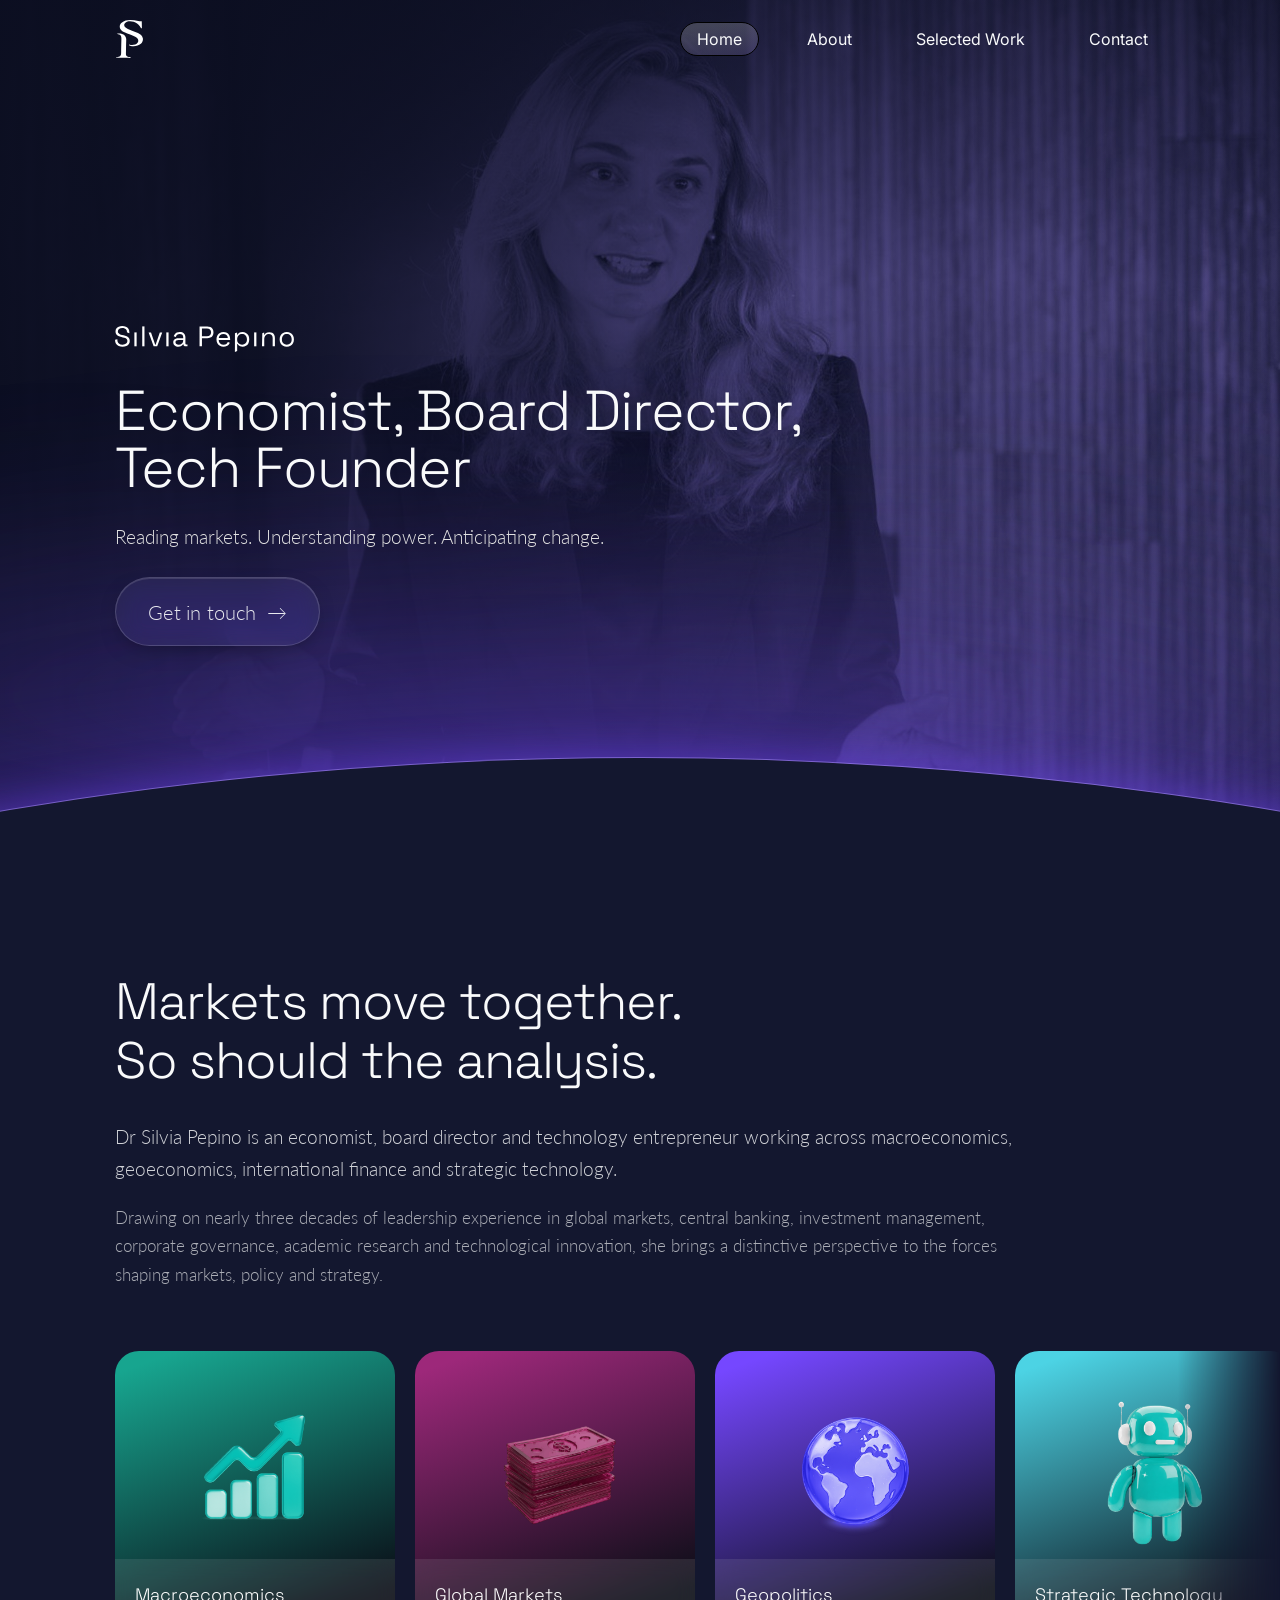
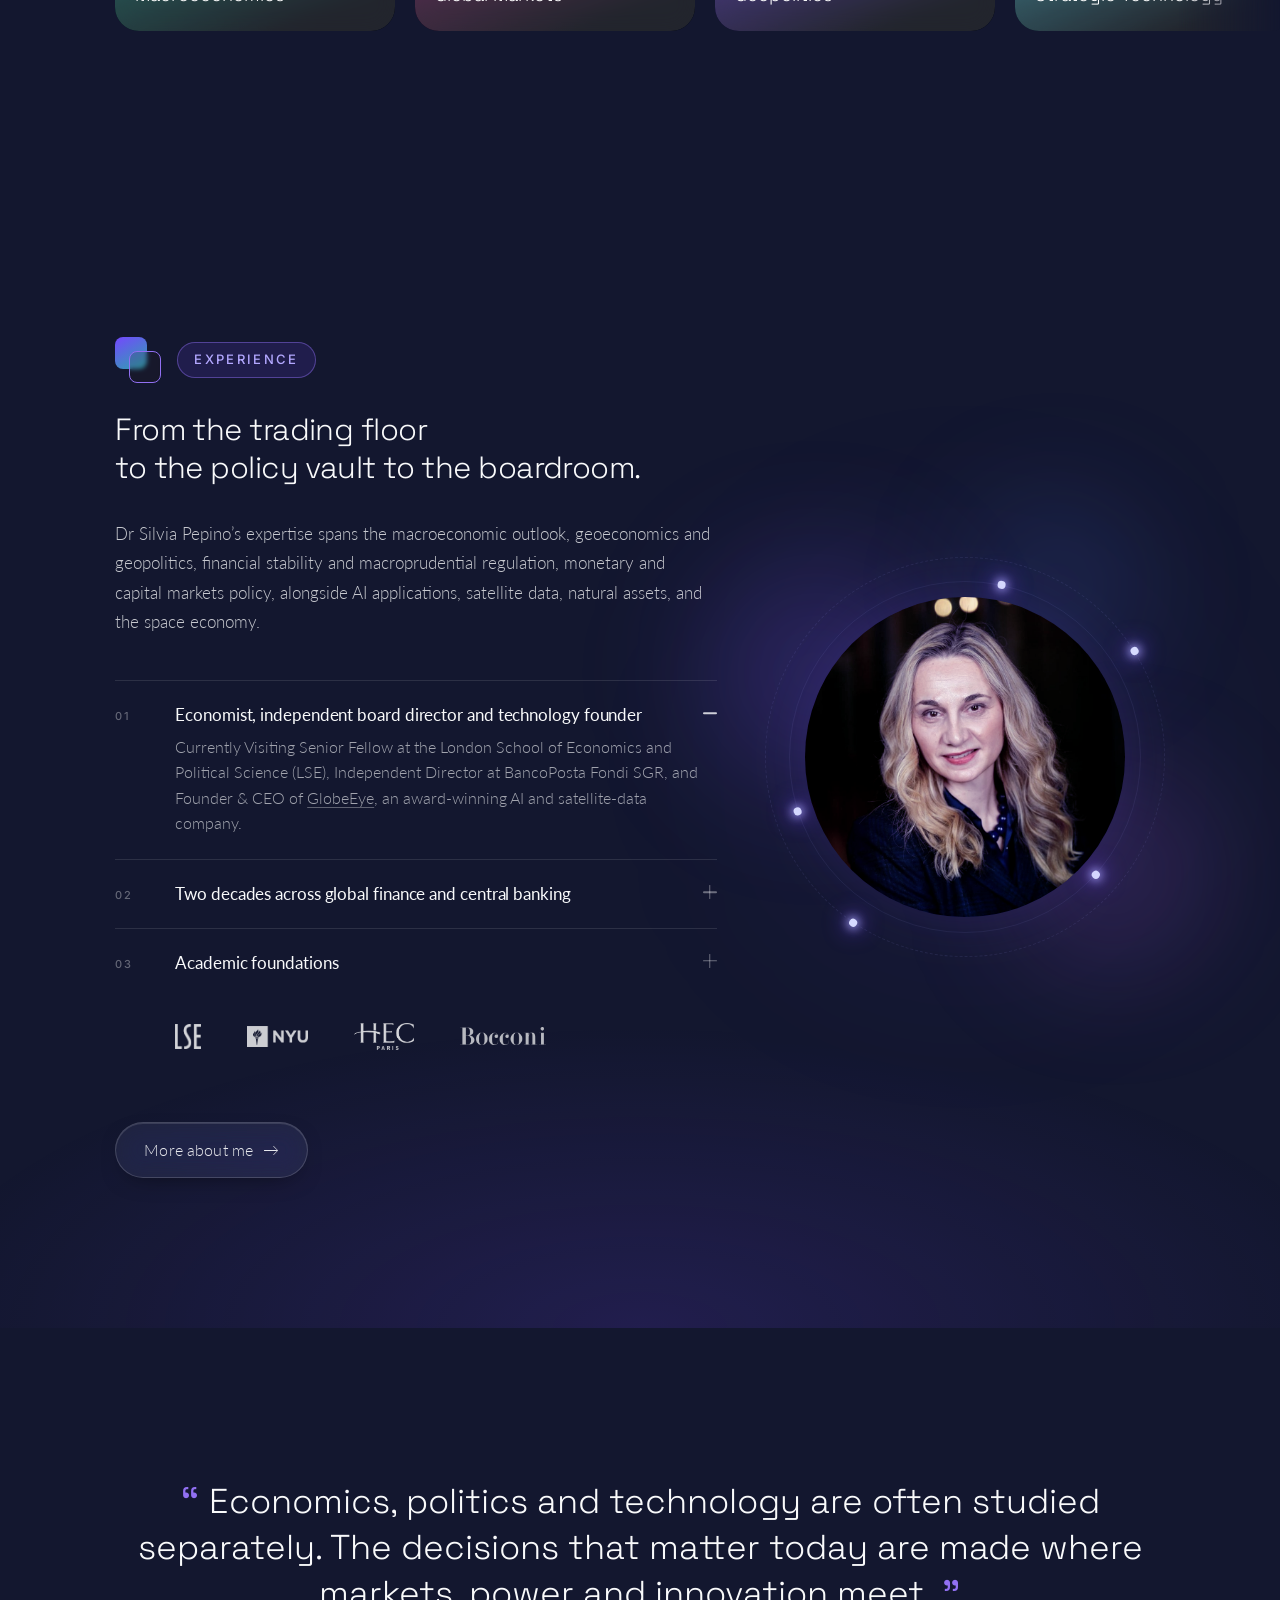
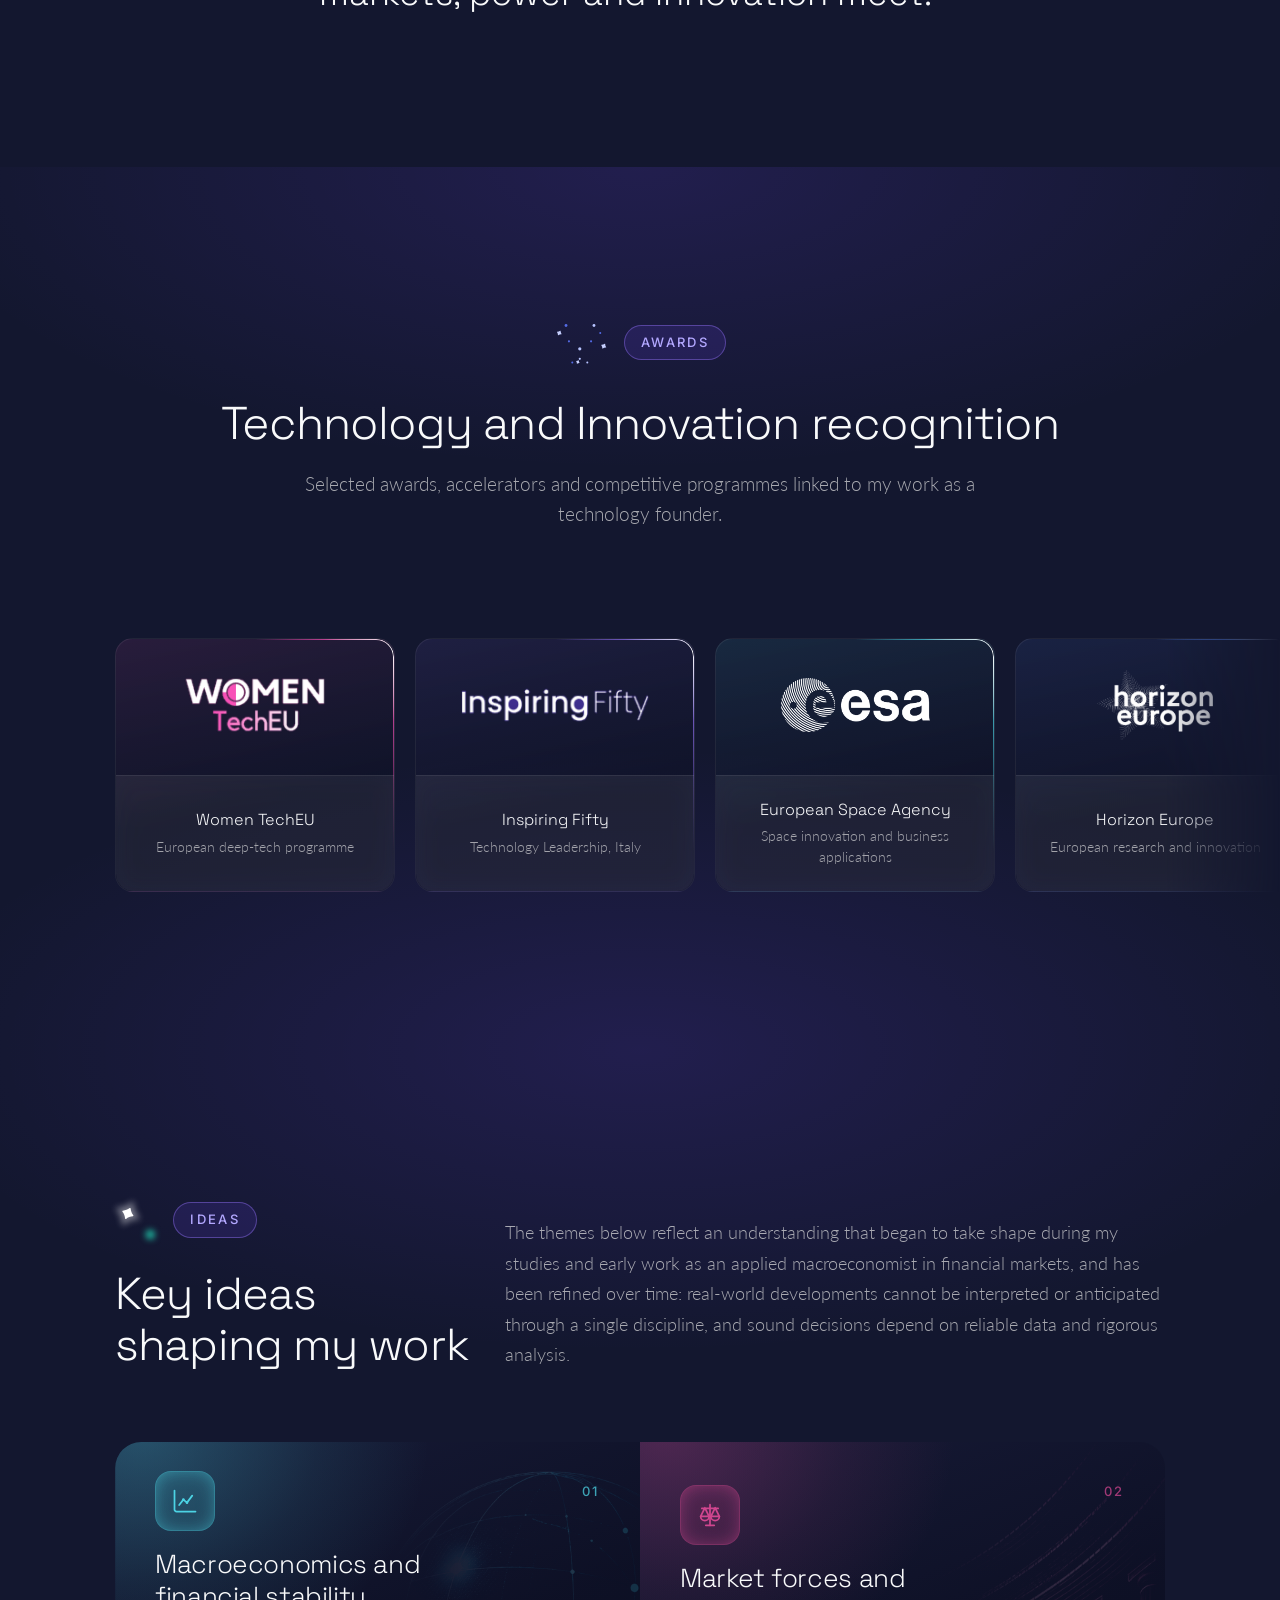
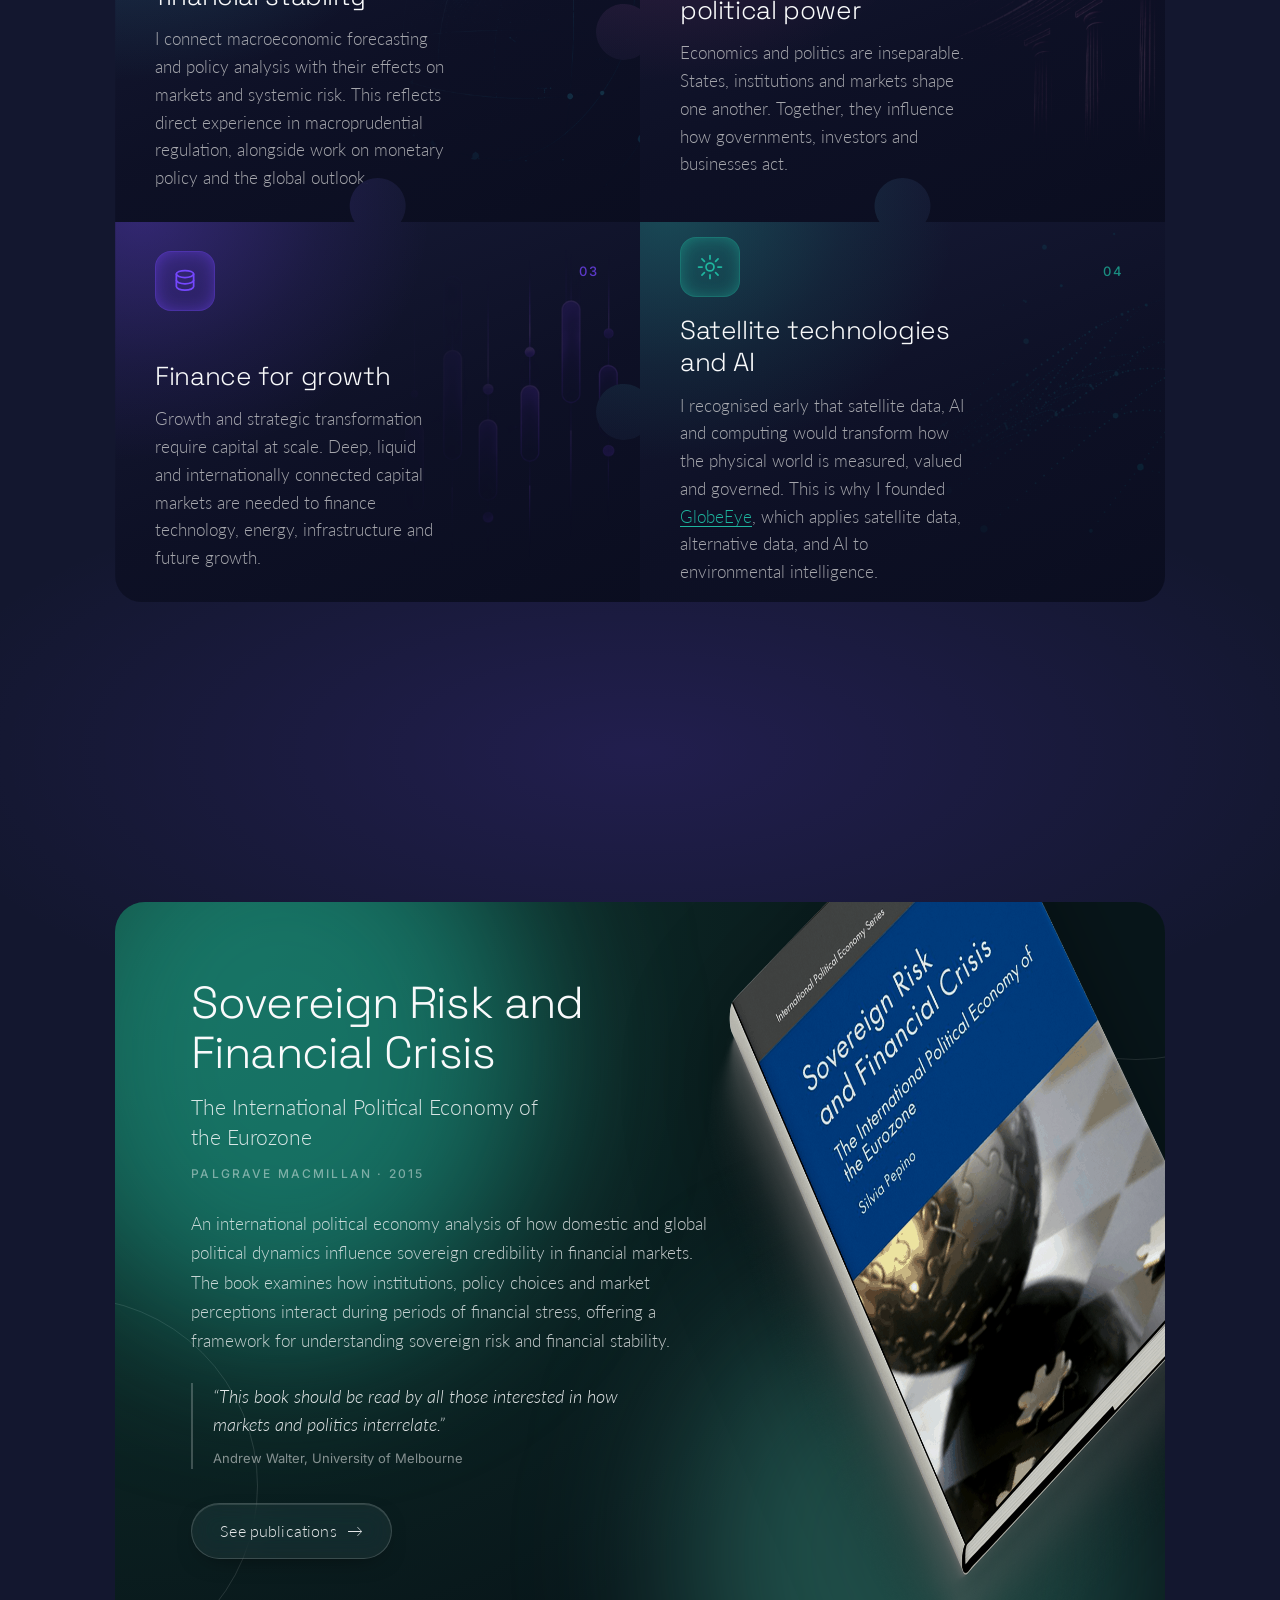
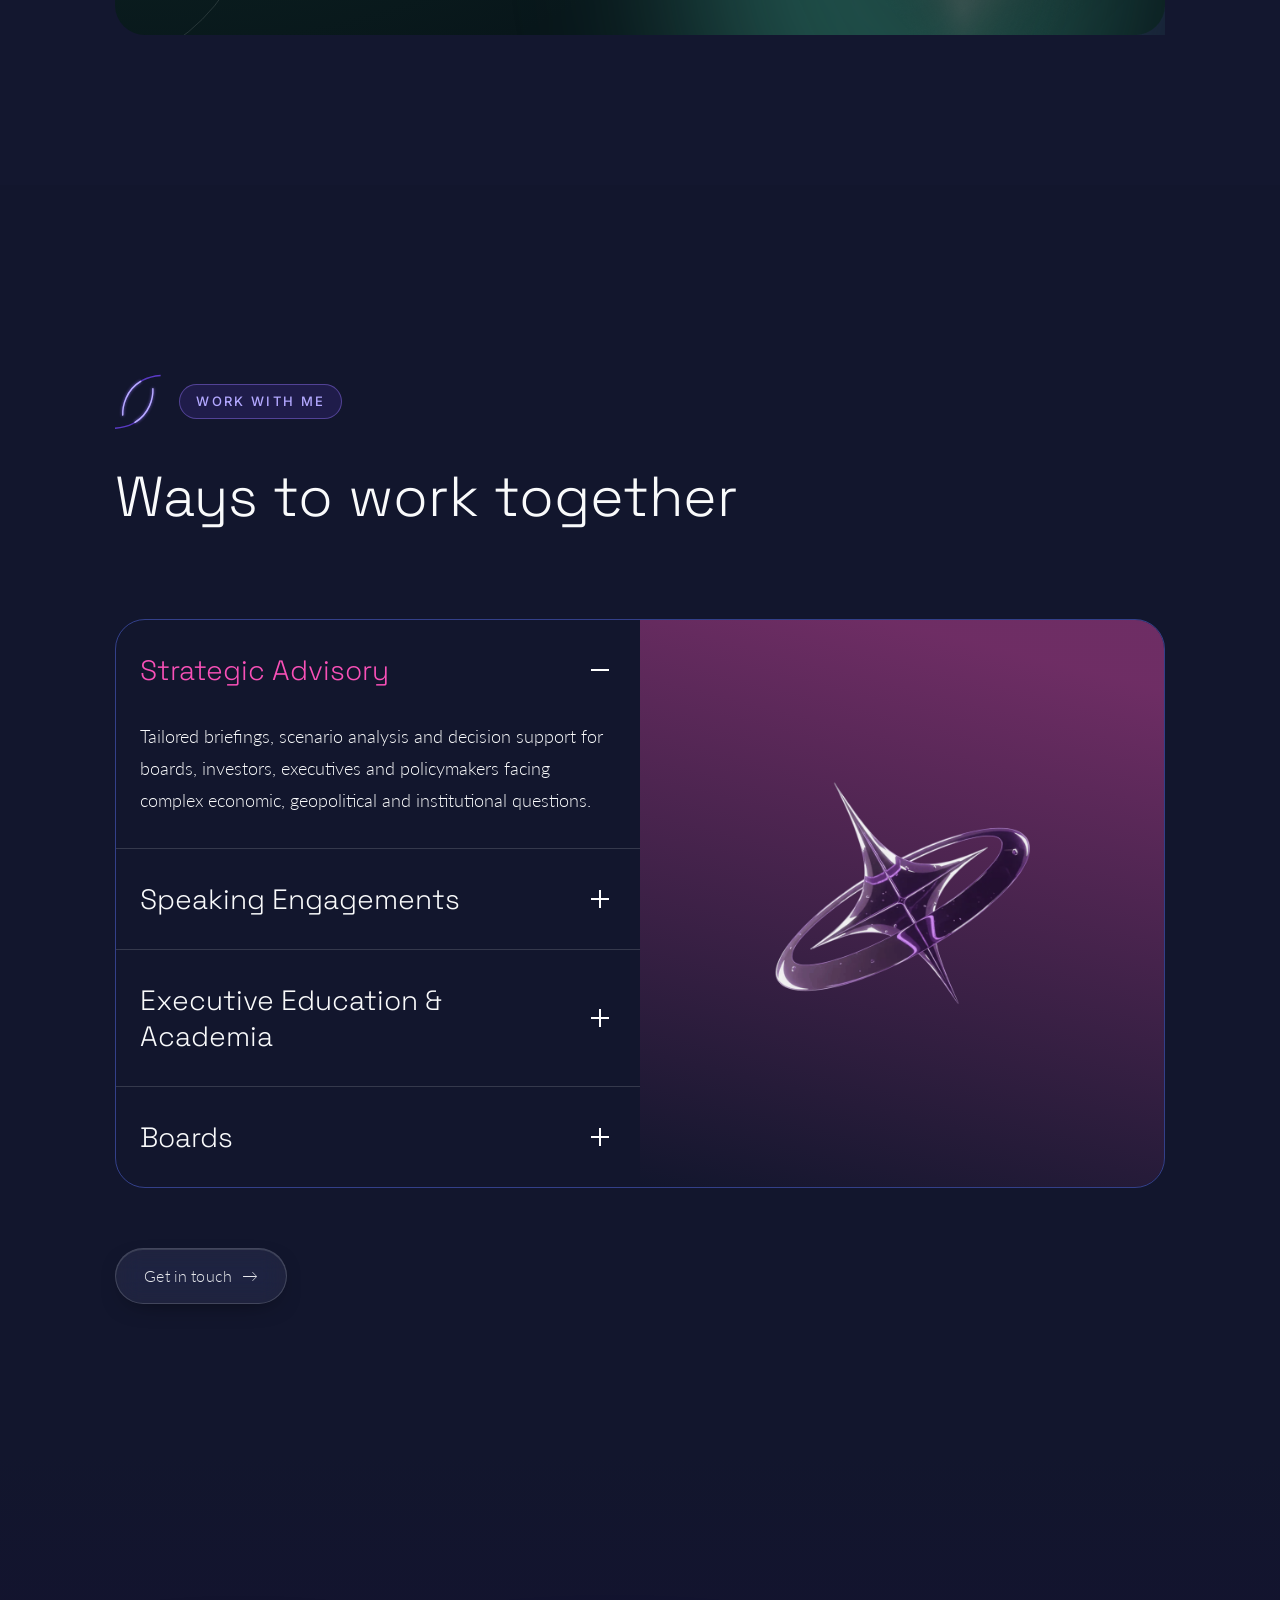
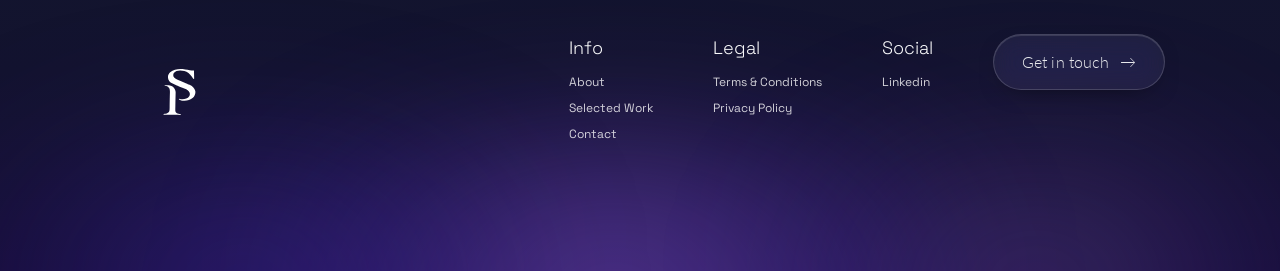
==== commit ebb096a3: "Add files via upload" ====
--- a/index.html
+++ b/index.html
@@ -34,7 +34,7 @@
 <link rel="preconnect" href="https://fonts.googleapis.com" />
 <link rel="preconnect" href="https://fonts.gstatic.com" crossorigin />
 <link href="https://fonts.googleapis.com/css2?family=Space+Grotesk:wght@300;400;500;600&family=Lato:ital,wght@0,300;0,400;0,700;1,400&family=Inter:wght@400;500&display=swap" rel="stylesheet" />
-<link rel="stylesheet" href="css/styles.css" />
+<link rel="stylesheet" href="/css/styles.css" />
 <!-- Structured data: tells Google who she is, what she works on
      and how the pages relate. Test with the Rich Results Test. -->
 <script type="application/ld+json">
@@ -144,14 +144,14 @@
 
 <header class="nav">
   <div class="nav__inner">
-    <a href="#top" class="nav__logo">
-      <img fetchpriority="high" width="129" height="186" src="assets/logos/monogram.svg" alt="Silvia Pepino" />
+    <a href="/" class="nav__logo">
+      <img fetchpriority="high" width="129" height="186" src="/assets/logos/monogram.svg" alt="Silvia Pepino" />
     </a>
     <nav class="nav__links" id="navLinks">
-      <a href="#top" class="active">Home</a>
-      <a href="about.html">About</a>
-      <a href="publications.html">Selected Work</a>
-      <a href="contact.html">Contact</a>
+      <a href="/" class="active">Home</a>
+      <a href="/about/">About</a>
+      <a href="/publications/">Selected Work</a>
+      <a href="/contact/">Contact</a>
     </nav>
     <button class="nav__toggle" id="navToggle" aria-label="Toggle menu" aria-expanded="false">
       <span></span><span></span><span></span>
@@ -165,16 +165,16 @@
   <section class="section hero hero--photobg">
     <canvas class="hero__stars star-field" id="heroStars" aria-hidden="true"></canvas>
     <div class="hero__photo" aria-hidden="true">
-      <img fetchpriority="high" width="2000" height="1334" src="assets/images/hero-bg-podium.jpg" alt="" />
+      <img fetchpriority="high" width="2000" height="1334" src="/assets/images/hero-bg-podium.jpg" alt="" />
     </div>
     <span class="hero__aurora" aria-hidden="true"></span>
     <span class="hero__deco" aria-hidden="true"></span>
     <div class="hero__layout">
       <div class="hero__content reveal">
-        <img fetchpriority="high" width="693" height="101" class="hero__wordmark" src="assets/logos/wordmark.svg" alt="Silvia Pepino" />
+        <img fetchpriority="high" width="693" height="101" class="hero__wordmark" src="/assets/logos/wordmark.svg" alt="Silvia Pepino" />
         <h1>Economist, Board Director,<br />Tech Founder</h1>
         <p>Reading markets. Understanding power. Anticipating change.</p>
-        <a href="contact.html" class="btn btn-quiet">Get in touch <span aria-hidden="true">&rarr;</span></a>
+        <a href="/contact/" class="btn btn-quiet">Get in touch <span aria-hidden="true">&rarr;</span></a>
       </div>
     </div>
 
@@ -190,35 +190,35 @@
     <div class="domains__marquee">
       <div class="marquee-track" data-marquee data-speed="34">
         <article class="domain-card" style="--tint: #17a58f;">
-          <img loading="lazy" decoding="async" width="560" height="560" class="domain-card__img" src="assets/images/topic-macro.png" alt="" />
+          <img loading="lazy" decoding="async" width="560" height="560" class="domain-card__img" src="/assets/images/topic-macro.png" alt="" />
           <div class="domain-card__label">Macroeconomics</div>
         </article>
         <article class="domain-card" style="--tint: #9d287a;">
-          <img loading="lazy" decoding="async" width="560" height="560" class="domain-card__img" src="assets/images/topic-finance.png" alt="" />
+          <img loading="lazy" decoding="async" width="560" height="560" class="domain-card__img" src="/assets/images/topic-finance.png" alt="" />
           <div class="domain-card__label">Global Markets</div>
         </article>
         <article class="domain-card" style="--tint: #7547ff;">
-          <img loading="lazy" decoding="async" width="560" height="560" class="domain-card__img" src="assets/images/topic-geo.png" alt="" />
+          <img loading="lazy" decoding="async" width="560" height="560" class="domain-card__img" src="/assets/images/topic-geo.png" alt="" />
           <div class="domain-card__label">Geopolitics</div>
         </article>
         <article class="domain-card" style="--tint: #4cd3e4;">
-          <img loading="lazy" decoding="async" width="560" height="560" class="domain-card__img" src="assets/images/topic-tech.png" alt="" />
+          <img loading="lazy" decoding="async" width="560" height="560" class="domain-card__img" src="/assets/images/topic-tech.png" alt="" />
           <div class="domain-card__label">Strategic Technology</div>
         </article>
         <article class="domain-card" style="--tint: #3b5bdb;">
-          <img loading="lazy" decoding="async" width="560" height="560" class="domain-card__img" src="assets/images/topic-space.png" alt="" />
+          <img loading="lazy" decoding="async" width="560" height="560" class="domain-card__img" src="/assets/images/topic-space.png" alt="" />
           <div class="domain-card__label">Space Economy</div>
         </article>
         <article class="domain-card" style="--tint: #8d77cc;">
-          <img loading="lazy" decoding="async" width="560" height="560" class="domain-card__img" src="assets/images/topic-policy.png" alt="" />
+          <img loading="lazy" decoding="async" width="560" height="560" class="domain-card__img" src="/assets/images/topic-policy.png" alt="" />
           <div class="domain-card__label">Capital Markets &amp; Banking Regulation</div>
         </article>
         <article class="domain-card" style="--tint: #4a7dff;">
-          <img loading="lazy" decoding="async" width="560" height="560" class="domain-card__img" src="assets/images/topic-governance.png" alt="" />
+          <img loading="lazy" decoding="async" width="560" height="560" class="domain-card__img" src="/assets/images/topic-governance.png" alt="" />
           <div class="domain-card__label">Boards</div>
         </article>
         <article class="domain-card" style="--tint: #1eb59e;">
-          <img loading="lazy" decoding="async" width="560" height="560" class="domain-card__img" src="assets/images/topic-sustainability.png" alt="" />
+          <img loading="lazy" decoding="async" width="560" height="560" class="domain-card__img" src="/assets/images/topic-sustainability.png" alt="" />
           <div class="domain-card__label">Sustainability &amp; Climate</div>
         </article>
       </div>
@@ -239,22 +239,22 @@
 
       <div class="graph__row graph__row--domains" id="graphDomains">
         <article class="node-card" style="--accent: #17a58f;">
-          <img loading="lazy" decoding="async" width="560" height="560" class="node-card__img" src="assets/images/topic-macro.png" alt="" />
+          <img loading="lazy" decoding="async" width="560" height="560" class="node-card__img" src="/assets/images/topic-macro.png" alt="" />
           <div class="node-card__label">Macroeconomics</div>
           <span class="node-card__bar"></span>
         </article>
         <article class="node-card" style="--accent: #7547ff;">
-          <img loading="lazy" decoding="async" width="560" height="560" class="node-card__img" src="assets/images/topic-geo.png" alt="" />
+          <img loading="lazy" decoding="async" width="560" height="560" class="node-card__img" src="/assets/images/topic-geo.png" alt="" />
           <div class="node-card__label">Geopolitics</div>
           <span class="node-card__bar"></span>
         </article>
         <article class="node-card" style="--accent: #d0468f;">
-          <img loading="lazy" decoding="async" width="560" height="560" class="node-card__img" src="assets/images/topic-finance.png" alt="" />
+          <img loading="lazy" decoding="async" width="560" height="560" class="node-card__img" src="/assets/images/topic-finance.png" alt="" />
           <div class="node-card__label">Finance</div>
           <span class="node-card__bar"></span>
         </article>
         <article class="node-card" style="--accent: #4cd3e4;">
-          <img loading="lazy" decoding="async" width="560" height="560" class="node-card__img" src="assets/images/topic-tech.png" alt="" />
+          <img loading="lazy" decoding="async" width="560" height="560" class="node-card__img" src="/assets/images/topic-tech.png" alt="" />
           <div class="node-card__label">Technology</div>
           <span class="node-card__bar"></span>
         </article>
@@ -412,20 +412,20 @@
            rather than the same raw height. -->
       <ul class="unis" aria-label="Academic affiliations">
         <li class="uni">
-          <img loading="lazy" decoding="async" width="225" height="222" src="assets/logos/uni-lse.png" alt="London School of Economics" style="--uni-h: 25px" />
+          <img loading="lazy" decoding="async" width="225" height="222" src="/assets/logos/uni-lse.png" alt="London School of Economics" style="--uni-h: 25px" />
         </li>
         <li class="uni">
-          <img loading="lazy" decoding="async" width="640" height="218" src="assets/logos/uni-nyu.png" alt="NYU Stern" style="--uni-h: 21px" />
+          <img loading="lazy" decoding="async" width="640" height="218" src="/assets/logos/uni-nyu.png" alt="NYU Stern" style="--uni-h: 21px" />
         </li>
         <li class="uni">
-          <img loading="lazy" decoding="async" width="353" height="158" src="assets/logos/uni-hec.png" alt="HEC Paris" style="--uni-h: 27px" />
+          <img loading="lazy" decoding="async" width="353" height="158" src="/assets/logos/uni-hec.png" alt="HEC Paris" style="--uni-h: 27px" />
         </li>
         <li class="uni">
-          <img loading="lazy" decoding="async" width="540" height="113" src="assets/logos/uni-bocconi.png" alt="Bocconi University" style="--uni-h: 18px" />
+          <img loading="lazy" decoding="async" width="540" height="113" src="/assets/logos/uni-bocconi.png" alt="Bocconi University" style="--uni-h: 18px" />
         </li>
       </ul>
 
-      <a href="about.html" class="btn btn-quiet">More about me <span aria-hidden="true">&rarr;</span></a>
+      <a href="/about/" class="btn btn-quiet">More about me <span aria-hidden="true">&rarr;</span></a>
     </div>
     <div class="about__visual">
       <div class="orbits">
@@ -447,7 +447,7 @@
           <span class="orbit-light" style="--a: 214deg; --delay: 2.1s"></span>
         </div>
 
-        <img loading="lazy" decoding="async" width="900" height="900" class="orbit-portrait" src="assets/images/silvia-portrait-2.jpg" alt="Portrait of Dr Silvia Pepino" />
+        <img loading="lazy" decoding="async" width="900" height="900" class="orbit-portrait" src="/assets/images/silvia-portrait-2.jpg" alt="Portrait of Dr Silvia Pepino" />
       </div>
     </div>
   </section>
@@ -506,7 +506,7 @@
       <div class="awards__track" id="awardsTrack">
       <article class="award-card" style="--accent: #f850b7; --logo-scale: 0.91;">
         <span class="award-card__mark award-card__mark--logo">
-          <img loading="lazy" decoding="async" width="156" height="62" src="assets/images/logo-womentecheu.png" alt="Women TechEU" />
+          <img loading="lazy" decoding="async" width="156" height="62" src="/assets/images/logo-womentecheu.png" alt="Women TechEU" />
         </span>
         <div class="award-card__body">
           <h3>Women TechEU</h3>
@@ -516,7 +516,7 @@
 
       <article class="award-card" style="--accent: #9170f2; --logo-scale: 1.0;">
         <span class="award-card__mark award-card__mark--logo">
-          <img loading="lazy" decoding="async" width="196" height="37" src="assets/images/logo-inspiring-fifty.png" alt="Inspiring Fifty" />
+          <img loading="lazy" decoding="async" width="196" height="37" src="/assets/images/logo-inspiring-fifty.png" alt="Inspiring Fifty" />
         </span>
         <div class="award-card__body">
           <h3>Inspiring Fifty</h3>
@@ -526,7 +526,7 @@
 
       <article class="award-card" style="--accent: #4cd3e4; --logo-scale: 0.87;">
         <span class="award-card__mark award-card__mark--logo">
-          <img loading="lazy" decoding="async" width="560" height="203" src="assets/images/logo-esa.png" alt="European Space Agency" />
+          <img loading="lazy" decoding="async" width="560" height="203" src="/assets/images/logo-esa.png" alt="European Space Agency" />
         </span>
         <div class="award-card__body">
           <h3>European Space Agency</h3>
@@ -536,7 +536,7 @@
 
       <article class="award-card" style="--accent: #5c8dff; --logo-scale: 1.13;">
         <span class="award-card__mark award-card__mark--logo">
-          <img loading="lazy" decoding="async" width="560" height="338" src="assets/images/logo-horizon-europe.png" alt="Horizon Europe" />
+          <img loading="lazy" decoding="async" width="560" height="338" src="/assets/images/logo-horizon-europe.png" alt="Horizon Europe" />
         </span>
         <div class="award-card__body">
           <h3>Horizon Europe</h3>
@@ -546,7 +546,7 @@
 
       <article class="award-card" style="--accent: #7547ff; --logo-scale: 0.9;">
         <span class="award-card__mark award-card__mark--logo">
-          <img loading="lazy" decoding="async" width="560" height="172" src="assets/images/logo-cassini.png" alt="CASSINI EU" />
+          <img loading="lazy" decoding="async" width="560" height="172" src="/assets/images/logo-cassini.png" alt="CASSINI EU" />
         </span>
         <div class="award-card__body">
           <h3>CASSINI EU</h3>
@@ -556,7 +556,7 @@
 
       <article class="award-card" style="--accent: #1eb59e; --logo-scale: 1.0;">
         <span class="award-card__mark award-card__mark--logo">
-          <img loading="lazy" decoding="async" width="560" height="269" src="assets/images/logo-fit4start.png" alt="FIT 4 START" />
+          <img loading="lazy" decoding="async" width="560" height="269" src="/assets/images/logo-fit4start.png" alt="FIT 4 START" />
         </span>
         <div class="award-card__body">
           <h3>FIT 4 START</h3>
@@ -566,7 +566,7 @@
 
       <article class="award-card" style="--accent: #4fd07a; --logo-scale: 0.91;">
         <span class="award-card__mark award-card__mark--logo">
-          <img loading="lazy" decoding="async" width="560" height="220" src="assets/images/logo-standard-chartered.png" alt="Standard Chartered" />
+          <img loading="lazy" decoding="async" width="560" height="220" src="/assets/images/logo-standard-chartered.png" alt="Standard Chartered" />
         </span>
         <div class="award-card__body">
           <h3>Standard Chartered</h3>
@@ -584,7 +584,7 @@
     <div class="ideas__head reveal">
       <div>
         <div class="section-eyebrow">
-          <img loading="lazy" decoding="async" width="87" height="85" class="eyebrow-glyph" src="assets/icons/halo-glow.svg" alt="" aria-hidden="true" />
+          <img loading="lazy" decoding="async" width="87" height="85" class="eyebrow-glyph" src="/assets/icons/halo-glow.svg" alt="" aria-hidden="true" />
           <span class="tag">Ideas</span>
         </div>
         <h2 class="ideas__title">Key ideas<br />shaping my work</h2>
@@ -595,7 +595,7 @@
     <div class="ideas__grid reveal">
 
       <article class="idea-card" style="--accent: #4cd3e4;">
-        <img width="640" height="565" class="idea-card__art" src="assets/images/idea-01-macro.png" alt="" aria-hidden="true" loading="lazy" />
+        <img width="640" height="565" class="idea-card__art" src="/assets/images/idea-01-macro.png" alt="" aria-hidden="true" loading="lazy" />
         <div class="idea-card__top">
           <span class="idea-card__icon">
             <svg viewBox="0 0 24 24" fill="none" stroke="currentColor" stroke-width="1.5" stroke-linecap="round" stroke-linejoin="round" aria-hidden="true">
@@ -612,7 +612,7 @@
       </article>
 
       <article class="idea-card" style="--accent: #d0468f;">
-        <img width="640" height="511" class="idea-card__art" src="assets/images/idea-02-power.png" alt="" aria-hidden="true" loading="lazy" />
+        <img width="640" height="511" class="idea-card__art" src="/assets/images/idea-02-power.png" alt="" aria-hidden="true" loading="lazy" />
         <div class="idea-card__top">
           <span class="idea-card__icon">
             <svg viewBox="0 0 24 24" fill="none" stroke="currentColor" stroke-width="1.5" stroke-linecap="round" stroke-linejoin="round" aria-hidden="true">
@@ -628,7 +628,7 @@
       </article>
 
       <article class="idea-card" style="--accent: #7547ff;">
-        <img width="640" height="467" class="idea-card__art" src="assets/images/idea-03-finance.png" alt="" aria-hidden="true" loading="lazy" />
+        <img width="640" height="467" class="idea-card__art" src="/assets/images/idea-03-finance.png" alt="" aria-hidden="true" loading="lazy" />
         <div class="idea-card__top">
           <span class="idea-card__icon">
             <svg viewBox="0 0 24 24" fill="none" stroke="currentColor" stroke-width="1.5" stroke-linecap="round" stroke-linejoin="round" aria-hidden="true">
@@ -644,7 +644,7 @@
       </article>
 
       <article class="idea-card" style="--accent: #1eb59e;">
-        <img width="640" height="512" class="idea-card__art" src="assets/images/idea-04-satellite.png" alt="" aria-hidden="true" loading="lazy" />
+        <img width="640" height="512" class="idea-card__art" src="/assets/images/idea-04-satellite.png" alt="" aria-hidden="true" loading="lazy" />
         <div class="idea-card__top">
           <span class="idea-card__icon">
             <svg viewBox="0 0 24 24" fill="none" stroke="currentColor" stroke-width="1.5" stroke-linecap="round" stroke-linejoin="round" aria-hidden="true">
@@ -675,9 +675,9 @@
           <blockquote>&ldquo;This book should be read by all those interested in how markets and politics interrelate.&rdquo;</blockquote>
           <figcaption>Andrew Walter, University of Melbourne</figcaption>
         </figure>
-        <a href="publications.html" class="btn btn-quiet">See publications <span aria-hidden="true">&rarr;</span></a>
-      </div>
-      <img loading="lazy" decoding="async" width="1000" height="979" class="book__cover" src="assets/images/book-mockup.png" alt="Sovereign Risk and Financial Crisis — book cover" />
+        <a href="/publications/" class="btn btn-quiet">See publications <span aria-hidden="true">&rarr;</span></a>
+      </div>
+      <img loading="lazy" decoding="async" width="1000" height="979" class="book__cover" src="/assets/images/book-mockup.png" alt="Sovereign Risk and Financial Crisis — book cover" />
     </div>
   </section>
 
@@ -712,7 +712,7 @@
           <div class="work__item-body">
             <p>Tailored briefings, scenario analysis and decision support for boards, investors, executives and policymakers facing complex economic, geopolitical and institutional questions.</p>
             <div class="work__item-visual" aria-hidden="true">
-              <img width="760" height="760" src="assets/images/work-star-graphic.png" alt="" loading="lazy" />
+              <img width="760" height="760" src="/assets/images/work-star-graphic.png" alt="" loading="lazy" />
             </div>
           </div>
         </div>
@@ -724,7 +724,7 @@
           <div class="work__item-body">
             <p>Keynotes, board briefings, investor presentations and moderated conversations for corporate, institutional and conference audiences.</p>
             <div class="work__item-visual" aria-hidden="true">
-              <img width="760" height="738" src="assets/images/work-speaking.png" alt="" loading="lazy" />
+              <img width="760" height="738" src="/assets/images/work-speaking.png" alt="" loading="lazy" />
             </div>
           </div>
         </div>
@@ -736,7 +736,7 @@
           <div class="work__item-body">
             <p>Design of tailored masterclasses and executive-learning formats for senior audiences, alongside research projects, academic collaboration, seminars and interdisciplinary initiatives.</p>
             <div class="work__item-visual" aria-hidden="true">
-              <img width="760" height="674" src="assets/images/work-education.png" alt="" loading="lazy" />
+              <img width="760" height="674" src="/assets/images/work-education.png" alt="" loading="lazy" />
             </div>
           </div>
         </div>
@@ -748,16 +748,16 @@
           <div class="work__item-body">
             <p>Selected board and governance mandates, bringing independent judgement, international perspective and rigorous analytical and systemic thinking.</p>
             <div class="work__item-visual" aria-hidden="true">
-              <img width="434" height="760" src="assets/images/work-governance.png" alt="" loading="lazy" />
+              <img width="434" height="760" src="/assets/images/work-governance.png" alt="" loading="lazy" />
             </div>
           </div>
         </div>
       </div>
       <div class="work__visual">
-        <img loading="lazy" decoding="async" width="760" height="760" src="assets/images/work-star-graphic.png" alt="" />
-      </div>
-    </div>
-    <a href="contact.html" class="btn btn-quiet">Get in touch <span aria-hidden="true">&rarr;</span></a>
+        <img loading="lazy" decoding="async" width="760" height="760" src="/assets/images/work-star-graphic.png" alt="" />
+      </div>
+    </div>
+    <a href="/contact/" class="btn btn-quiet">Get in touch <span aria-hidden="true">&rarr;</span></a>
   </section>
 
   <!-- Footer -->
@@ -765,31 +765,31 @@
     <span class="footer__glow footer__glow--1" aria-hidden="true"></span>
     <span class="footer__glow footer__glow--2" aria-hidden="true"></span>
     <span class="footer__glow footer__glow--3" aria-hidden="true"></span>
-    <a href="#top" class="footer__logo">
-      <img fetchpriority="high" width="129" height="186" src="assets/logos/monogram.svg" alt="Silvia Pepino" />
+    <a href="/" class="footer__logo">
+      <img fetchpriority="high" width="129" height="186" src="/assets/logos/monogram.svg" alt="Silvia Pepino" />
     </a>
     <div class="footer__links">
       <div class="footer__col">
         <h4>Info</h4>
-        <a href="about.html">About</a>
-        <a href="publications.html">Selected Work</a>
-        <a href="contact.html">Contact</a>
+        <a href="/about/">About</a>
+        <a href="/publications/">Selected Work</a>
+        <a href="/contact/">Contact</a>
       </div>
       <div class="footer__col">
         <h4>Legal</h4>
-        <a href="terms.html">Terms &amp; Conditions</a>
-        <a href="privacy.html">Privacy Policy</a>
+        <a href="/terms/">Terms &amp; Conditions</a>
+        <a href="/privacy/">Privacy Policy</a>
       </div>
       <div class="footer__col">
         <h4>Social</h4>
         <a href="https://linkedin.com" target="_blank" rel="noopener">Linkedin</a>
       </div>
-      <a href="contact.html" class="btn btn-quiet">Get in touch <span aria-hidden="true">&rarr;</span></a>
+      <a href="/contact/" class="btn btn-quiet">Get in touch <span aria-hidden="true">&rarr;</span></a>
     </div>
   </footer>
 
 </main>
 
-<script src="js/script.js"></script>
+<script src="/js/script.js"></script>
 </body>
 </html>
